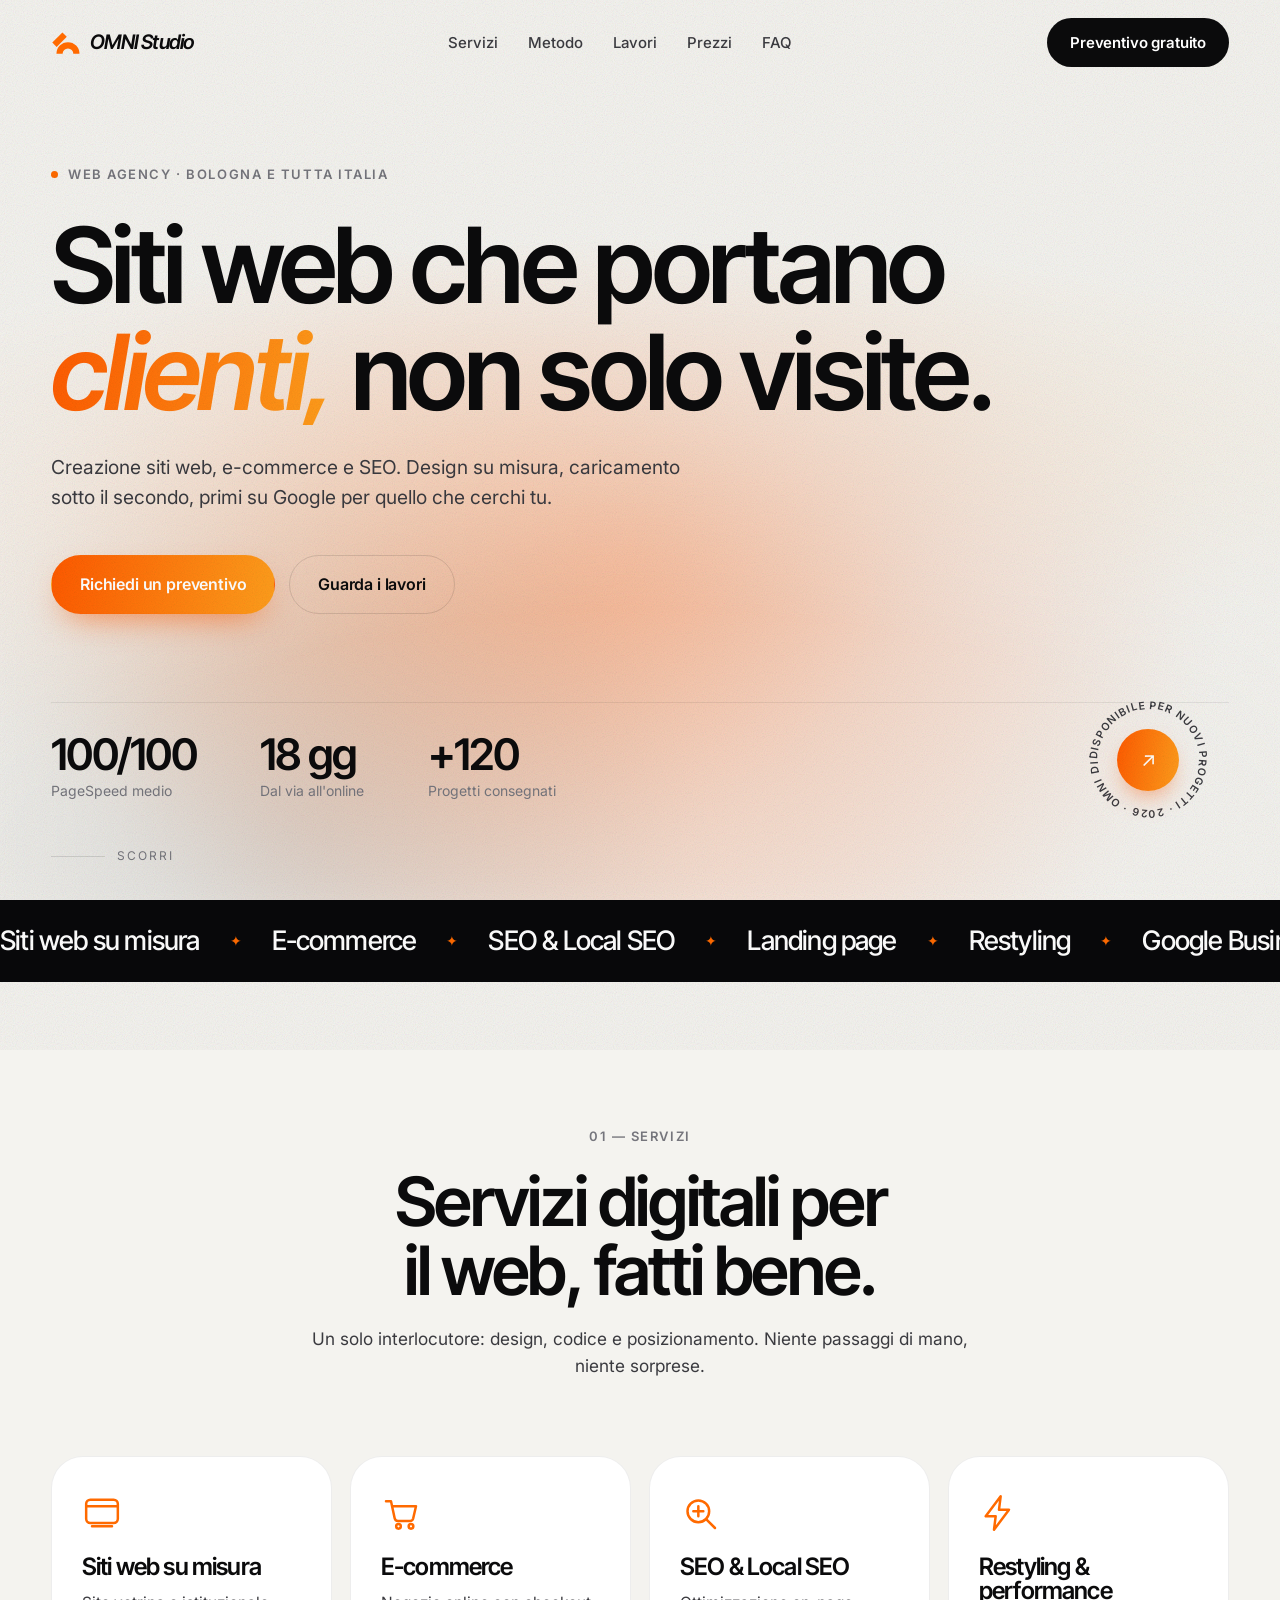
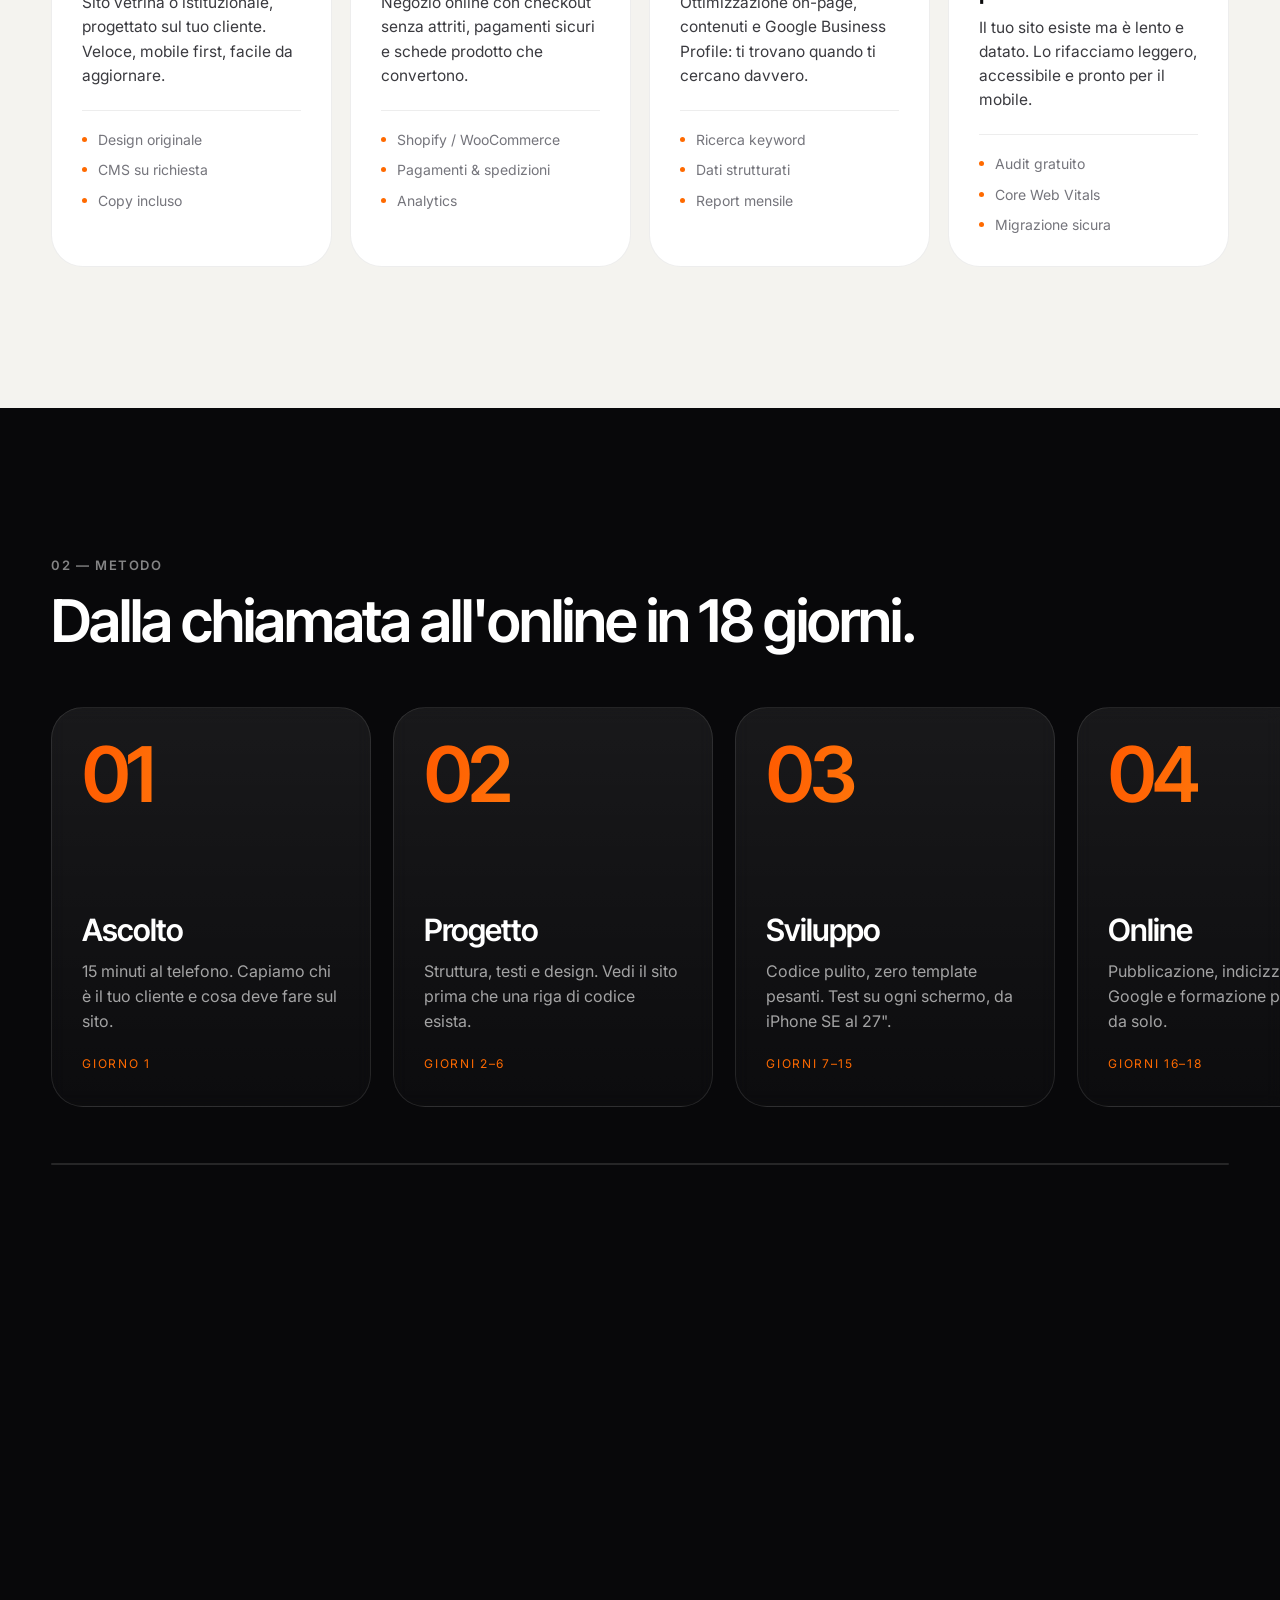
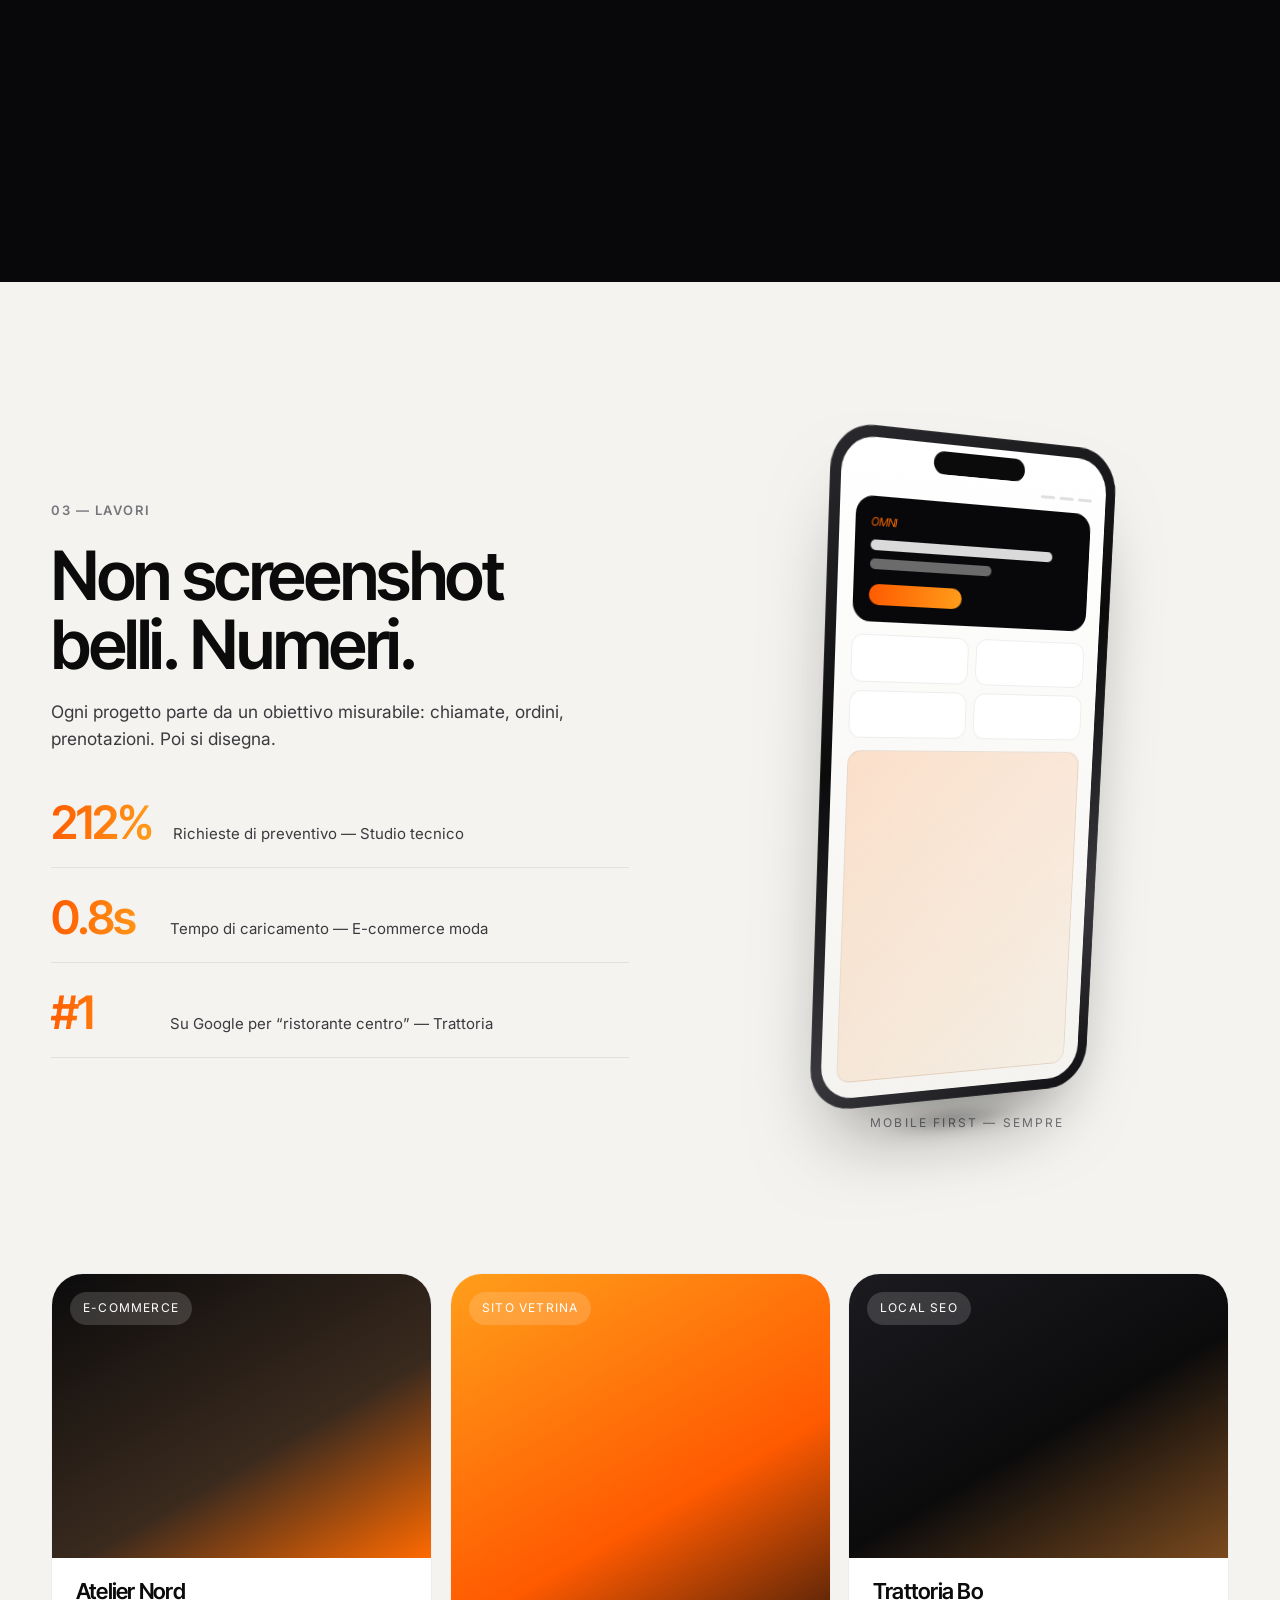
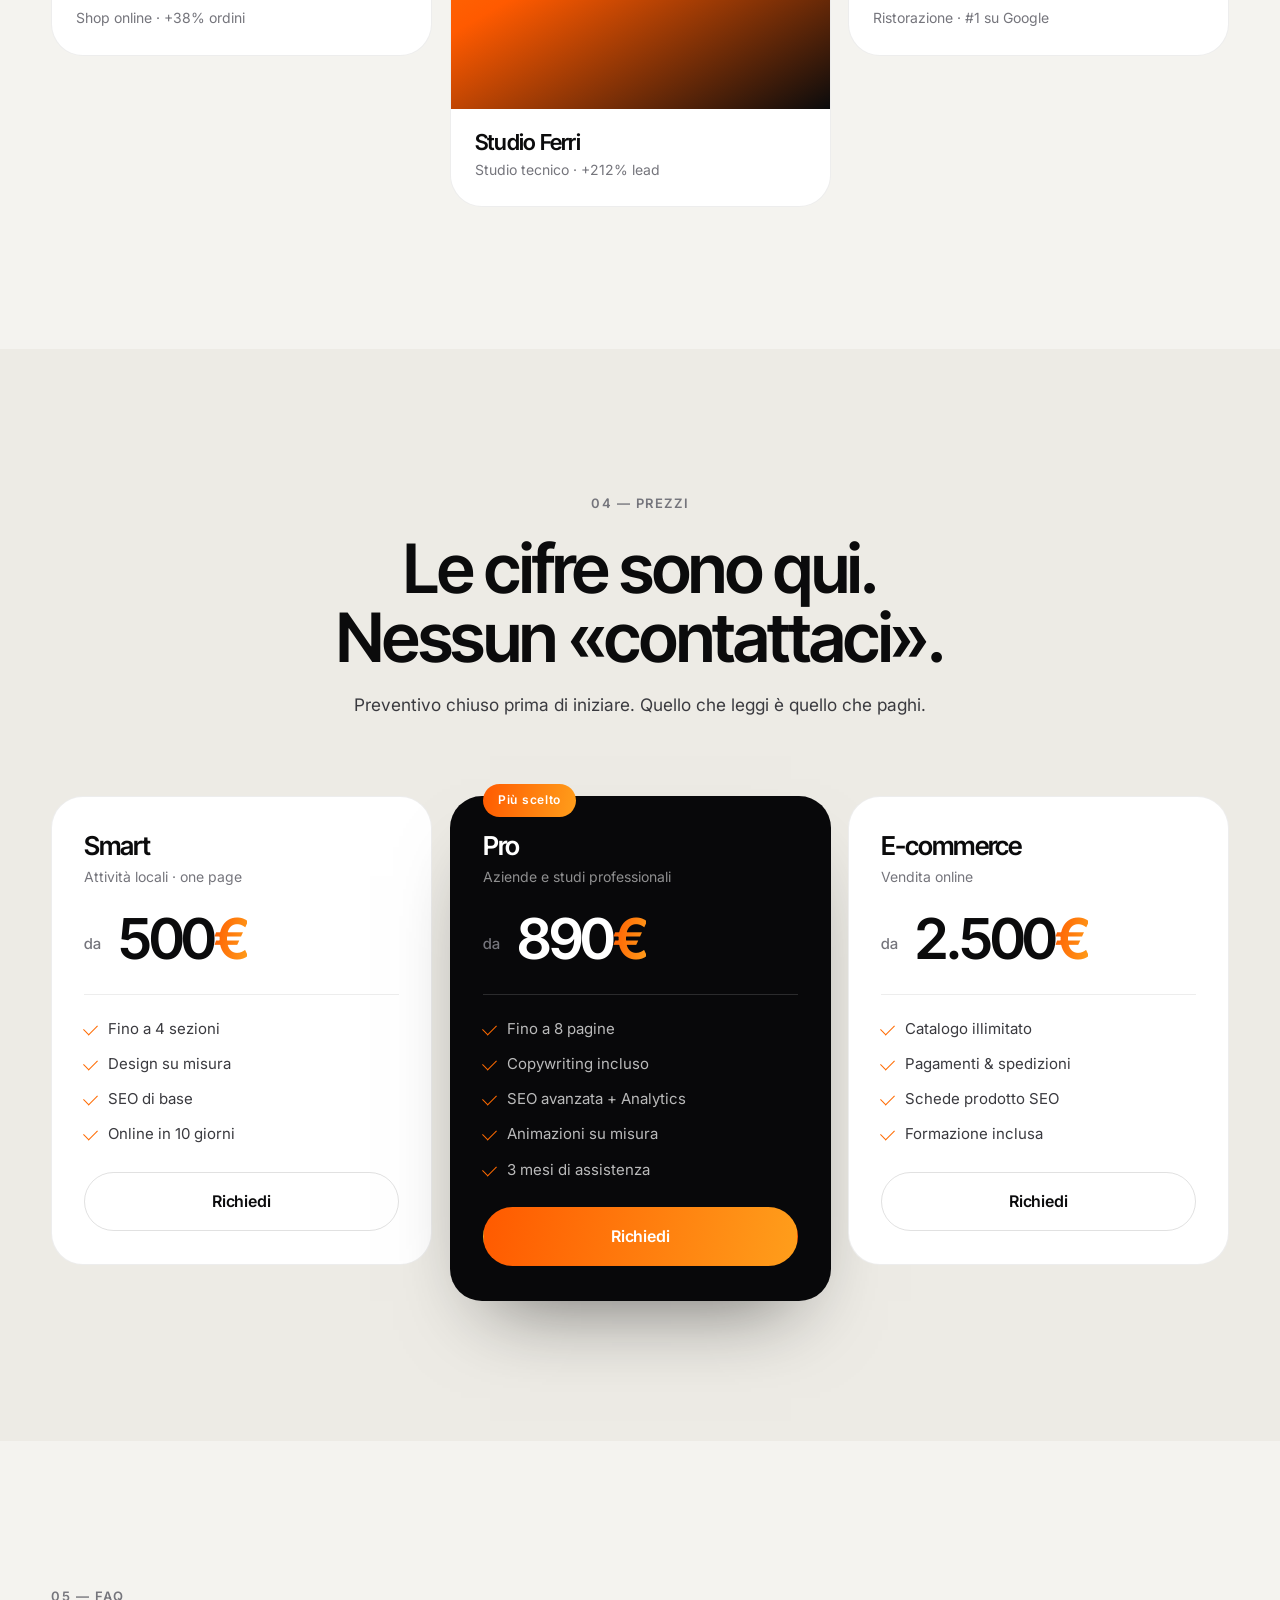
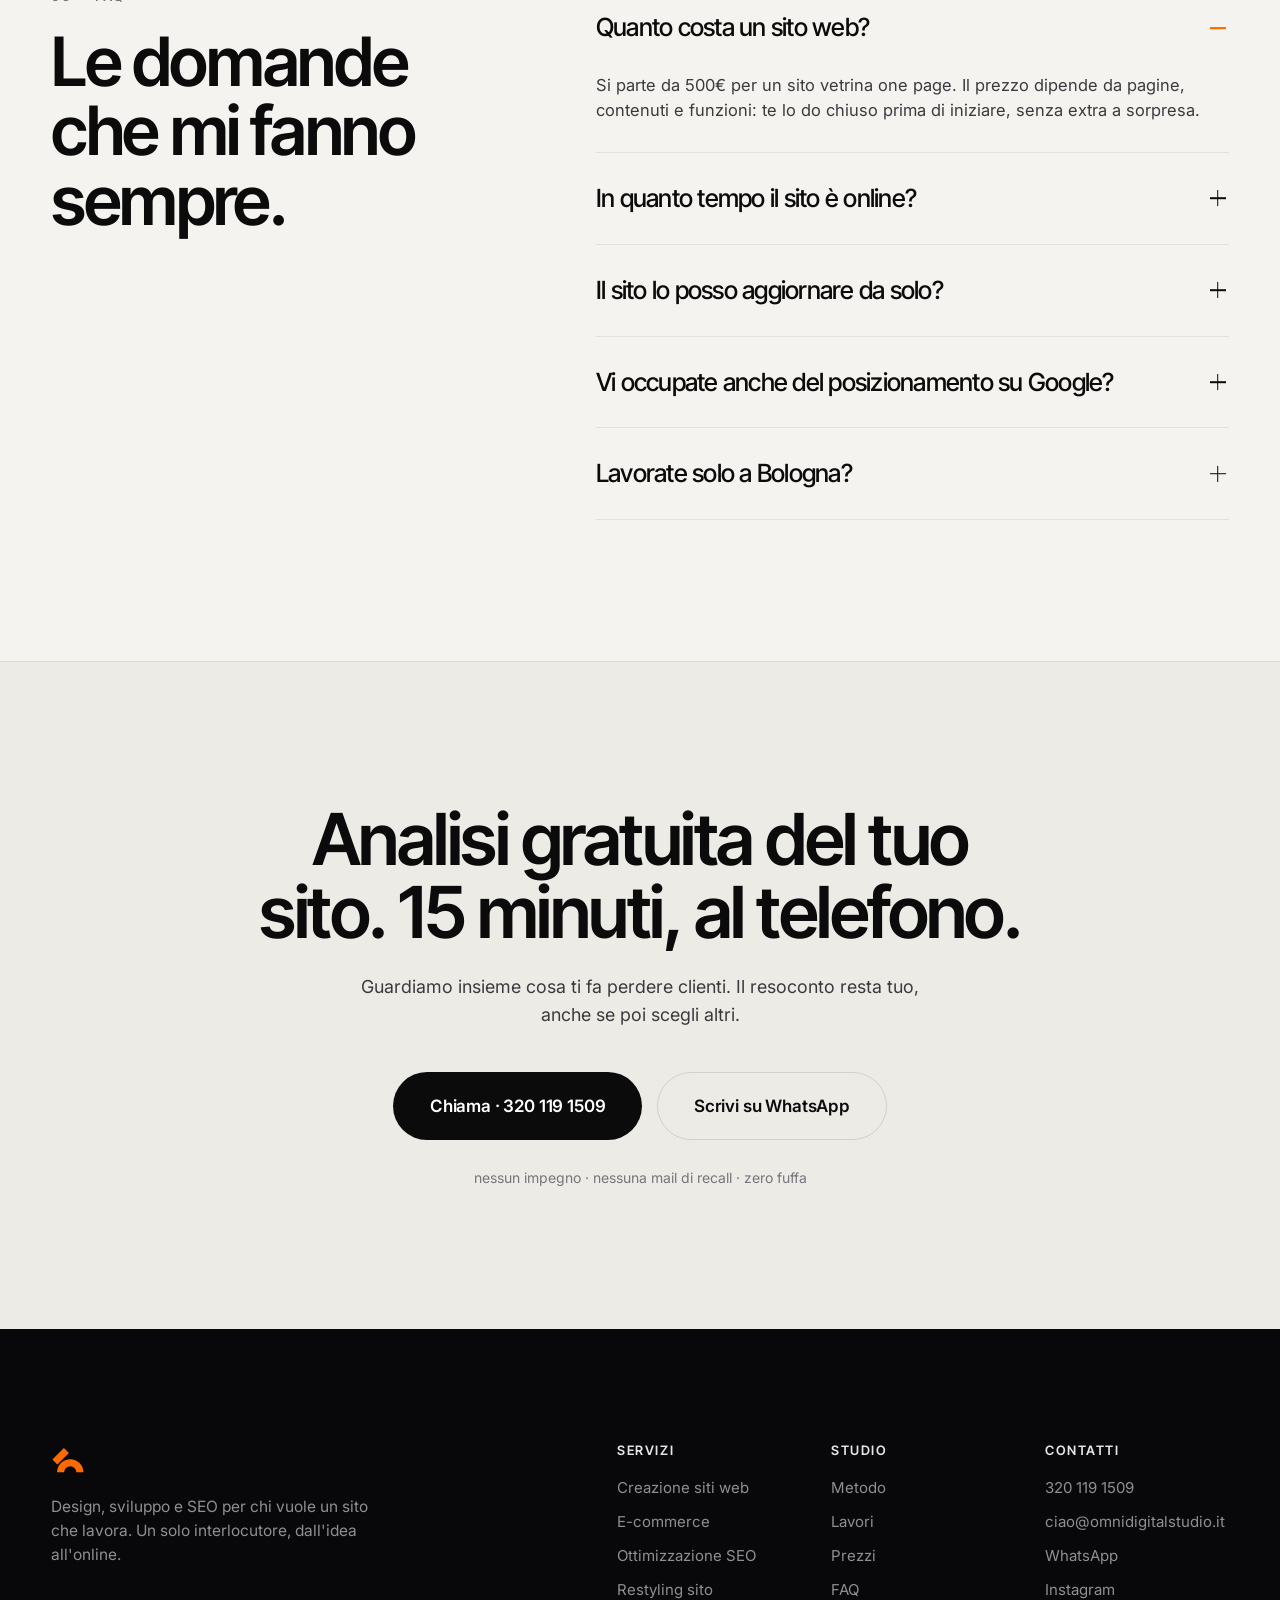
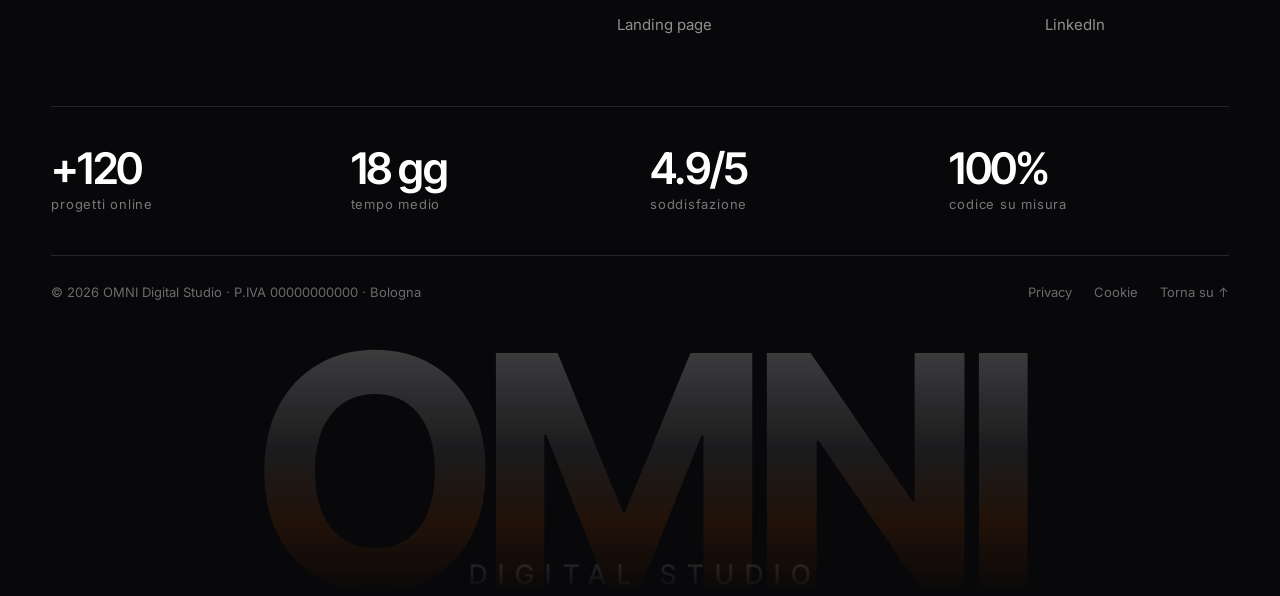
==== index.html @ 982320df "Add files via upload" ====
<!DOCTYPE html>
<html lang="it">
<head>
<meta charset="utf-8">
<meta name="viewport" content="width=device-width, initial-scale=1, viewport-fit=cover">
<meta name="theme-color" content="#F5F4F1" media="(prefers-color-scheme: light)">
<meta name="theme-color" content="#0A0A0B" media="(prefers-color-scheme: dark)">

<title>OMNI Digital Studio · Creazione siti web, e-commerce e SEO</title>
<meta name="description" content="OMNI Digital Studio: creazione siti web professionali, e-commerce e ottimizzazione SEO. Siti veloci, mobile first e pensati per portare clienti. Preventivo gratuito.">
<meta name="keywords" content="creazione siti web, realizzazione siti internet, web agency, sito e-commerce, ottimizzazione SEO, web design, restyling sito, landing page">
<link rel="canonical" href="https://www.omnidigitalstudio.it/">
<meta name="robots" content="noindex, nofollow"><!-- ANTEPRIMA: rimettere "index, follow, max-image-preview:large" quando va online sul dominio vero -->

<meta property="og:type" content="website">
<meta property="og:locale" content="it_IT">
<meta property="og:site_name" content="OMNI Digital Studio">
<meta property="og:title" content="OMNI Digital Studio · Siti web che portano clienti">
<meta property="og:description" content="Creazione siti web, e-commerce e SEO. Design su misura, sviluppo veloce, risultati misurabili.">
<meta property="og:url" content="https://www.omnidigitalstudio.it/">
<meta name="twitter:card" content="summary_large_image">

<link rel="icon" href="assets/img/favicon.svg" type="image/svg+xml">
<link rel="preconnect" href="https://fonts.googleapis.com">
<link rel="preconnect" href="https://fonts.gstatic.com" crossorigin>
<link href="https://fonts.googleapis.com/css2?family=Inter+Tight:ital,wght@0,400;0,500;0,600;0,700;1,600;1,700&family=Inter:wght@400;500;600&display=swap" rel="stylesheet">
<link rel="stylesheet" href="assets/css/style.css">

<script type="application/ld+json">
{
  "@context": "https://schema.org",
  "@type": "ProfessionalService",
  "name": "OMNI Digital Studio",
  "description": "Creazione siti web, e-commerce e ottimizzazione SEO per aziende e attività locali.",
  "url": "https://www.omnidigitalstudio.it/",
  "telephone": "+39 320 119 1509",
  "email": "ciao@omnidigitalstudio.it",
  "priceRange": "€€",
  "areaServed": "IT",
  "address": { "@type": "PostalAddress", "addressLocality": "Bologna", "addressCountry": "IT" },
  "makesOffer": [
    { "@type": "Offer", "itemOffered": { "@type": "Service", "name": "Creazione siti web" } },
    { "@type": "Offer", "itemOffered": { "@type": "Service", "name": "Sviluppo e-commerce" } },
    { "@type": "Offer", "itemOffered": { "@type": "Service", "name": "Ottimizzazione SEO" } },
    { "@type": "Offer", "itemOffered": { "@type": "Service", "name": "Restyling e performance" } }
  ]
}
</script>
</head>
<body>

<!-- ============ PRELOADER ============ -->
<div class="loader" id="loader" aria-hidden="true">
  <div class="loader__inner">
    <svg class="loader__mark" viewBox="0 0 106 96" aria-hidden="true">
      <g fill="none" stroke="#FF6A00" stroke-width="22">
        <path class="ld-arc" d="M30 88 A30 30 0 0 1 90 88"/>
        <path class="ld-bar" d="M12 56 L48 20"/>
      </g>
    </svg>
    <span class="loader__word">OMNI Studio</span>
  </div>
  <div class="loader__bar"><i></i></div>
</div>

<div class="grain" aria-hidden="true"></div>
<div class="scrollbar" id="scrollbar" aria-hidden="true"></div>

<!-- ============ HEADER ============ -->
<header class="header" id="header">
  <a class="brand" href="#top" aria-label="OMNI Digital Studio — home">
    <svg class="brand__mark" viewBox="0 0 106 96" aria-hidden="true">
      <g fill="none" stroke="currentColor" stroke-width="22"><path d="M30 88 A30 30 0 0 1 90 88"/><path d="M12 56 L48 20"/></g>
    </svg>
    <span class="brand__word">OMNI&nbsp;Studio</span>
  </a>

  <nav class="nav" aria-label="Navigazione principale">
    <a href="#servizi" data-link>Servizi</a>
    <a href="#metodo" data-link>Metodo</a>
    <a href="#lavori" data-link>Lavori</a>
    <a href="#prezzi" data-link>Prezzi</a>
    <a href="#faq" data-link>FAQ</a>
  </nav>

  <a href="#contatti" class="btn btn--dark header__cta" data-magnetic>
    <span>Preventivo gratuito</span>
  </a>

  <button class="burger" id="burger" aria-label="Apri il menu" aria-expanded="false" aria-controls="menu">
    <i></i><i></i>
  </button>
</header>

<!-- ============ MOBILE MENU ============ -->
<div class="menu" id="menu" aria-hidden="true">
  <nav class="menu__nav" aria-label="Menu mobile">
    <a href="#servizi" data-link><span>Servizi</span><em>01</em></a>
    <a href="#metodo" data-link><span>Metodo</span><em>02</em></a>
    <a href="#lavori" data-link><span>Lavori</span><em>03</em></a>
    <a href="#prezzi" data-link><span>Prezzi</span><em>04</em></a>
    <a href="#faq" data-link><span>FAQ</span><em>05</em></a>
    <a href="#contatti" data-link><span>Contatti</span><em>06</em></a>
  </nav>
  <div class="menu__foot">
    <a href="tel:+393201191509">320 119 1509</a>
    <a href="mailto:ciao@omnidigitalstudio.it">ciao@omnidigitalstudio.it</a>
  </div>
</div>

<main id="top">

<!-- ============ HERO ============ -->
<section class="hero">
  <canvas class="hero__canvas" id="heroCanvas" aria-hidden="true"></canvas>
  <div class="hero__glow" aria-hidden="true"></div>

  <div class="hero__inner">
    <p class="eyebrow" data-anim="up"><i class="dot"></i> Web agency · Bologna e tutta Italia</p>

    <h1 class="hero__title" data-anim="words">Siti web che portano <em>clienti,</em> non solo visite.</h1>

    <p class="hero__sub" data-anim="up" data-delay="200">Creazione siti web, e-commerce e SEO. Design su misura, caricamento sotto il secondo, primi su Google per quello che cerchi tu.</p>

    <div class="hero__cta" data-anim="up" data-delay="320">
      <a href="#contatti" class="btn btn--accent" data-magnetic><span>Richiedi un preventivo</span></a>
      <a href="#lavori" class="btn btn--ghost" data-magnetic><span>Guarda i lavori</span></a>
    </div>

    <ul class="hero__meta" data-anim="up" data-delay="420">
      <li><strong data-count="100" data-suffix="/100">0</strong><span>PageSpeed medio</span></li>
      <li><strong data-count="18" data-suffix=" gg">0</strong><span>Dal via all'online</span></li>
      <li><strong data-count="120" data-prefix="+">0</strong><span>Progetti consegnati</span></li>
    </ul>
  </div>

  <a class="hero__badge" href="#contatti" data-link aria-label="Disponibile per nuovi progetti">
    <svg viewBox="0 0 200 200" xmlns:xlink="http://www.w3.org/1999/xlink" aria-hidden="true">
      <defs><path id="circlePath" d="M100,100 m-72,0 a72,72 0 1,1 144,0 a72,72 0 1,1 -144,0"/></defs>
      <text><textPath href="#circlePath" xlink:href="#circlePath">DISPONIBILE PER NUOVI PROGETTI · 2026 · OMNI DIGITAL STUDIO · </textPath></text>
    </svg>
    <span class="hero__badge-core" aria-hidden="true">↗</span>
  </a>

  <a class="hero__scroll" href="#servizi" data-link aria-label="Scorri">
    <span class="hero__scroll-line"></span>
    <span>scorri</span>
  </a>
</section>

<!-- ============ TICKER ============ -->
<section class="ticker" aria-hidden="true">
  <div class="ticker__track">
    <div class="ticker__row">
      <span>Siti web su misura</span><i>✦</i><span>E-commerce</span><i>✦</i><span>SEO &amp; Local SEO</span><i>✦</i><span>Landing page</span><i>✦</i><span>Restyling</span><i>✦</i><span>Google Business Profile</span><i>✦</i><span>Identità visiva</span><i>✦</i>
    </div>
    <div class="ticker__row">
      <span>Siti web su misura</span><i>✦</i><span>E-commerce</span><i>✦</i><span>SEO &amp; Local SEO</span><i>✦</i><span>Landing page</span><i>✦</i><span>Restyling</span><i>✦</i><span>Google Business Profile</span><i>✦</i><span>Identità visiva</span><i>✦</i>
    </div>
  </div>
</section>

<!-- ============ SERVIZI ============ -->
<section class="section" id="servizi">
  <div class="wrap">
    <header class="sec-head">
      <p class="sec-tag" data-anim="up">01 — Servizi</p>
      <h2 class="sec-title" data-anim="words">Servizi digitali per il web, fatti bene.</h2>
      <p class="sec-lead" data-anim="up" data-delay="160">Un solo interlocutore: design, codice e posizionamento. Niente passaggi di mano, niente sorprese.</p>
    </header>

    <div class="cards">
      <article class="card" data-anim="up" data-tilt>
        <svg class="card__icon" viewBox="0 0 24 24" aria-hidden="true"><rect x="2.5" y="4" width="19" height="14" rx="2.5"/><path d="M2.5 8h19M6 20h12"/></svg>
        <h3>Siti web su misura</h3>
        <p>Sito vetrina o istituzionale, progettato sul tuo cliente. Veloce, mobile first, facile da aggiornare.</p>
        <ul class="card__list"><li>Design originale</li><li>CMS su richiesta</li><li>Copy incluso</li></ul>
        <span class="card__go" aria-hidden="true">→</span>
      </article>

      <article class="card" data-anim="up" data-delay="90" data-tilt>
        <svg class="card__icon" viewBox="0 0 24 24" aria-hidden="true"><path d="M3 5h3l2.2 10.2a2 2 0 0 0 2 1.6h7.1a2 2 0 0 0 2-1.5L21 8H7"/><circle cx="10.5" cy="20" r="1.4"/><circle cx="18" cy="20" r="1.4"/></svg>
        <h3>E-commerce</h3>
        <p>Negozio online con checkout senza attriti, pagamenti sicuri e schede prodotto che convertono.</p>
        <ul class="card__list"><li>Shopify / WooCommerce</li><li>Pagamenti &amp; spedizioni</li><li>Analytics</li></ul>
        <span class="card__go" aria-hidden="true">→</span>
      </article>

      <article class="card" data-anim="up" data-delay="180" data-tilt>
        <svg class="card__icon" viewBox="0 0 24 24" aria-hidden="true"><circle cx="11" cy="11" r="6.5"/><path d="M15.8 15.8 21 21M8 11h6M11 8v6"/></svg>
        <h3>SEO &amp; Local SEO</h3>
        <p>Ottimizzazione on-page, contenuti e Google Business Profile: ti trovano quando ti cercano davvero.</p>
        <ul class="card__list"><li>Ricerca keyword</li><li>Dati strutturati</li><li>Report mensile</li></ul>
        <span class="card__go" aria-hidden="true">→</span>
      </article>

      <article class="card" data-anim="up" data-delay="270" data-tilt>
        <svg class="card__icon" viewBox="0 0 24 24" aria-hidden="true"><path d="M13 2 4 14h6l-1 8 9-12h-6z"/></svg>
        <h3>Restyling &amp; performance</h3>
        <p>Il tuo sito esiste ma è lento e datato. Lo rifacciamo leggero, accessibile e pronto per il mobile.</p>
        <ul class="card__list"><li>Audit gratuito</li><li>Core Web Vitals</li><li>Migrazione sicura</li></ul>
        <span class="card__go" aria-hidden="true">→</span>
      </article>
    </div>
  </div>
</section>

<!-- ============ METODO (scroll orizzontale) ============ -->
<section class="method" id="metodo">
  <div class="method__sticky">
    <div class="wrap method__head">
      <p class="sec-tag sec-tag--light">02 — Metodo</p>
      <h2 class="sec-title sec-title--light">Dalla chiamata all'online in 18 giorni.</h2>
    </div>
    <div class="method__track" id="methodTrack">
      <article class="step">
        <span class="step__n">01</span>
        <h3>Ascolto</h3>
        <p>15 minuti al telefono. Capiamo chi è il tuo cliente e cosa deve fare sul sito.</p>
        <span class="step__time">Giorno 1</span>
      </article>
      <article class="step">
        <span class="step__n">02</span>
        <h3>Progetto</h3>
        <p>Struttura, testi e design. Vedi il sito prima che una riga di codice esista.</p>
        <span class="step__time">Giorni 2–6</span>
      </article>
      <article class="step">
        <span class="step__n">03</span>
        <h3>Sviluppo</h3>
        <p>Codice pulito, zero template pesanti. Test su ogni schermo, da iPhone SE al 27".</p>
        <span class="step__time">Giorni 7–15</span>
      </article>
      <article class="step">
        <span class="step__n">04</span>
        <h3>Online</h3>
        <p>Pubblicazione, indicizzazione su Google e formazione per gestirlo da solo.</p>
        <span class="step__time">Giorni 16–18</span>
      </article>
      <article class="step step--cta">
        <h3>Pronto a partire?</h3>
        <p>Analisi gratuita del sito che hai oggi.</p>
        <a href="#contatti" class="btn btn--accent" data-magnetic><span>Prenota 15 minuti</span></a>
      </article>
    </div>
    <div class="method__progress" aria-hidden="true"><i id="methodBar"></i></div>
  </div>
</section>

<!-- ============ DEVICE SHOWCASE ============ -->
<section class="show" id="lavori">
  <div class="wrap show__grid">
    <div class="show__text">
      <p class="sec-tag" data-anim="up">03 — Lavori</p>
      <h2 class="sec-title" data-anim="words">Non screenshot belli. Numeri.</h2>
      <p class="sec-lead" data-anim="up" data-delay="140">Ogni progetto parte da un obiettivo misurabile: chiamate, ordini, prenotazioni. Poi si disegna.</p>
      <ul class="show__list">
        <li data-anim="up" data-delay="200"><strong data-count="212" data-suffix="%">0</strong><span>Richieste di preventivo — Studio tecnico</span></li>
        <li data-anim="up" data-delay="280"><strong data-count="0.8" data-decimals="1" data-suffix="s">0</strong><span>Tempo di caricamento — E-commerce moda</span></li>
        <li data-anim="up" data-delay="360"><strong data-count="1" data-prefix="#">0</strong><span>Su Google per “ristorante centro” — Trattoria</span></li>
      </ul>
    </div>

    <div class="show__device" id="deviceStage">
      <div class="phone" id="phone">
        <div class="phone__frame">
          <div class="phone__notch"></div>
          <div class="phone__screen">
            <div class="ui">
              <div class="ui__bar"><i></i><i></i><i></i></div>
              <div class="ui__hero">
                <span class="ui__tag">OMNI</span>
                <span class="ui__h"></span><span class="ui__h ui__h--s"></span>
                <span class="ui__btn"></span>
              </div>
              <div class="ui__grid"><i></i><i></i><i></i><i></i></div>
              <div class="ui__block"></div>
            </div>
          </div>
        </div>
        <div class="phone__shadow" aria-hidden="true"></div>
      </div>
      <p class="show__hint" aria-hidden="true">mobile first — sempre</p>
    </div>
  </div>
</section>

<!-- ============ PROGETTI ============ -->
<section class="works">
  <div class="wrap">
    <div class="works__grid">
      <a class="work" href="#contatti" data-anim="up">
        <div class="work__media work__media--a"><span class="work__tag">E-commerce</span></div>
        <div class="work__meta"><h3>Atelier Nord</h3><span>Shop online · +38% ordini</span></div>
      </a>
      <a class="work work--tall" href="#contatti" data-anim="up" data-delay="120">
        <div class="work__media work__media--b"><span class="work__tag">Sito vetrina</span></div>
        <div class="work__meta"><h3>Studio Ferri</h3><span>Studio tecnico · +212% lead</span></div>
      </a>
      <a class="work" href="#contatti" data-anim="up" data-delay="240">
        <div class="work__media work__media--c"><span class="work__tag">Local SEO</span></div>
        <div class="work__meta"><h3>Trattoria Bo</h3><span>Ristorazione · #1 su Google</span></div>
      </a>
    </div>
  </div>
</section>

<!-- ============ PREZZI ============ -->
<section class="section section--alt" id="prezzi">
  <div class="wrap">
    <header class="sec-head">
      <p class="sec-tag" data-anim="up">04 — Prezzi</p>
      <h2 class="sec-title" data-anim="words">Le cifre sono qui. Nessun «contattaci».</h2>
      <p class="sec-lead" data-anim="up" data-delay="140">Preventivo chiuso prima di iniziare. Quello che leggi è quello che paghi.</p>
    </header>

    <div class="plans">
      <article class="plan" data-anim="up">
        <h3>Smart</h3>
        <p class="plan__for">Attività locali · one page</p>
        <p class="plan__price"><span>da</span> 500<em>€</em></p>
        <ul><li>Fino a 4 sezioni</li><li>Design su misura</li><li>SEO di base</li><li>Online in 10 giorni</li></ul>
        <a href="#contatti" class="btn btn--ghost btn--full"><span>Richiedi</span></a>
      </article>

      <article class="plan plan--hot" data-anim="up" data-delay="110">
        <span class="plan__badge">Più scelto</span>
        <h3>Pro</h3>
        <p class="plan__for">Aziende e studi professionali</p>
        <p class="plan__price"><span>da</span> 890<em>€</em></p>
        <ul><li>Fino a 8 pagine</li><li>Copywriting incluso</li><li>SEO avanzata + Analytics</li><li>Animazioni su misura</li><li>3 mesi di assistenza</li></ul>
        <a href="#contatti" class="btn btn--accent btn--full" data-magnetic><span>Richiedi</span></a>
      </article>

      <article class="plan" data-anim="up" data-delay="220">
        <h3>E-commerce</h3>
        <p class="plan__for">Vendita online</p>
        <p class="plan__price"><span>da</span> 2.500<em>€</em></p>
        <ul><li>Catalogo illimitato</li><li>Pagamenti &amp; spedizioni</li><li>Schede prodotto SEO</li><li>Formazione inclusa</li></ul>
        <a href="#contatti" class="btn btn--ghost btn--full"><span>Richiedi</span></a>
      </article>
    </div>
  </div>
</section>

<!-- ============ FAQ ============ -->
<section class="section" id="faq">
  <div class="wrap faq__wrap">
    <header class="sec-head sec-head--left">
      <p class="sec-tag" data-anim="up">05 — FAQ</p>
      <h2 class="sec-title" data-anim="words">Le domande che mi fanno sempre.</h2>
    </header>

    <div class="faq" id="faqList">
      <details class="qa" open>
        <summary><span>Quanto costa un sito web?</span><i></i></summary>
        <div class="qa__body"><p>Si parte da 500€ per un sito vetrina one page. Il prezzo dipende da pagine, contenuti e funzioni: te lo do chiuso prima di iniziare, senza extra a sorpresa.</p></div>
      </details>
      <details class="qa">
        <summary><span>In quanto tempo il sito è online?</span><i></i></summary>
        <div class="qa__body"><p>In media 18 giorni dal via libera. Con i testi e le foto pronte si scende a 10.</p></div>
      </details>
      <details class="qa">
        <summary><span>Il sito lo posso aggiornare da solo?</span><i></i></summary>
        <div class="qa__body"><p>Sì. Consegno un pannello semplice e mezz'ora di formazione registrata: cambi testi, foto e prezzi senza chiamare nessuno.</p></div>
      </details>
      <details class="qa">
        <summary><span>Vi occupate anche del posizionamento su Google?</span><i></i></summary>
        <div class="qa__body"><p>Ogni sito nasce ottimizzato: struttura, velocità, dati strutturati e Google Business Profile. Per la SEO continuativa c'è un piano mensile dedicato.</p></div>
      </details>
      <details class="qa">
        <summary><span>Lavorate solo a Bologna?</span><i></i></summary>
        <div class="qa__body"><p>No. Lavoriamo in tutta Italia da remoto, con call e materiali condivisi. Di persona su Bologna e provincia.</p></div>
      </details>
    </div>
  </div>
</section>

<!-- ============ CTA ============ -->
<section class="cta" id="contatti">
  <div class="wrap cta__inner">
    <h2 class="cta__title" data-anim="words">Analisi gratuita del tuo sito. 15 minuti, al telefono.</h2>
    <p class="cta__sub" data-anim="up" data-delay="160">Guardiamo insieme cosa ti fa perdere clienti. Il resoconto resta tuo, anche se poi scegli altri.</p>
    <div class="cta__row" data-anim="up" data-delay="280">
      <a href="tel:+393201191509" class="btn btn--dark btn--lg" data-magnetic><span>Chiama · 320 119 1509</span></a>
      <a href="https://wa.me/393201191509" class="btn btn--ghost btn--lg" data-magnetic><span>Scrivi su WhatsApp</span></a>
    </div>
    <p class="cta__note">nessun impegno · nessuna mail di recall · zero fuffa</p>
  </div>
</section>

</main>

<!-- ============ FOOTER ============ -->
<footer class="foot" id="foot">
  <div class="foot__wordmark" aria-hidden="true">
    <span class="foot__omni" id="footOmni">OMNI</span>
    <span class="foot__sub">DIGITAL STUDIO</span>
  </div>

  <div class="wrap foot__inner">
    <div class="foot__top">
      <div class="foot__brand">
        <svg class="brand__mark" viewBox="0 0 106 96" aria-hidden="true"><g fill="none" stroke="#FF6A00" stroke-width="22"><path d="M30 88 A30 30 0 0 1 90 88"/><path d="M12 56 L48 20"/></g></svg>
        <p>Design, sviluppo e SEO per chi vuole un sito che lavora. Un solo interlocutore, dall'idea all'online.</p>
      </div>

      <div class="foot__cols">
        <div>
          <h4>Servizi</h4>
          <ul>
            <li><a href="#servizi">Creazione siti web</a></li>
            <li><a href="#servizi">E-commerce</a></li>
            <li><a href="#servizi">Ottimizzazione SEO</a></li>
            <li><a href="#servizi">Restyling sito</a></li>
            <li><a href="#servizi">Landing page</a></li>
          </ul>
        </div>
        <div>
          <h4>Studio</h4>
          <ul>
            <li><a href="#metodo">Metodo</a></li>
            <li><a href="#lavori">Lavori</a></li>
            <li><a href="#prezzi">Prezzi</a></li>
            <li><a href="#faq">FAQ</a></li>
          </ul>
        </div>
        <div>
          <h4>Contatti</h4>
          <ul>
            <li><a href="tel:+393201191509">320 119 1509</a></li>
            <li><a href="mailto:ciao@omnidigitalstudio.it">ciao@omnidigitalstudio.it</a></li>
            <li><a href="https://wa.me/393201191509">WhatsApp</a></li>
            <li><a href="#">Instagram</a></li>
            <li><a href="#">LinkedIn</a></li>
          </ul>
        </div>
      </div>
    </div>

    <div class="foot__stats">
      <div><strong data-count="120" data-prefix="+">0</strong><span>progetti online</span></div>
      <div><strong data-count="18" data-suffix=" gg">0</strong><span>tempo medio</span></div>
      <div><strong data-count="4.9" data-decimals="1" data-suffix="/5">0</strong><span>soddisfazione</span></div>
      <div><strong data-count="100" data-suffix="%">0</strong><span>codice su misura</span></div>
    </div>

    <div class="foot__bottom">
      <span>© <span id="year">2026</span> OMNI Digital Studio · P.IVA 00000000000 · Bologna</span>
      <span class="foot__links">
        <a href="#">Privacy</a><a href="#">Cookie</a><a href="#top" data-link>Torna su ↑</a>
      </span>
    </div>
  </div>
</footer>

<!-- ============ MOBILE STICKY BAR ============ -->
<div class="mbar" id="mbar" aria-hidden="false">
  <a href="tel:+393201191509" class="mbar__btn mbar__btn--ghost">Chiama</a>
  <a href="#contatti" class="mbar__btn mbar__btn--accent" data-link>Preventivo gratuito</a>
</div>

<script src="assets/js/main.js" defer></script>
</body>
</html>
---- assets/css/style.css ----
/* =========================================================
   OMNI Digital Studio — stylesheet
   1. Token & base      5. Servizi        9.  Prezzi
   2. Loader             6. Metodo         10. FAQ / CTA
   3. Header/menu       7. Showcase       11. Footer
   4. Hero/ticker       8. Lavori         12. Responsive
   ========================================================= */

/* ---------- 1. TOKEN & BASE ---------- */
:root{
  --bg:#F4F3EF;
  --bg-soft:#EDEBE5;
  --ink:#0B0B0C;
  --ink-2:#3A3A3F;
  --muted:#75757C;
  --line:rgba(11,11,12,.12);
  --line-soft:rgba(11,11,12,.07);
  --black:#08080A;
  --orange:#FF6A00;
  --orange-2:#FF9E1B;
  --grad:linear-gradient(100deg,#FF5A00,#FF9E1B);
  --r-s:14px; --r-m:22px; --r-l:32px; --r-xl:44px;
  --pad:clamp(20px,4vw,64px);
  --ease:cubic-bezier(.19,1,.22,1);
  --ease-2:cubic-bezier(.65,.05,.36,1);
}

*,*::before,*::after{box-sizing:border-box}
html{-webkit-text-size-adjust:100%}
body{
  margin:0;background:var(--bg);color:var(--ink);
  font-family:"Inter","Helvetica Neue",Arial,sans-serif;
  font-size:17px;line-height:1.55;
  -webkit-font-smoothing:antialiased;-moz-osx-font-smoothing:grayscale;
  overflow-x:hidden;
}
body.is-locked{overflow:hidden}
h1,h2,h3,h4{font-family:"Inter Tight","Inter",sans-serif;font-weight:600;letter-spacing:-.035em;line-height:1.02;margin:0}
p{margin:0}
ul{margin:0;padding:0;list-style:none}
a{color:inherit;text-decoration:none}
img,svg{display:block;max-width:100%}
::selection{background:var(--orange);color:#fff}
:focus-visible{outline:2px solid var(--orange);outline-offset:3px;border-radius:6px}

.wrap{width:100%;max-width:1320px;margin:0 auto;padding:0 var(--pad)}
.section{padding:clamp(88px,11vw,170px) 0;position:relative}
.section--alt{background:var(--bg-soft)}

.eyebrow,.sec-tag{
  font-size:13px;font-weight:600;letter-spacing:.12em;text-transform:uppercase;color:var(--muted);
  display:inline-flex;align-items:center;gap:10px;margin:0;
}
.sec-tag--light{color:rgba(255,255,255,.5)}
.dot{width:7px;height:7px;border-radius:99px;background:var(--orange);display:block;box-shadow:0 0 0 0 rgba(255,106,0,.55);animation:pulse 2.4s infinite}
@keyframes pulse{0%{box-shadow:0 0 0 0 rgba(255,106,0,.5)}70%{box-shadow:0 0 0 11px rgba(255,106,0,0)}100%{box-shadow:0 0 0 0 rgba(255,106,0,0)}}

.sec-head{max-width:780px;margin:0 auto clamp(48px,6vw,80px);text-align:center}
.sec-head--left{text-align:left;margin-left:0}
.sec-title{font-size:clamp(34px,5.4vw,68px);margin:18px 0 0;text-wrap:balance}
.sec-title--light{color:#fff}
.sec-lead{margin-top:20px;font-size:clamp(16px,1.35vw,19px);color:var(--ink-2);max-width:60ch;margin-inline:auto}
.sec-head--left .sec-lead{margin-inline:0}

/* buttons */
.btn{
  position:relative;display:inline-flex;align-items:center;justify-content:center;gap:9px;
  padding:16px 28px;border-radius:999px;font-weight:600;font-size:16px;letter-spacing:-.01em;
  border:1px solid transparent;overflow:hidden;isolation:isolate;
  transition:transform .5s var(--ease),color .35s ease,border-color .35s ease,background .35s ease;
  will-change:transform;
}
.btn span{position:relative;z-index:2}
.btn::after{
  content:"";position:absolute;inset:0;z-index:1;border-radius:999px;
  transform:translateY(101%);transition:transform .55s var(--ease);
}
.btn--dark{background:var(--ink);color:#fff}
.btn--dark::after{background:var(--grad)}
.btn--dark:hover::after{transform:translateY(0)}
.btn--accent{background:var(--grad);color:#fff;box-shadow:0 14px 34px -14px rgba(255,90,0,.75)}
.btn--accent::after{background:var(--ink)}
.btn--accent:hover::after{transform:translateY(0)}
.btn--ghost{border-color:var(--line);color:var(--ink);background:transparent}
.btn--ghost::after{background:var(--ink)}
.btn--ghost:hover{color:#fff;border-color:var(--ink)}
.btn--ghost:hover::after{transform:translateY(0)}
.btn--lg{padding:20px 36px;font-size:17px}
.btn--full{width:100%;margin-top:26px}

/* reveal states */
[data-anim]{will-change:transform,opacity}
[data-anim="up"]{opacity:0;transform:translateY(26px);transition:opacity .9s ease var(--d,0ms),transform 1.05s var(--ease) var(--d,0ms)}
[data-anim="up"].in{opacity:1;transform:none}
.w{display:inline-block;opacity:0;transform:translateY(.7em) rotate(1.5deg);filter:blur(8px);transition:opacity .75s ease,transform .95s var(--ease),filter .75s ease}
.in .w{opacity:1;transform:none;filter:blur(0)}

/* grain */
.grain{
  position:fixed;inset:-150px;z-index:9;pointer-events:none;opacity:.35;mix-blend-mode:multiply;
  background-image:url("data:image/svg+xml,%3Csvg xmlns='http://www.w3.org/2000/svg' width='160' height='160'%3E%3Cfilter id='n'%3E%3CfeTurbulence type='fractalNoise' baseFrequency='.9' numOctaves='3'/%3E%3C/filter%3E%3Crect width='160' height='160' filter='url(%23n)' opacity='.55'/%3E%3C/svg%3E");
  animation:grainShift 6s steps(6) infinite;
}
@keyframes grainShift{0%{transform:translate(0,0)}20%{transform:translate(-14px,7px)}40%{transform:translate(9px,-12px)}60%{transform:translate(-7px,-9px)}80%{transform:translate(12px,10px)}100%{transform:translate(0,0)}}

/* scroll progress */
.scrollbar{position:fixed;top:0;left:0;height:2px;width:0;background:var(--grad);z-index:120;transition:width .12s linear}

/* ---------- 2. LOADER + CURSOR ---------- */
.loader{
  position:fixed;inset:0;z-index:200;background:var(--black);color:#fff;
  display:flex;flex-direction:column;align-items:center;justify-content:center;gap:34px;
  transition:transform 1s var(--ease),opacity .6s ease .25s;
}
.loader.done{transform:translateY(-101%);opacity:.9;pointer-events:none}
.loader__inner{display:flex;align-items:center;gap:14px}
.loader__mark{width:62px;height:56px;filter:drop-shadow(0 0 22px rgba(255,106,0,.55))}
.ld-arc,.ld-bar{stroke-dasharray:200;stroke-dashoffset:200;animation:draw 1s var(--ease) forwards}
.ld-bar{animation-delay:.22s}
@keyframes draw{to{stroke-dashoffset:0}}
.loader__word{
  font-family:"Inter Tight",sans-serif;font-style:italic;font-weight:600;
  font-size:clamp(30px,5vw,52px);letter-spacing:-.04em;
  opacity:0;transform:translateX(-14px);animation:wordIn .8s var(--ease) .5s forwards;
  text-shadow:0 0 34px rgba(255,255,255,.35);
}
@keyframes wordIn{to{opacity:1;transform:none}}
.loader__bar{width:180px;height:2px;background:rgba(255,255,255,.14);overflow:hidden;border-radius:99px}
.loader__bar i{display:block;height:100%;width:100%;background:var(--grad);transform:scaleX(0);transform-origin:left;animation:load 1.5s var(--ease-2) forwards}
@keyframes load{to{transform:scaleX(1)}}


/* ---------- 3. HEADER / MENU ---------- */
.header{
  position:fixed;top:0;left:0;right:0;z-index:100;
  display:flex;align-items:center;justify-content:space-between;gap:24px;
  padding:18px var(--pad);
  transition:background .45s ease,backdrop-filter .45s ease,border-color .45s ease,padding .45s var(--ease),transform .5s var(--ease);
  border-bottom:1px solid transparent;
}
.header.stuck{background:rgba(244,243,239,.72);backdrop-filter:blur(18px) saturate(1.4);border-bottom-color:var(--line-soft);padding:12px var(--pad)}
.header.hide{transform:translateY(-110%)}
.brand{display:flex;align-items:center;gap:9px;color:var(--ink)}
.brand__mark{width:30px;height:27px;color:var(--orange);transition:transform .6s var(--ease)}
.brand:hover .brand__mark{transform:rotate(-8deg) scale(1.06)}
.brand__word{font-family:"Inter Tight",sans-serif;font-style:italic;font-weight:600;font-size:20px;letter-spacing:-.04em}
.nav{display:flex;align-items:center;gap:30px;font-size:15px;font-weight:500}
.nav a{position:relative;color:var(--ink-2);transition:color .3s}
.nav a::after{content:"";position:absolute;left:0;bottom:-6px;height:1.5px;width:100%;background:var(--orange);transform:scaleX(0);transform-origin:right;transition:transform .45s var(--ease)}
.nav a:hover{color:var(--ink)}
.nav a:hover::after{transform:scaleX(1);transform-origin:left}
.header__cta{padding:12px 22px;font-size:15px}
.burger{display:none;width:46px;height:46px;border:1px solid var(--line);border-radius:99px;background:transparent;cursor:pointer;position:relative}
.burger i{position:absolute;left:13px;width:20px;height:1.6px;background:var(--ink);transition:transform .45s var(--ease),opacity .3s}
.burger i:nth-child(1){top:19px}
.burger i:nth-child(2){top:25px}
.burger.on i:nth-child(1){transform:translateY(3px) rotate(45deg)}
.burger.on i:nth-child(2){transform:translateY(-3px) rotate(-45deg)}

.menu{
  position:fixed;inset:0;z-index:95;background:var(--black);color:#fff;
  display:flex;flex-direction:column;justify-content:center;gap:40px;padding:110px var(--pad) 40px;
  clip-path:circle(0% at calc(100% - 46px) 44px);transition:clip-path .8s var(--ease);
  pointer-events:none;
}
.menu.open{clip-path:circle(150% at calc(100% - 46px) 44px);pointer-events:auto}
.menu__nav{display:flex;flex-direction:column;gap:6px}
.menu__nav a{
  display:flex;align-items:baseline;justify-content:space-between;gap:16px;
  font-family:"Inter Tight",sans-serif;font-size:clamp(34px,10vw,54px);font-weight:600;letter-spacing:-.04em;
  padding:12px 0;border-bottom:1px solid rgba(255,255,255,.1);
  opacity:0;transform:translateY(26px);transition:opacity .6s ease,transform .7s var(--ease),color .3s;
}
.menu.open .menu__nav a{opacity:1;transform:none}
.menu.open .menu__nav a:nth-child(1){transition-delay:.18s}
.menu.open .menu__nav a:nth-child(2){transition-delay:.24s}
.menu.open .menu__nav a:nth-child(3){transition-delay:.30s}
.menu.open .menu__nav a:nth-child(4){transition-delay:.36s}
.menu.open .menu__nav a:nth-child(5){transition-delay:.42s}
.menu.open .menu__nav a:nth-child(6){transition-delay:.48s}
.menu__nav a:hover{color:var(--orange)}
.menu__nav em{font-size:13px;font-style:normal;letter-spacing:.14em;color:rgba(255,255,255,.4)}
.menu__foot{display:flex;flex-direction:column;gap:8px;font-size:17px;color:rgba(255,255,255,.65)}

/* ---------- 4. HERO + TICKER ---------- */
.hero{
  position:relative;min-height:100svh;display:flex;align-items:center;
  padding:150px var(--pad) 90px;overflow:hidden;
}
.hero__canvas{position:absolute;inset:0;width:100%;height:100%;z-index:0}
.hero__glow{
  position:absolute;inset:0;z-index:1;pointer-events:none;
  background:radial-gradient(120% 80% at 50% 100%,rgba(244,243,239,0) 40%,var(--bg) 92%);
}
.hero__inner{position:relative;z-index:2;width:100%;max-width:1320px;margin:0 auto}
.hero__title{
  font-size:clamp(44px,8.2vw,124px);margin:26px 0 0;max-width:15ch;text-wrap:balance;
}
.hero__title em{
  font-style:italic;background:var(--grad);-webkit-background-clip:text;background-clip:text;color:transparent;
}
.hero__sub{margin-top:28px;max-width:54ch;font-size:clamp(17px,1.5vw,21px);color:var(--ink-2)}
.hero__cta{display:flex;flex-wrap:wrap;gap:14px;margin-top:42px}
.hero__meta{display:flex;flex-wrap:wrap;gap:clamp(28px,5vw,72px);margin-top:clamp(54px,7vw,88px);padding-top:30px;border-top:1px solid var(--line-soft)}
.hero__meta li{display:flex;flex-direction:column;gap:3px}
.hero__meta strong{font-family:"Inter Tight",sans-serif;font-size:clamp(30px,3.4vw,46px);font-weight:600;letter-spacing:-.04em;line-height:1}
.hero__meta span{font-size:14px;color:var(--muted)}
.hero__scroll{
  position:absolute;left:var(--pad);bottom:34px;z-index:3;display:flex;align-items:center;gap:12px;
  font-size:12px;letter-spacing:.16em;text-transform:uppercase;color:var(--muted);
}
.hero__scroll-line{display:block;width:54px;height:1px;background:var(--line);position:relative;overflow:hidden}
.hero__scroll-line::after{content:"";position:absolute;inset:0;background:var(--orange);transform:translateX(-100%);animation:slide 2.2s var(--ease-2) infinite}
@keyframes slide{50%{transform:translateX(0)}100%{transform:translateX(100%)}}

.ticker{background:var(--black);color:#fff;padding:20px 0;overflow:hidden;position:relative}
.ticker__track{display:flex;width:max-content;animation:marquee 34s linear infinite}
.ticker:hover .ticker__track{animation-play-state:paused}
.ticker__row{display:flex;align-items:center;gap:30px;padding-right:30px;white-space:nowrap}
.ticker__row span{font-family:"Inter Tight",sans-serif;font-size:clamp(18px,2.1vw,30px);font-weight:500;letter-spacing:-.03em}
.ticker__row i{color:var(--orange);font-style:normal;font-size:14px}
@keyframes marquee{to{transform:translateX(-50%)}}

/* ---------- 5. SERVIZI ---------- */
.cards{display:grid;grid-template-columns:repeat(4,1fr);gap:18px}
.card{
  position:relative;padding:34px 30px 30px;border-radius:var(--r-l);background:#fff;
  border:1px solid var(--line-soft);overflow:hidden;isolation:isolate;
  transition:transform .6s var(--ease),box-shadow .6s var(--ease),color .5s ease;
  transform-style:preserve-3d;
}
.card::before{
  content:"";position:absolute;inset:0;z-index:-1;background:var(--black);
  transform:translateY(100%);transition:transform .7s var(--ease);
}
.card:hover{box-shadow:0 34px 70px -30px rgba(11,11,12,.4);color:#fff}
.card:hover::before{transform:translateY(0)}
.card__icon{width:40px;height:40px;margin:2px 0 22px;stroke:var(--orange);stroke-width:1.5;fill:none;stroke-linecap:round;stroke-linejoin:round;transition:transform .6s var(--ease)}
.card:hover .card__icon{transform:translateY(-4px) scale(1.06)}
.card h3{font-size:24px;margin-bottom:12px}
.card p{font-size:15.5px;color:var(--ink-2);transition:color .4s}
.card:hover p{color:rgba(255,255,255,.72)}
.card__list{margin-top:22px;padding-top:18px;border-top:1px solid var(--line-soft);display:grid;gap:9px;font-size:14px;color:var(--muted);transition:border-color .4s,color .4s}
.card:hover .card__list{border-color:rgba(255,255,255,.14);color:rgba(255,255,255,.6)}
.card__list li{position:relative;padding-left:16px}
.card__list li::before{content:"";position:absolute;left:0;top:8px;width:5px;height:5px;border-radius:99px;background:var(--orange)}
.card__go{position:absolute;right:26px;top:30px;font-size:20px;color:var(--orange);opacity:0;transform:translate(-8px,8px);transition:all .5s var(--ease)}
.card:hover .card__go{opacity:1;transform:none}

/* ---------- 6. METODO ---------- */
.method{background:var(--black);color:#fff;position:relative;height:420vh}
.method__sticky{position:sticky;top:0;height:100svh;display:flex;flex-direction:column;justify-content:center;gap:clamp(30px,5vw,56px);overflow:hidden;padding:80px 0}
.method__head{max-width:1320px}
.method__head .sec-title{font-size:clamp(30px,4.6vw,60px);margin-top:14px}
.method__track{display:flex;gap:22px;padding-left:max(var(--pad),calc((100vw - 1320px)/2 + var(--pad)));will-change:transform}
.step{
  flex:0 0 clamp(280px,25vw,380px);min-height:clamp(300px,34vw,400px);
  padding:32px 30px;border-radius:var(--r-l);
  background:linear-gradient(180deg,rgba(255,255,255,.07),rgba(255,255,255,.02));
  border:1px solid rgba(255,255,255,.1);backdrop-filter:blur(8px);
  display:flex;flex-direction:column;
  transition:border-color .5s,transform .6s var(--ease);
}
.step:hover{border-color:rgba(255,106,0,.55);transform:translateY(-8px)}
.step__n{font-family:"Inter Tight",sans-serif;font-size:clamp(54px,6vw,86px);font-weight:600;letter-spacing:-.05em;line-height:.9;background:var(--grad);-webkit-background-clip:text;background-clip:text;color:transparent}
.step h3{font-size:clamp(24px,2.4vw,32px);margin:auto 0 14px}
.step p{font-size:16px;color:rgba(255,255,255,.62)}
.step__time{margin-top:22px;font-size:12px;letter-spacing:.14em;text-transform:uppercase;color:var(--orange)}
.step--cta{background:var(--grad);border:0;justify-content:flex-end}
.step--cta h3{color:#fff;margin-top:auto}
.step--cta p{color:rgba(255,255,255,.85);margin-bottom:26px}
.step--cta .btn{background:#fff;color:var(--ink);box-shadow:none}
.step--cta .btn::after{background:var(--black)}
.step--cta .btn:hover{color:#fff}
.method__progress{width:min(1320px,calc(100% - var(--pad)*2));margin:0 auto;height:2px;background:rgba(255,255,255,.12);border-radius:99px;overflow:hidden}
.method__progress i{display:block;height:100%;width:0;background:var(--grad)}

/* ---------- 7. SHOWCASE ---------- */
.show{padding:clamp(88px,11vw,160px) 0;overflow:hidden}
.show__grid{display:grid;grid-template-columns:1.05fr .95fr;gap:clamp(40px,6vw,80px);align-items:center}
.show__list{margin-top:46px;display:grid;gap:26px}
.show__list li{display:flex;align-items:baseline;gap:20px;padding-bottom:22px;border-bottom:1px solid var(--line-soft)}
.show__list strong{font-family:"Inter Tight",sans-serif;font-size:clamp(34px,3.6vw,52px);font-weight:600;letter-spacing:-.04em;line-height:1;background:var(--grad);-webkit-background-clip:text;background-clip:text;color:transparent;min-width:3.4ch}
.show__list span{font-size:15px;color:var(--ink-2)}
.show__device{position:relative;display:flex;flex-direction:column;align-items:center;gap:26px;perspective:1400px}
.phone{position:relative;width:clamp(250px,24vw,320px);will-change:transform;transform-style:preserve-3d}
.phone__frame{
  position:relative;aspect-ratio:9/19.5;border-radius:44px;padding:11px;
  background:linear-gradient(150deg,#2a2a2e,#0b0b0c 40%,#38383d 75%,#101014);
  box-shadow:0 50px 90px -40px rgba(11,11,12,.6),0 0 0 1px rgba(255,255,255,.06) inset;
}
.phone__notch{position:absolute;top:18px;left:50%;transform:translateX(-50%);width:32%;height:22px;background:#0b0b0c;border-radius:99px;z-index:3}
.phone__screen{width:100%;height:100%;border-radius:34px;overflow:hidden;background:#fff;position:relative}
.phone__shadow{position:absolute;left:50%;bottom:-40px;transform:translateX(-50%);width:70%;height:36px;background:radial-gradient(50% 50% at 50% 50%,rgba(11,11,12,.34),transparent 72%);filter:blur(6px)}
.ui{padding:40px 16px 16px;display:flex;flex-direction:column;gap:12px;height:100%;background:linear-gradient(180deg,#fff,#F4F3EF)}
.ui__bar{display:flex;gap:5px;justify-content:flex-end}
.ui__bar i{width:16px;height:3px;border-radius:99px;background:var(--line)}
.ui__hero{background:var(--black);border-radius:18px;padding:16px;display:flex;flex-direction:column;gap:8px}
.ui__tag{font-family:"Inter Tight",sans-serif;font-style:italic;font-size:11px;color:var(--orange);letter-spacing:-.02em}
.ui__h{height:10px;width:88%;border-radius:99px;background:rgba(255,255,255,.85)}
.ui__h--s{width:58%;background:rgba(255,255,255,.4)}
.ui__btn{height:20px;width:44%;border-radius:99px;background:var(--grad);margin-top:6px}
.ui__grid{display:grid;grid-template-columns:1fr 1fr;gap:8px}
.ui__grid i{height:46px;border-radius:12px;background:#fff;border:1px solid var(--line-soft)}
.ui__block{flex:1;border-radius:14px;background:linear-gradient(140deg,rgba(255,106,0,.18),rgba(255,158,27,.05));border:1px solid var(--line-soft)}
.show__hint{font-size:12px;letter-spacing:.18em;text-transform:uppercase;color:var(--muted)}

/* ---------- 8. LAVORI ---------- */
.works{padding:0 0 clamp(88px,11vw,160px)}
.works__grid{display:grid;grid-template-columns:repeat(3,1fr);gap:18px;align-items:start}
.work{display:block;border-radius:var(--r-l);overflow:hidden;background:#fff;border:1px solid var(--line-soft);transition:transform .6s var(--ease),box-shadow .6s var(--ease)}
.work:hover{transform:translateY(-10px);box-shadow:0 40px 70px -35px rgba(11,11,12,.45)}
.work__media{position:relative;aspect-ratio:4/3;overflow:hidden;display:flex;align-items:flex-start;padding:18px}
.work--tall .work__media{aspect-ratio:4/4.6}
.work__media::after{content:"";position:absolute;inset:0;background:radial-gradient(70% 60% at 30% 20%,rgba(255,255,255,.35),transparent 70%);opacity:0;transition:opacity .6s}
.work:hover .work__media::after{opacity:1}
.work__media--a{background:linear-gradient(150deg,#0B0B0C,#3a2a1e 60%,#FF6A00)}
.work__media--b{background:linear-gradient(150deg,#FF9E1B,#FF5A00 55%,#0B0B0C)}
.work__media--c{background:linear-gradient(150deg,#1b1b20,#0B0B0C 55%,#7a4a1e)}
.work__tag{position:relative;z-index:2;font-size:12px;letter-spacing:.1em;text-transform:uppercase;color:#fff;background:rgba(255,255,255,.16);backdrop-filter:blur(6px);padding:7px 13px;border-radius:99px}
.work__meta{padding:22px 24px 26px;display:flex;flex-direction:column;gap:5px}
.work__meta h3{font-size:22px}
.work__meta span{font-size:14px;color:var(--muted)}

/* ---------- 9. PREZZI ---------- */
.plans{display:grid;grid-template-columns:repeat(3,1fr);gap:18px;align-items:start}
.plan{position:relative;padding:36px 32px 34px;border-radius:var(--r-l);background:#fff;border:1px solid var(--line-soft);transition:transform .6s var(--ease),box-shadow .6s var(--ease)}
.plan:hover{transform:translateY(-8px);box-shadow:0 34px 60px -32px rgba(11,11,12,.34)}
.plan--hot{background:var(--black);color:#fff;border-color:transparent;box-shadow:0 40px 80px -40px rgba(11,11,12,.6)}
.plan__badge{position:absolute;top:-13px;left:32px;background:var(--grad);color:#fff;font-size:12px;font-weight:600;letter-spacing:.06em;padding:7px 15px;border-radius:99px}
.plan h3{font-size:26px}
.plan__for{font-size:14px;color:var(--muted);margin-top:6px}
.plan--hot .plan__for{color:rgba(255,255,255,.55)}
.plan__price{font-family:"Inter Tight",sans-serif;font-size:clamp(40px,4.4vw,58px);font-weight:600;letter-spacing:-.045em;margin:24px 0 0;line-height:1}
.plan__price span{font-size:15px;font-weight:500;color:var(--muted);letter-spacing:0;margin-right:8px;vertical-align:middle}
.plan__price em{font-style:normal;background:var(--grad);-webkit-background-clip:text;background-clip:text;color:transparent}
.plan ul{margin-top:26px;padding-top:22px;border-top:1px solid var(--line-soft);display:grid;gap:12px;font-size:15px;color:var(--ink-2)}
.plan--hot ul{border-color:rgba(255,255,255,.14);color:rgba(255,255,255,.72)}
.plan li{position:relative;padding-left:24px}
.plan li::before{content:"";position:absolute;left:0;top:7px;width:13px;height:8px;border-left:1.8px solid var(--orange);border-bottom:1.8px solid var(--orange);transform:rotate(-45deg)}
.plan--hot .btn--accent{box-shadow:none}

/* ---------- 10. FAQ + CTA ---------- */
.faq__wrap{display:grid;grid-template-columns:.85fr 1.15fr;gap:clamp(30px,6vw,80px);align-items:start}
.faq__wrap .sec-head{margin-bottom:0}
.qa{border-bottom:1px solid var(--line-soft)}
.qa summary{
  display:flex;align-items:center;justify-content:space-between;gap:20px;cursor:pointer;list-style:none;
  padding:26px 0;font-family:"Inter Tight",sans-serif;font-size:clamp(19px,2vw,25px);font-weight:500;letter-spacing:-.03em;
  transition:color .3s;
}
.qa summary::-webkit-details-marker{display:none}
.qa summary:hover{color:var(--orange)}
.qa summary i{position:relative;flex:0 0 22px;height:22px}
.qa summary i::before,.qa summary i::after{content:"";position:absolute;left:50%;top:50%;background:var(--ink);transition:transform .45s var(--ease),background .3s}
.qa summary i::before{width:16px;height:1.6px;transform:translate(-50%,-50%)}
.qa summary i::after{width:1.6px;height:16px;transform:translate(-50%,-50%)}
.qa[open] summary i::after{transform:translate(-50%,-50%) rotate(90deg)}
.qa[open] summary i::before,.qa[open] summary i::after{background:var(--orange)}
.qa__body{overflow:hidden}
.qa__body p{padding:0 0 28px;max-width:62ch;font-size:16.5px;color:var(--ink-2)}
.qa[open] .qa__body{animation:qaOpen .55s var(--ease)}
@keyframes qaOpen{from{opacity:0;transform:translateY(-10px)}to{opacity:1;transform:none}}

.cta{padding:clamp(88px,11vw,160px) 0;background:var(--bg-soft);border-top:1px solid var(--line-soft);position:relative;overflow:hidden}
.cta__inner{text-align:center;position:relative;z-index:2;max-width:900px}
.cta__title{font-size:clamp(34px,5.6vw,74px);text-wrap:balance}
.cta__sub{margin-top:24px;font-size:clamp(16px,1.4vw,19px);color:var(--ink-2);max-width:52ch;margin-inline:auto}
.cta__row{display:flex;flex-wrap:wrap;gap:14px;justify-content:center;margin-top:44px}
.cta__note{margin-top:26px;font-size:14px;color:var(--muted)}

/* ---------- 11. FOOTER ---------- */
.foot{position:relative;background:var(--black);color:#fff;overflow:hidden;padding:clamp(80px,9vw,120px) 0 0}
.foot__wordmark{
  position:absolute;left:50%;bottom:0;transform:translateX(-50%);width:100%;z-index:0;
  display:flex;flex-direction:column;align-items:center;pointer-events:none;user-select:none;
}
.foot__omni{
  font-family:"Inter Tight",sans-serif;font-weight:700;letter-spacing:-.05em;line-height:.78;
  font-size:clamp(120px,25vw,420px);
  background:linear-gradient(180deg,rgba(255,255,255,.22) 0%,rgba(255,255,255,.08) 42%,rgba(255,106,0,.10) 70%,rgba(255,255,255,0) 100%);
  -webkit-background-clip:text;background-clip:text;color:transparent;
  will-change:transform;
}
.foot__sub{
  font-family:"Inter Tight",sans-serif;font-weight:500;font-size:clamp(11px,2.1vw,34px);
  letter-spacing:.42em;margin-top:-.4em;padding-left:.42em;
  background:linear-gradient(180deg,rgba(255,255,255,.14),rgba(255,255,255,0));
  -webkit-background-clip:text;background-clip:text;color:transparent;
}
.foot__inner{position:relative;z-index:2}
.foot__top{display:grid;grid-template-columns:1fr 1.25fr;gap:clamp(40px,6vw,90px);padding-bottom:70px}
.foot__brand .brand__mark{width:34px;height:31px;margin-bottom:20px}
.foot__brand p{max-width:34ch;font-size:15.5px;color:rgba(255,255,255,.55)}
.foot__cols{display:grid;grid-template-columns:repeat(3,1fr);gap:30px}
.foot__cols h4{font-size:13px;letter-spacing:.12em;text-transform:uppercase;color:rgba(255,255,255,.9);margin-bottom:18px;font-weight:600}
.foot__cols ul{display:grid;gap:11px;font-size:15px}
.foot__cols a{color:rgba(255,255,255,.55);transition:color .3s,padding-left .3s}
.foot__cols a:hover{color:var(--orange);padding-left:5px}
.foot__stats{display:grid;grid-template-columns:repeat(4,1fr);gap:20px;padding:40px 0;border-top:1px solid rgba(255,255,255,.12);border-bottom:1px solid rgba(255,255,255,.12)}
.foot__stats div{display:flex;flex-direction:column;gap:4px}
.foot__stats strong{font-family:"Inter Tight",sans-serif;font-size:clamp(28px,3.4vw,46px);font-weight:600;letter-spacing:-.04em;line-height:1}
.foot__stats span{font-size:13px;letter-spacing:.06em;color:rgba(255,255,255,.45)}
.foot__bottom{display:flex;flex-wrap:wrap;gap:16px;justify-content:space-between;padding:26px 0 clamp(132px,23vw,360px);font-size:13px;color:rgba(255,255,255,.4)}
.foot__links{display:flex;gap:22px}
.foot__links a:hover{color:var(--orange)}

/* ---------- mobile sticky bar ---------- */
.mbar{
  position:fixed;left:12px;right:12px;bottom:12px;z-index:90;display:none;gap:10px;
  padding:10px;border-radius:99px;background:rgba(8,8,10,.82);backdrop-filter:blur(16px);
  border:1px solid rgba(255,255,255,.12);
  transform:translateY(160%);transition:transform .6s var(--ease);
}
.mbar.on{transform:none}
.mbar__btn{flex:1;text-align:center;padding:14px 10px;border-radius:99px;font-weight:600;font-size:15px}
.mbar__btn--ghost{color:#fff;border:1px solid rgba(255,255,255,.22)}
.mbar__btn--accent{background:var(--grad);color:#fff}

/* ---------- 12. RESPONSIVE ---------- */
@media (max-width:1080px){
  .cards{grid-template-columns:repeat(2,1fr)}
  .faq__wrap{grid-template-columns:1fr}
  .show__grid{grid-template-columns:1fr;gap:56px}
  .foot__top{grid-template-columns:1fr}
}
@media (max-width:860px){
  .nav,.header__cta{display:none}
  .burger{display:block}
  .plans{grid-template-columns:1fr}
  .works__grid{grid-template-columns:1fr}
  .work--tall .work__media{aspect-ratio:4/3}
  .foot__stats{grid-template-columns:repeat(2,1fr);gap:26px}
}
@media (max-width:620px){
  body{font-size:16px}
  .cards{grid-template-columns:1fr}
  .foot__cols{grid-template-columns:1fr 1fr}
  .mbar{display:flex}
}
@media (prefers-reduced-motion:reduce){
  *,*::before,*::after{animation-duration:.01ms!important;animation-iteration-count:1!important;transition-duration:.01ms!important}
  [data-anim],.w{opacity:1!important;transform:none!important;filter:none!important}
  .method{height:auto}
  .method__sticky{position:static;height:auto}
  .method__track{overflow-x:auto;padding-bottom:20px}
}

/* fix: il gradiente su testo va applicato alle singole parole
   (il filter:blur del reveal crea un layer e azzera il background-clip del padre) */
.hero__title em .w{
  background:var(--grad);-webkit-background-clip:text;background-clip:text;color:transparent;
}

/* ---------- badge rotante hero (solo desktop) ---------- */
.hero__badge{
  position:absolute;right:calc(var(--pad) + 10px);bottom:70px;z-index:4;
  width:clamp(120px,11vw,164px);aspect-ratio:1;display:grid;place-items:center;
}
.hero__badge svg{position:absolute;inset:0;width:100%;height:100%;animation:spin 18s linear infinite}
.hero__badge text{font-family:"Inter",sans-serif;font-size:15px;font-weight:600;letter-spacing:.09em;fill:var(--ink-2)}
.hero__badge-core{
  position:relative;display:grid;place-items:center;
  width:44%;aspect-ratio:1;border-radius:99px;background:var(--grad);color:#fff;font-size:20px;
  box-shadow:0 12px 28px -12px rgba(255,90,0,.8);
  transition:transform .5s var(--ease);
}
.hero__badge:hover .hero__badge-core{transform:scale(1.12)}
@keyframes spin{to{transform:rotate(360deg)}}
@media (max-width:1080px){.hero__badge{display:none}}

/* =========================================================
   VERSIONE MOBILE — forme e testi adattati
   ========================================================= */
@media (max-width:860px){
  .mbar{display:flex}
  body{padding-bottom:0}
}

@media (max-width:720px){
  /* metodo: da sezione "pinnata" a caroselli con swipe */
  .method{height:auto!important}
  .method__sticky{position:static;height:auto;padding:clamp(64px,12vw,92px) 0;gap:26px;overflow:visible}
  .method__track{
    transform:none!important;overflow-x:auto;overscroll-behavior-x:contain;
    scroll-snap-type:x mandatory;-webkit-overflow-scrolling:touch;
    padding:2px var(--pad) 14px;gap:12px;scrollbar-width:none;
  }
  .method__track::-webkit-scrollbar{display:none}
  .step{flex:0 0 80vw;min-height:0;scroll-snap-align:center;padding:26px 24px}
  .step h3{margin:22px 0 10px}
  .step p{font-size:15.5px}
  .step--cta{min-height:230px}
  .method__progress{display:none}
  .method__head .sec-title{font-size:clamp(28px,7.4vw,38px)}
}

@media (max-width:620px){
  :root{--r-l:24px;--r-m:18px}
  .section{padding:66px 0}
  .sec-head{margin-bottom:38px;text-align:left}
  .sec-head .sec-lead{margin-inline:0}
  .sec-title{font-size:clamp(29px,7.8vw,40px);margin-top:14px}
  .sec-lead{font-size:16px;margin-top:14px}
  .eyebrow,.sec-tag{font-size:11.5px;letter-spacing:.14em}

  /* hero */
  .hero{min-height:92svh;padding:104px var(--pad) 56px;align-items:flex-end}
  .hero__title{font-size:clamp(37px,10.4vw,52px);max-width:none;margin-top:18px}
  .hero__sub{font-size:16px;margin-top:18px;max-width:38ch}
  .hero__cta{margin-top:28px;gap:10px}
  .hero__cta .btn{flex:1 1 100%;padding:17px 24px}
  .hero__meta{margin-top:36px;padding-top:20px;gap:16px}
  .hero__meta li{flex:1 1 27%}
  .hero__meta strong{font-size:25px}
  .hero__meta span{font-size:12px;line-height:1.3}
  .hero__scroll{display:none}

  /* ticker più compatto */
  .ticker{padding:14px 0}
  .ticker__row{gap:20px;padding-right:20px}
  .ticker__row span{font-size:17px}

  /* card servizi */
  .card{padding:26px 22px 24px}
  .card h3{font-size:21px}
  .card p{font-size:15px}
  .card__icon{width:34px;height:34px;margin:0 0 16px}
  .card__go{display:none}

  /* showcase */
  .show{padding:66px 0}
  .show__grid{gap:40px}
  .phone{width:min(66vw,280px)}
  .show__list{margin-top:32px;gap:18px}
  .show__list li{flex-direction:column;gap:2px;align-items:flex-start;padding-bottom:16px}
  .show__list strong{min-width:0;font-size:34px}
  .show__list span{font-size:14px}

  /* lavori */
  .works{padding-bottom:66px}
  .works__grid{gap:12px}
  .work__media,.work--tall .work__media{aspect-ratio:5/4}
  .work__meta{padding:18px 20px 22px}
  .work__meta h3{font-size:19px}

  /* prezzi */
  .plans{gap:14px}
  .plan{padding:28px 24px 26px}
  .plan__price{font-size:40px;margin-top:18px}
  .plan ul{margin-top:20px;padding-top:18px;font-size:14.5px}
  .plan .btn--full{margin-top:20px}

  /* faq */
  .qa summary{padding:20px 0;font-size:18px;gap:14px}
  .qa__body p{font-size:15.5px;padding-bottom:22px}

  /* cta */
  .cta{padding:70px 0}
  .cta__inner{text-align:left}
  .cta__title{font-size:clamp(30px,8.4vw,42px)}
  .cta__sub{margin-inline:0;font-size:16px;margin-top:18px}
  .cta__row{justify-content:flex-start;margin-top:30px;gap:10px}
  .cta__row .btn{flex:1 1 100%;padding:17px 24px;font-size:16px}

  /* footer */
  .foot{padding-top:62px}
  .foot__top{gap:36px;padding-bottom:36px}
  .foot__brand p{font-size:15px;max-width:30ch}
  .foot__cols{grid-template-columns:1fr 1fr;gap:26px 18px}
  .foot__cols h4{font-size:11.5px;margin-bottom:13px}
  .foot__cols ul{gap:9px;font-size:14.5px}
  .foot__stats{grid-template-columns:1fr 1fr;gap:22px;padding:28px 0}
  .foot__stats strong{font-size:27px}
  .foot__stats span{font-size:12px}
  .foot__bottom{flex-direction:column;align-items:flex-start;gap:10px;font-size:12px;padding:22px 0 clamp(132px,36vw,220px)}
  .foot__omni{font-size:31vw}
  .foot__sub{font-size:2.9vw;letter-spacing:.36em}

  /* menu mobile */
  .menu{gap:30px;padding:100px var(--pad) 34px}
  .menu__nav a{font-size:34px;padding:10px 0}
  .menu__foot{font-size:15px}
}

@media (max-width:380px){
  .hero__meta li{flex:1 1 44%}
  .foot__cols{grid-template-columns:1fr}
  .mbar__btn{font-size:14px;padding:13px 8px}
}

/* micro-fix mobile: 3 metriche su una riga */
@media (max-width:620px){
  .hero__meta{display:grid;grid-template-columns:repeat(3,1fr);gap:12px}
  .hero__meta strong{font-size:22px;letter-spacing:-.05em}
  .hero__meta span{font-size:11px}
}

/* wordmark footer: spazio per la barra sticky mobile */
@media (max-width:620px){
  .foot__wordmark{bottom:62px}
  .foot__bottom{padding-bottom:clamp(186px,50vw,250px)}
}

/* header in negativo quando il menu mobile è aperto */
body.is-locked .header{background:transparent!important;backdrop-filter:none!important;border-bottom-color:transparent!important}
body.is-locked .brand__word{color:#fff}
body.is-locked .brand__mark{color:var(--orange)}
body.is-locked .burger{border-color:rgba(255,255,255,.28)}
body.is-locked .burger i{background:#fff}
body.is-locked .mbar{opacity:0;pointer-events:none}

/* tocco pulito su mobile */
a,button,summary{-webkit-tap-highlight-color:transparent}
html{scroll-padding-top:90px}

/* meno lavoro alla GPU sui telefoni */
@media (max-width:620px){
  .grain{animation:none;opacity:.28}
  .step{backdrop-filter:none}
}
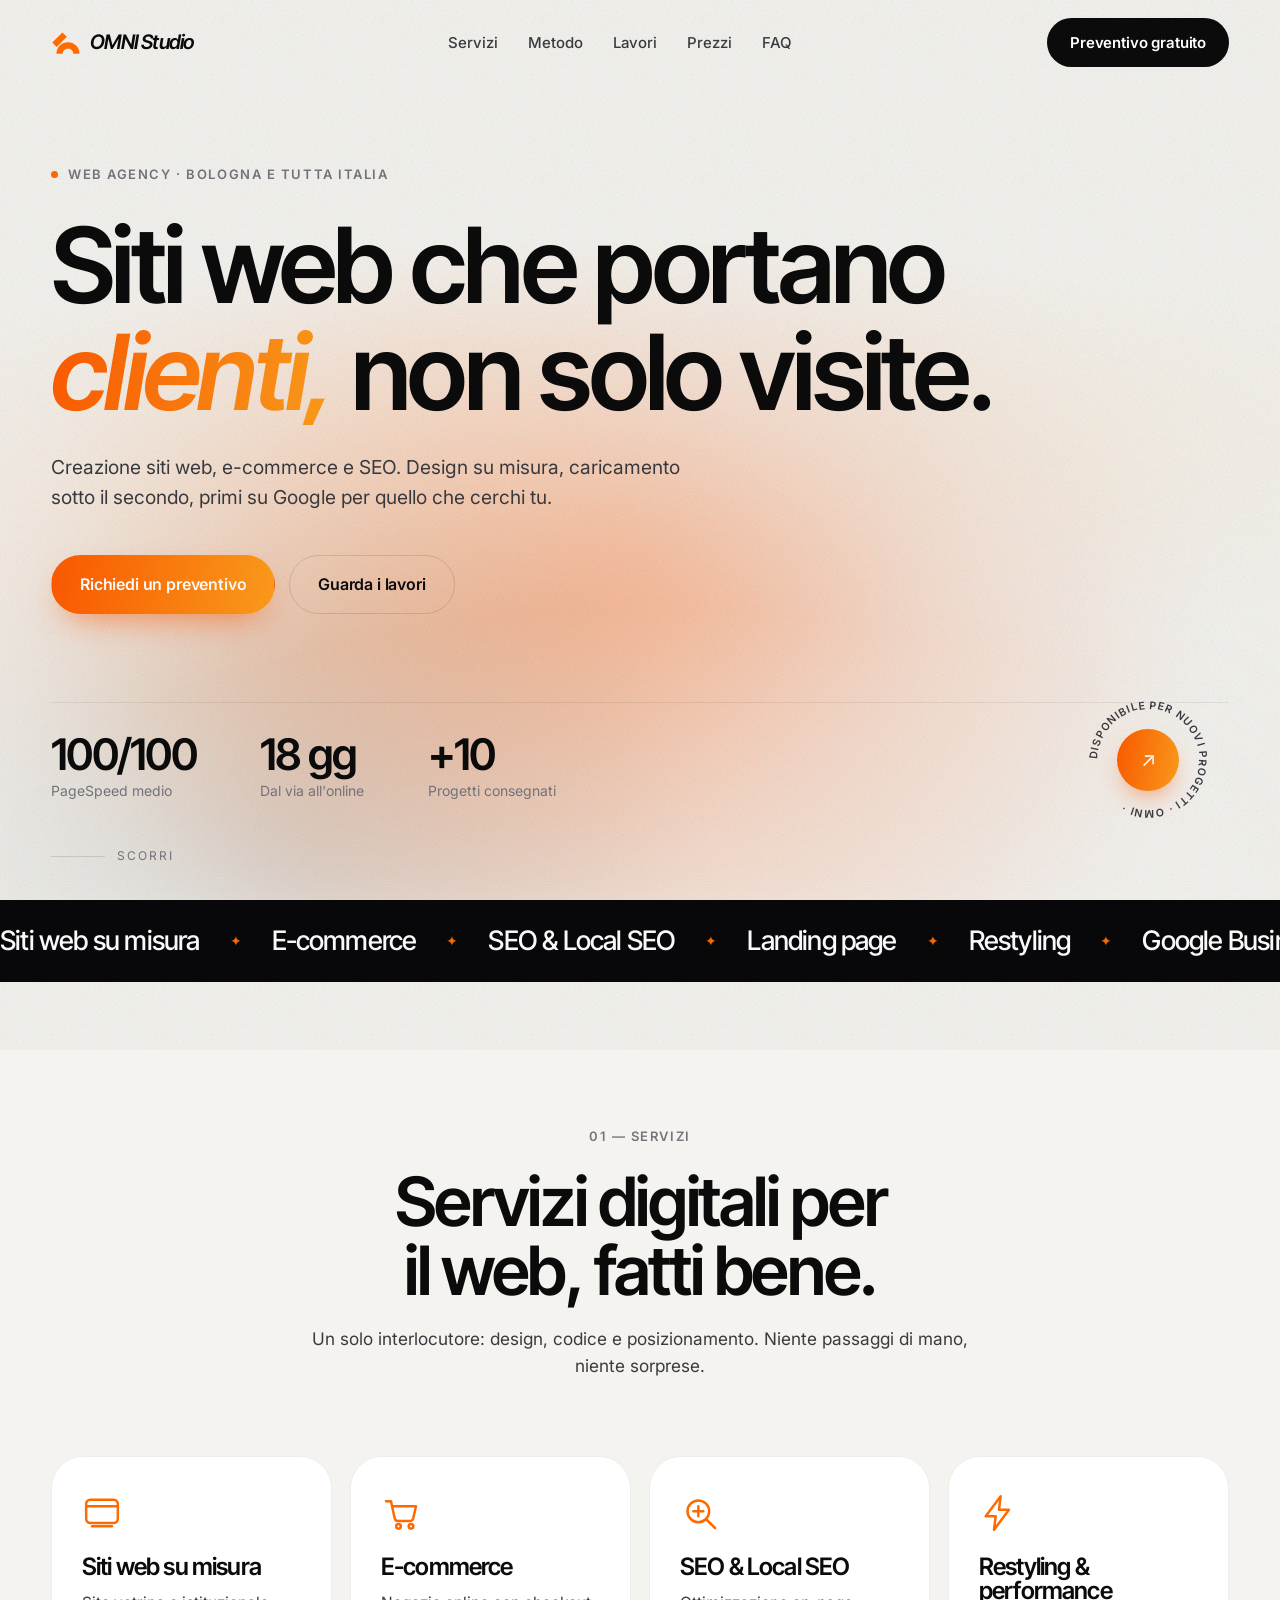
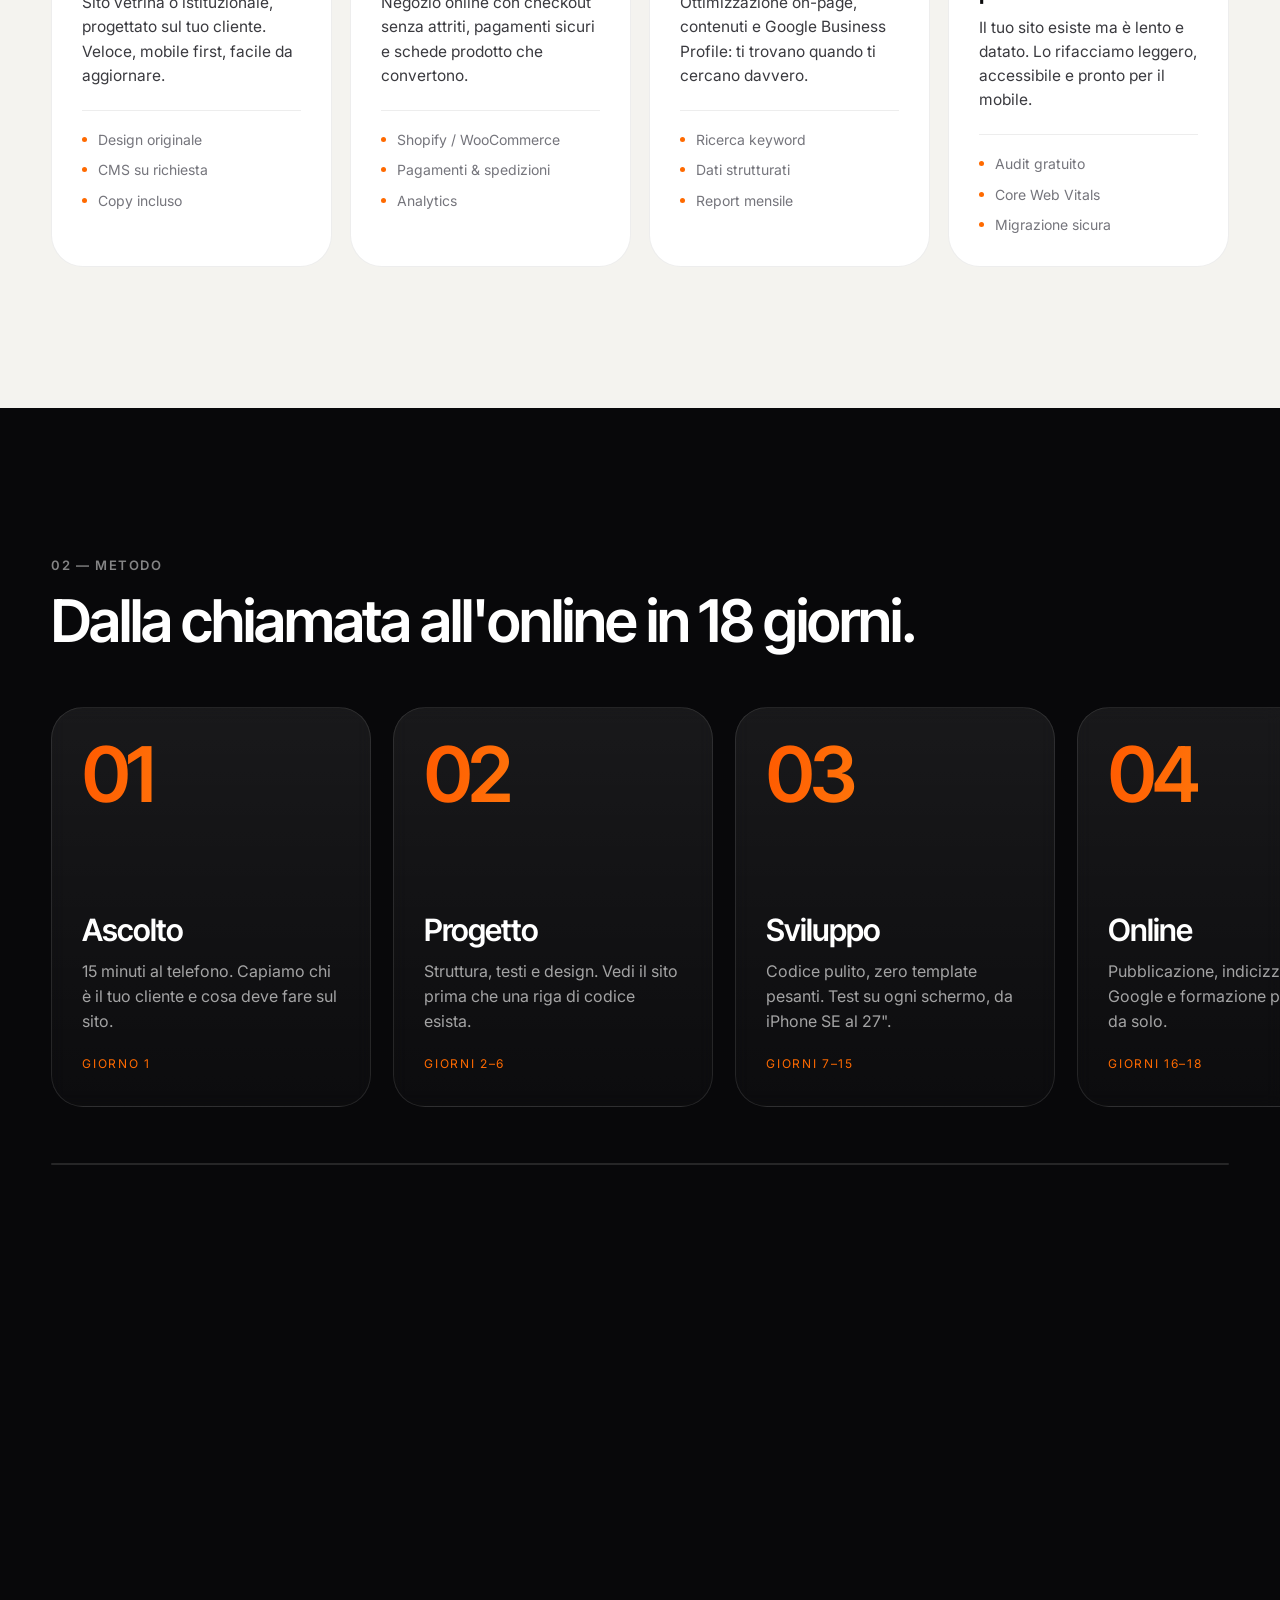
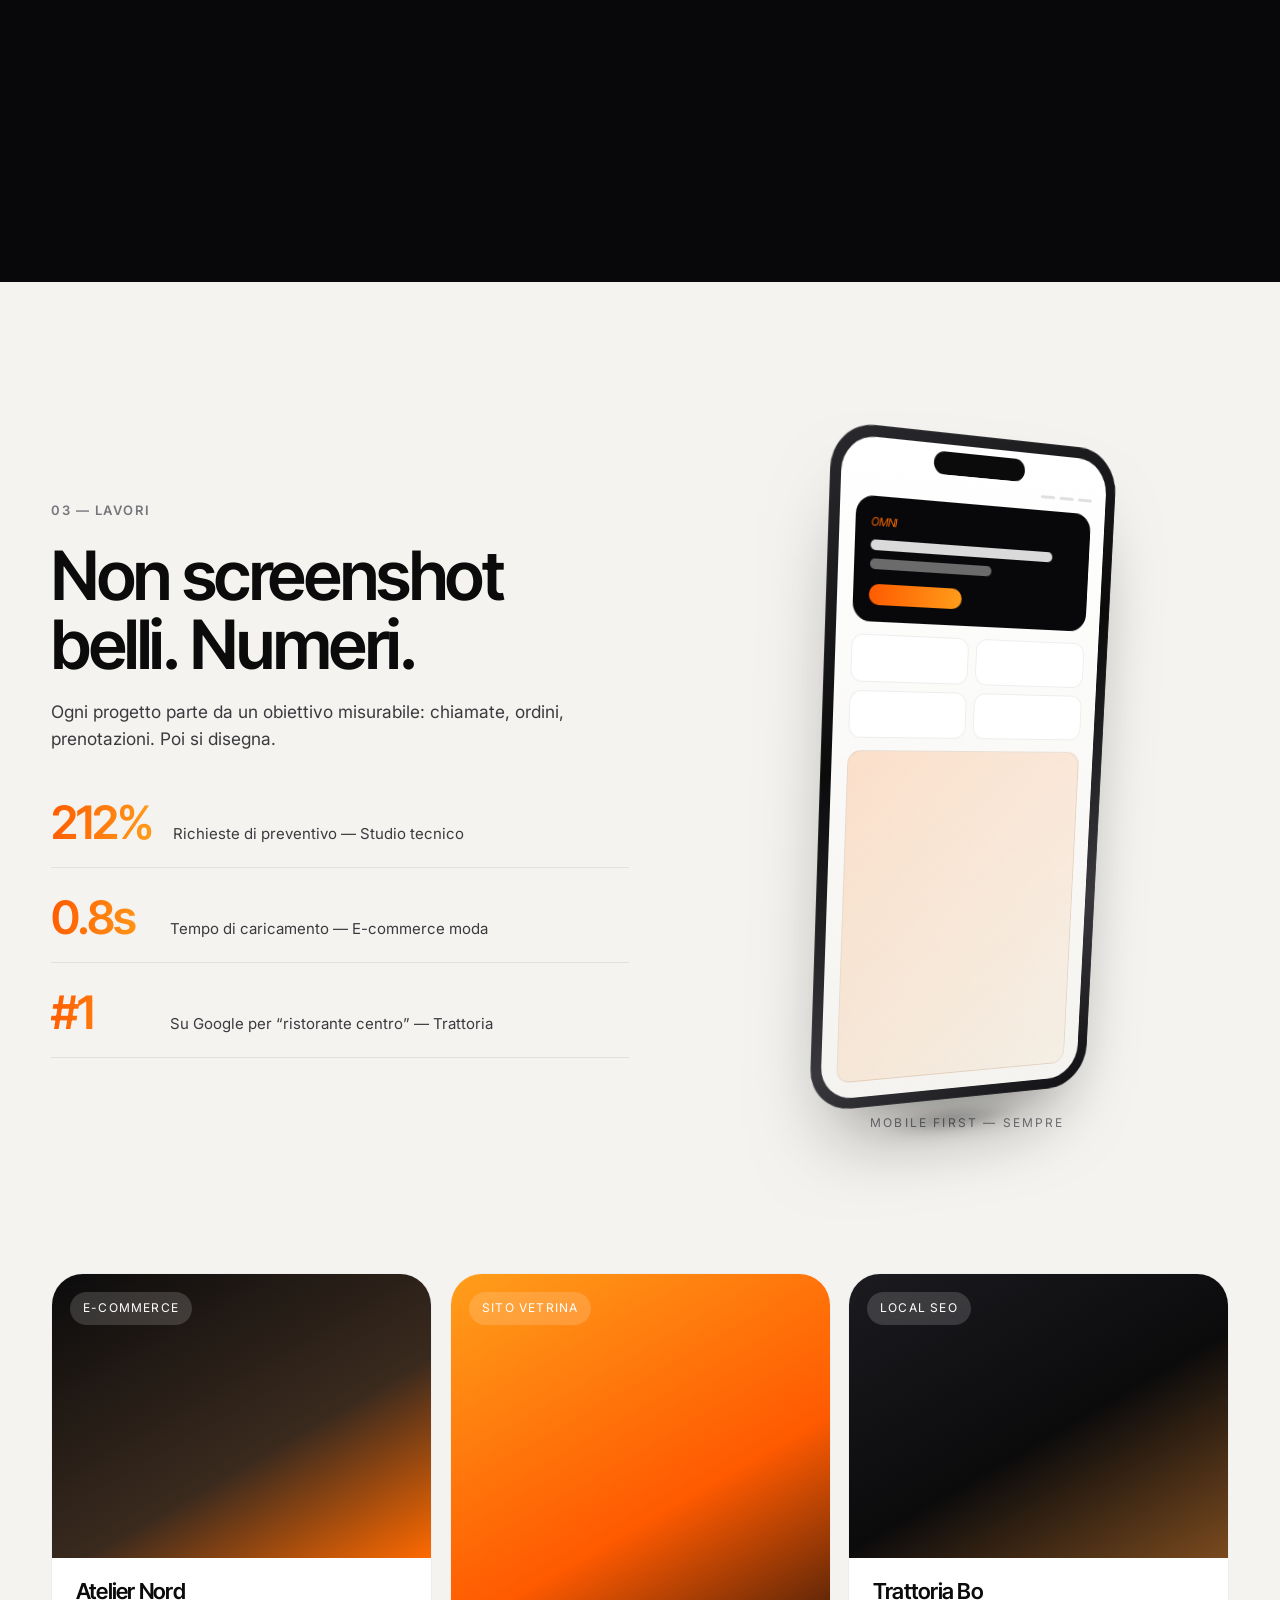
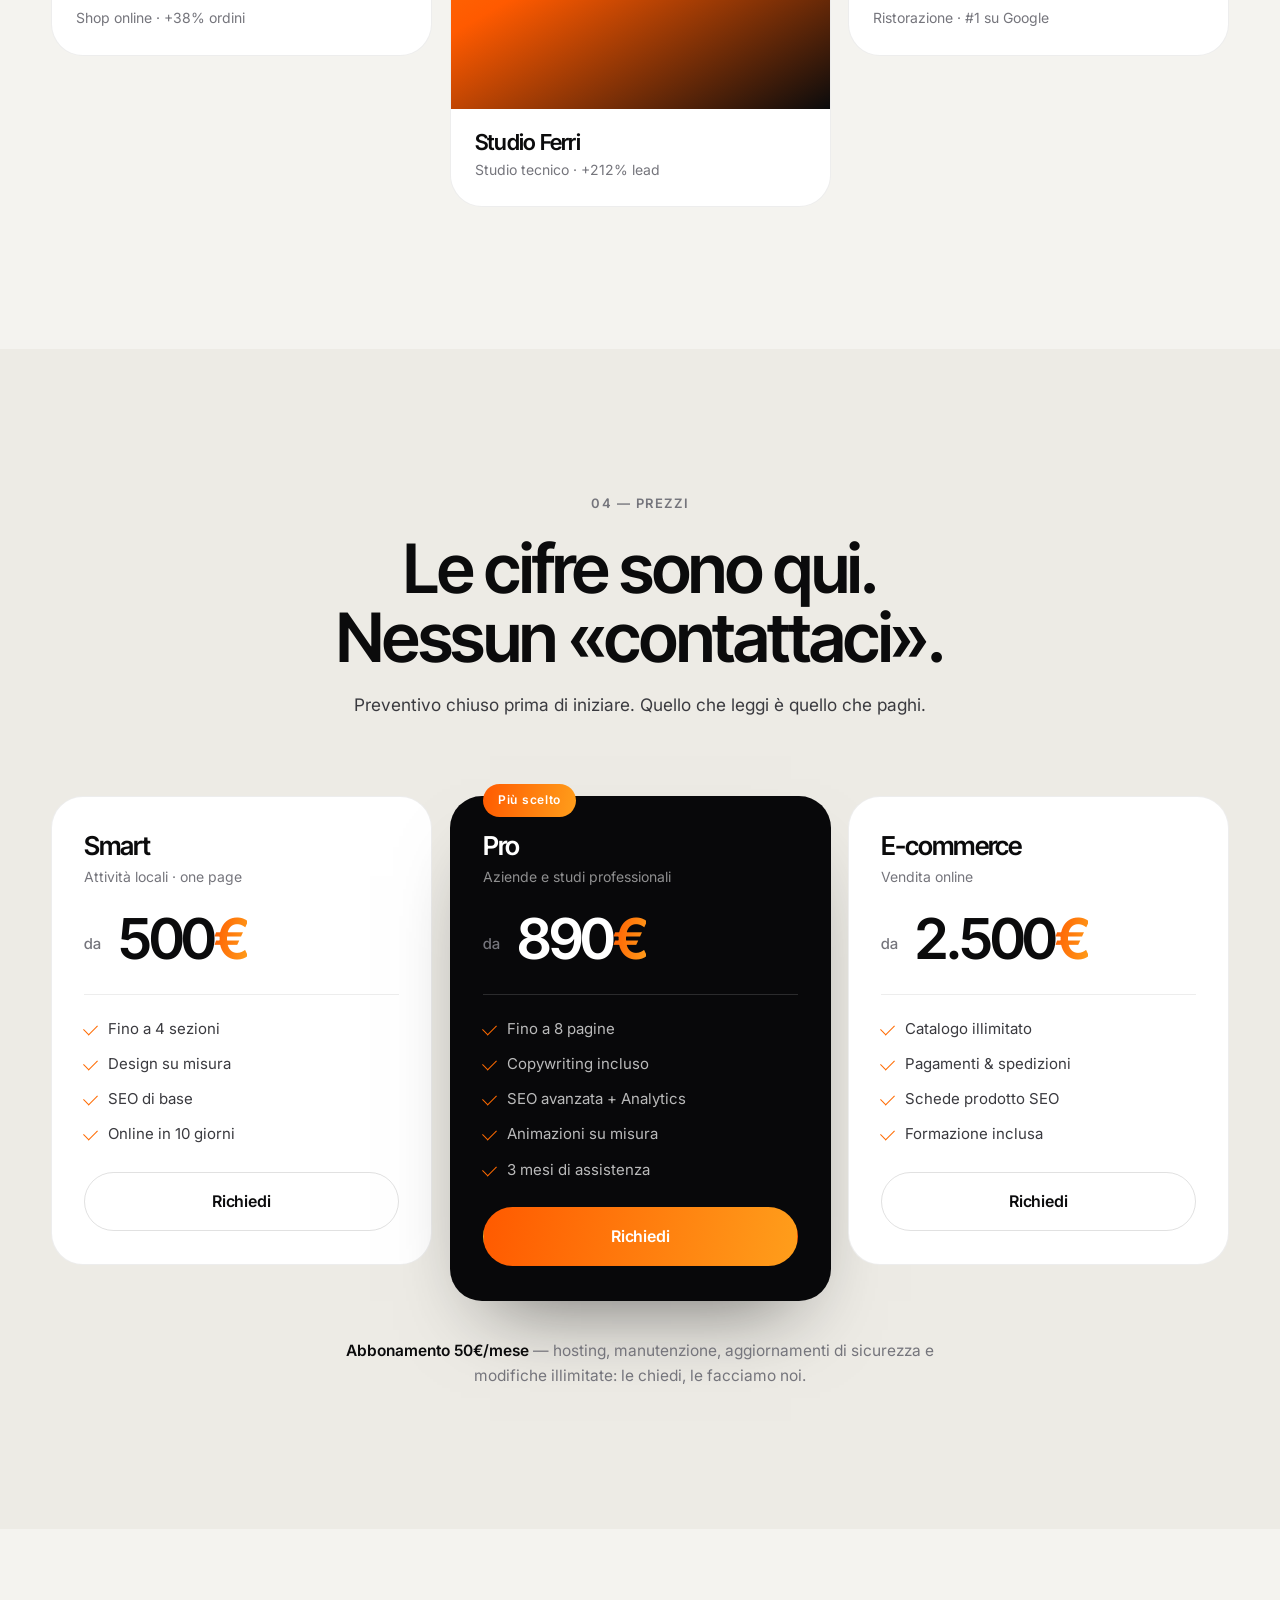
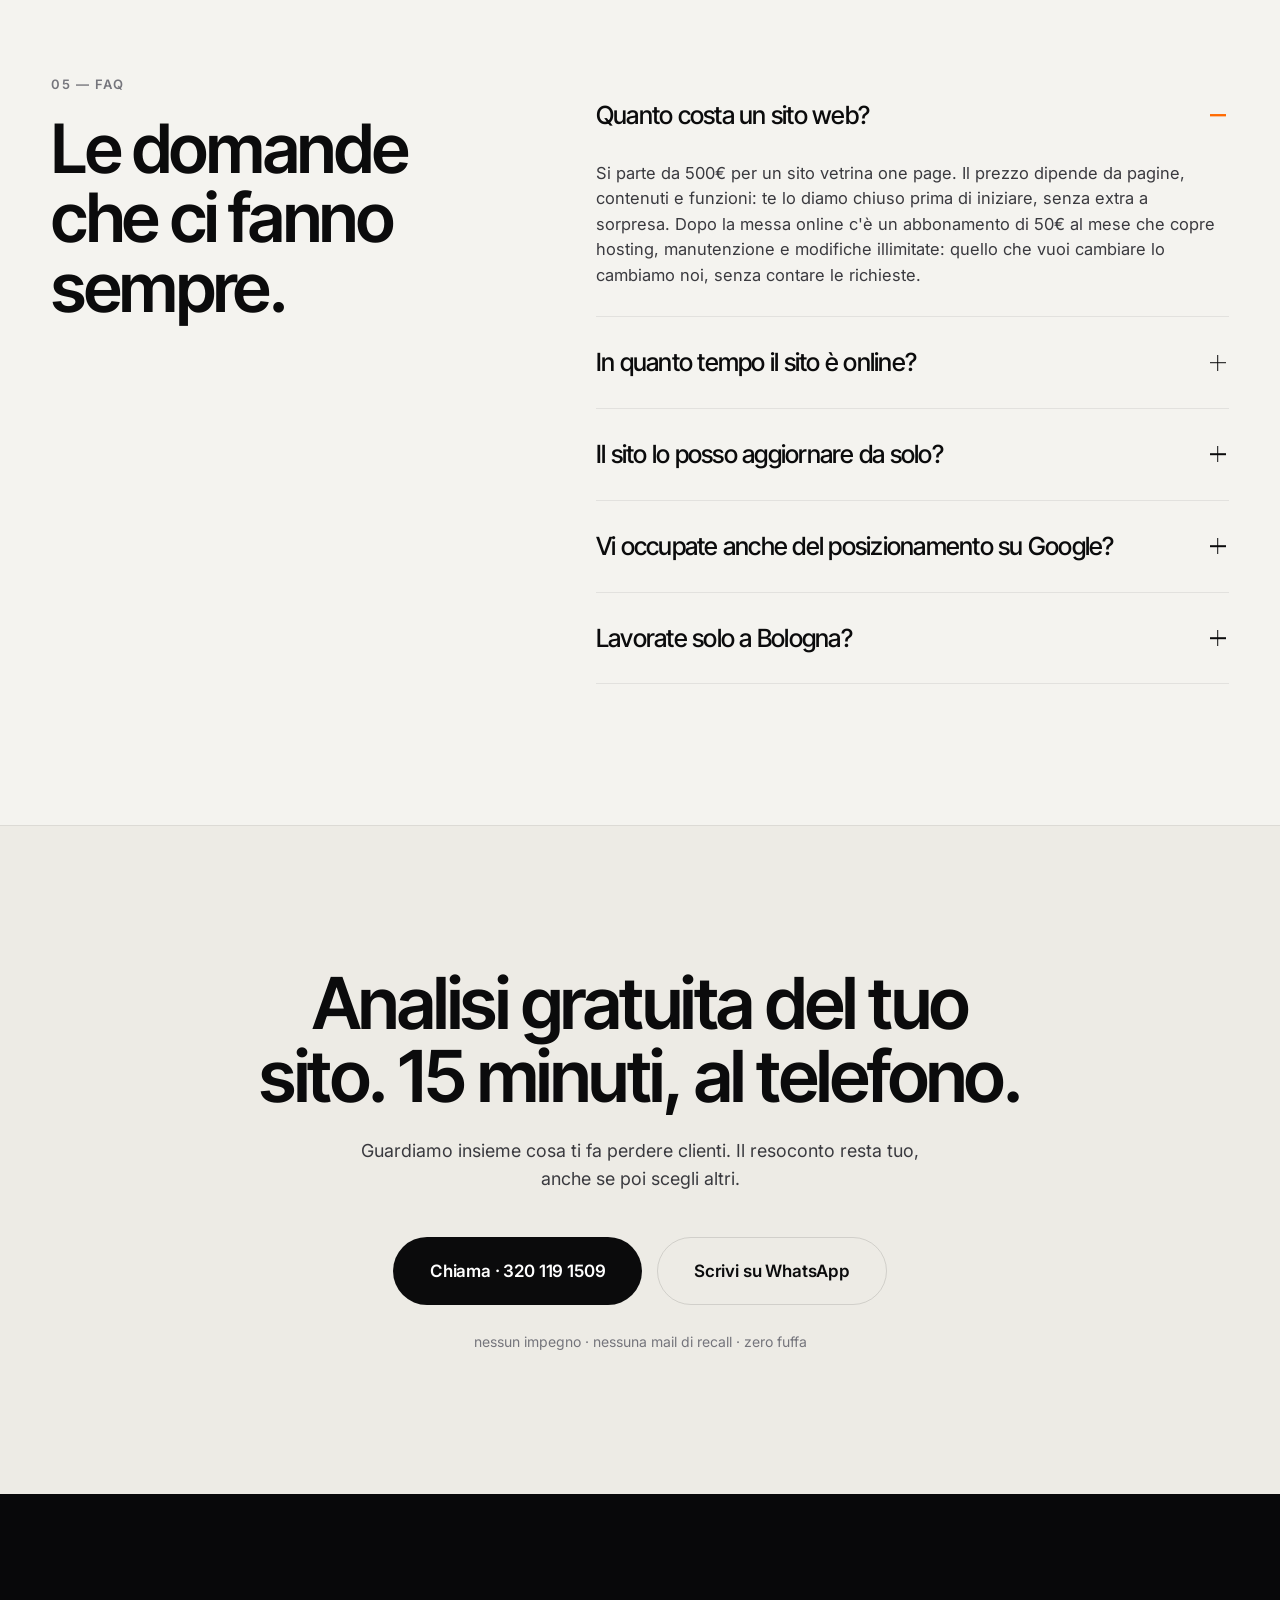
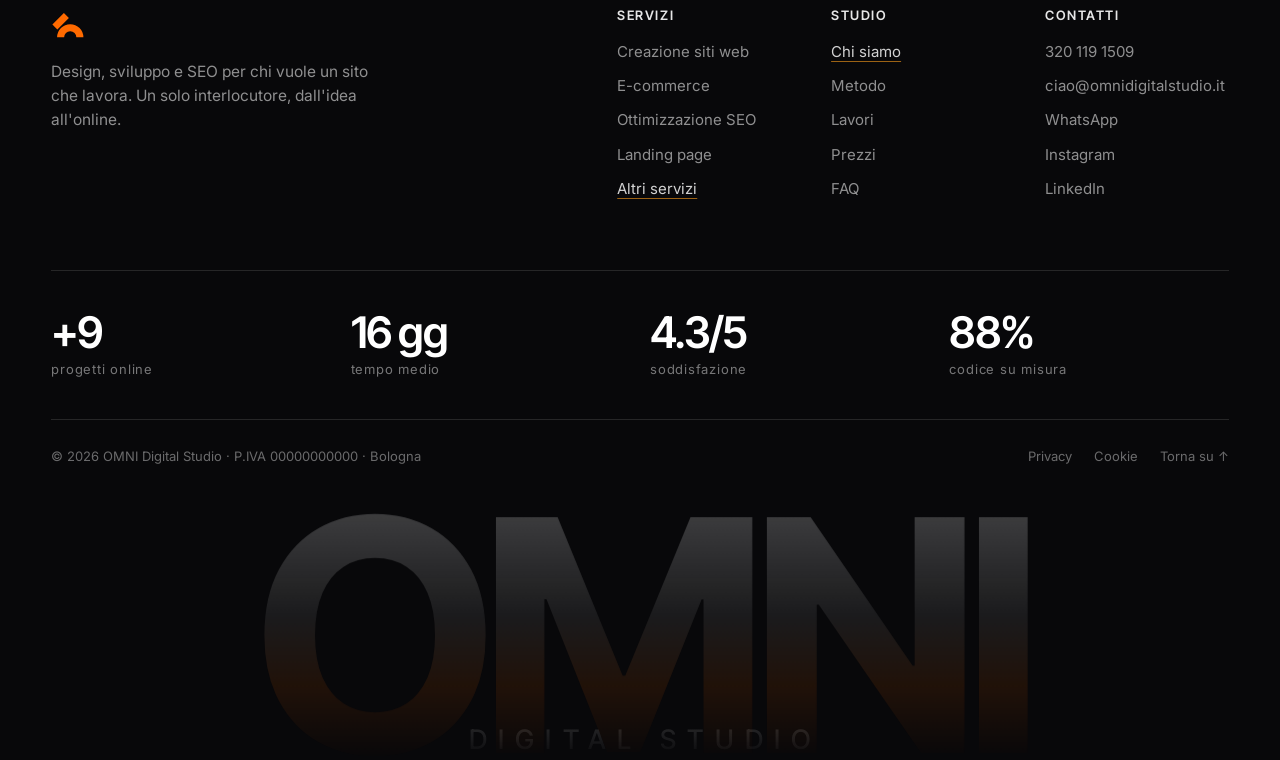
==== commit fa298464: "Add files via upload" ====
--- a/index.html
+++ b/index.html
@@ -130,14 +130,14 @@
     <ul class="hero__meta" data-anim="up" data-delay="420">
       <li><strong data-count="100" data-suffix="/100">0</strong><span>PageSpeed medio</span></li>
       <li><strong data-count="18" data-suffix=" gg">0</strong><span>Dal via all'online</span></li>
-      <li><strong data-count="120" data-prefix="+">0</strong><span>Progetti consegnati</span></li>
+      <li><strong data-count="10" data-prefix="+">0</strong><span>Progetti consegnati</span></li>
     </ul>
   </div>
 
   <a class="hero__badge" href="#contatti" data-link aria-label="Disponibile per nuovi progetti">
     <svg viewBox="0 0 200 200" xmlns:xlink="http://www.w3.org/1999/xlink" aria-hidden="true">
       <defs><path id="circlePath" d="M100,100 m-72,0 a72,72 0 1,1 144,0 a72,72 0 1,1 -144,0"/></defs>
-      <text><textPath href="#circlePath" xlink:href="#circlePath">DISPONIBILE PER NUOVI PROGETTI · 2026 · OMNI DIGITAL STUDIO · </textPath></text>
+      <text><textPath href="#circlePath" xlink:href="#circlePath">DISPONIBILE PER NUOVI PROGETTI · OMNI · </textPath></text>
     </svg>
     <span class="hero__badge-core" aria-hidden="true">↗</span>
   </a>
@@ -340,6 +340,8 @@
         <a href="#contatti" class="btn btn--ghost btn--full"><span>Richiedi</span></a>
       </article>
     </div>
+
+    <p class="plans__note" data-anim="up"><strong>Abbonamento 50€/mese</strong> — hosting, manutenzione, aggiornamenti di sicurezza e modifiche illimitate: le chiedi, le facciamo noi.</p>
   </div>
 </section>
 
@@ -348,13 +350,13 @@
   <div class="wrap faq__wrap">
     <header class="sec-head sec-head--left">
       <p class="sec-tag" data-anim="up">05 — FAQ</p>
-      <h2 class="sec-title" data-anim="words">Le domande che mi fanno sempre.</h2>
+      <h2 class="sec-title" data-anim="words">Le domande che ci fanno sempre.</h2>
     </header>
 
     <div class="faq" id="faqList">
       <details class="qa" open>
         <summary><span>Quanto costa un sito web?</span><i></i></summary>
-        <div class="qa__body"><p>Si parte da 500€ per un sito vetrina one page. Il prezzo dipende da pagine, contenuti e funzioni: te lo do chiuso prima di iniziare, senza extra a sorpresa.</p></div>
+        <div class="qa__body"><p>Si parte da 500€ per un sito vetrina one page. Il prezzo dipende da pagine, contenuti e funzioni: te lo diamo chiuso prima di iniziare, senza extra a sorpresa. Dopo la messa online c'è un abbonamento di 50€ al mese che copre hosting, manutenzione e modifiche illimitate: quello che vuoi cambiare lo cambiamo noi, senza contare le richieste.</p></div>
       </details>
       <details class="qa">
         <summary><span>In quanto tempo il sito è online?</span><i></i></summary>
@@ -362,7 +364,7 @@
       </details>
       <details class="qa">
         <summary><span>Il sito lo posso aggiornare da solo?</span><i></i></summary>
-        <div class="qa__body"><p>Sì. Consegno un pannello semplice e mezz'ora di formazione registrata: cambi testi, foto e prezzi senza chiamare nessuno.</p></div>
+        <div class="qa__body"><p>Sì. Consegniamo un pannello semplice e mezz'ora di formazione registrata: cambi testi, foto e prezzi senza chiamare nessuno.</p></div>
       </details>
       <details class="qa">
         <summary><span>Vi occupate anche del posizionamento su Google?</span><i></i></summary>
@@ -412,13 +414,14 @@
             <li><a href="#servizi">Creazione siti web</a></li>
             <li><a href="#servizi">E-commerce</a></li>
             <li><a href="#servizi">Ottimizzazione SEO</a></li>
-            <li><a href="#servizi">Restyling sito</a></li>
             <li><a href="#servizi">Landing page</a></li>
+            <li><a class="foot__page" href="altri-servizi.html">Altri servizi</a></li>
           </ul>
         </div>
         <div>
           <h4>Studio</h4>
           <ul>
+            <li><a class="foot__page" href="chi-siamo.html">Chi siamo</a></li>
             <li><a href="#metodo">Metodo</a></li>
             <li><a href="#lavori">Lavori</a></li>
             <li><a href="#prezzi">Prezzi</a></li>
@@ -439,7 +442,7 @@
     </div>
 
     <div class="foot__stats">
-      <div><strong data-count="120" data-prefix="+">0</strong><span>progetti online</span></div>
+      <div><strong data-count="10" data-prefix="+">0</strong><span>progetti online</span></div>
       <div><strong data-count="18" data-suffix=" gg">0</strong><span>tempo medio</span></div>
       <div><strong data-count="4.9" data-decimals="1" data-suffix="/5">0</strong><span>soddisfazione</span></div>
       <div><strong data-count="100" data-suffix="%">0</strong><span>codice su misura</span></div>
--- a/assets/css/style.css
+++ b/assets/css/style.css
@@ -324,6 +324,8 @@
 
 /* ---------- 9. PREZZI ---------- */
 .plans{display:grid;grid-template-columns:repeat(3,1fr);gap:18px;align-items:start}
+.plans__note{margin:clamp(26px,3vw,38px) auto 0;max-width:64ch;text-align:center;font-size:15.5px;line-height:1.6;color:var(--muted)}
+.plans__note strong{color:var(--ink);font-weight:600}
 .plan{position:relative;padding:36px 32px 34px;border-radius:var(--r-l);background:#fff;border:1px solid var(--line-soft);transition:transform .6s var(--ease),box-shadow .6s var(--ease)}
 .plan:hover{transform:translateY(-8px);box-shadow:0 34px 60px -32px rgba(11,11,12,.34)}
 .plan--hot{background:var(--black);color:#fff;border-color:transparent;box-shadow:0 40px 80px -40px rgba(11,11,12,.6)}
@@ -619,3 +621,80 @@
   .grain{animation:none;opacity:.28}
   .step{backdrop-filter:none}
 }
+/* =========================================================
+   PAGINE INTERNE — chi-siamo.html · altri-servizi.html
+   Riusano le primitive del sito: .sec-tag, .sec-title,
+   .sec-lead, .card — stessa scala tipografica della home.
+   ========================================================= */
+.foot__page{
+  text-decoration:underline;text-decoration-thickness:1px;text-underline-offset:4px;
+  text-decoration-color:rgba(255,158,27,.6);color:rgba(255,255,255,.82)!important;
+}
+.foot__page:hover{text-decoration-color:var(--orange)}
+
+.page{position:relative;padding:clamp(112px,12vw,152px) 0 clamp(72px,8vw,120px)}
+.page__inner{position:relative}
+
+.back{
+  display:flex;width:max-content;align-items:center;gap:9px;margin-bottom:clamp(26px,3.4vw,44px);
+  font-size:14px;font-weight:500;color:var(--muted);transition:color .3s,gap .3s var(--ease);
+}
+.back:hover{color:var(--ink);gap:14px}
+.back span{transition:transform .4s var(--ease)}
+.back:hover span{transform:translateX(-3px)}
+
+/* testata e testo su una colonna sola */
+.page__head{max-width:900px}
+.page__head .sec-title{margin:18px 0 0}
+
+.page__photo{margin:clamp(32px,4vw,52px) 0 0;max-width:64ch}
+.page__photo img{
+  width:100%;height:auto;border-radius:var(--r-l);
+  box-shadow:0 34px 70px -40px rgba(11,11,12,.45);
+}
+
+.prose{max-width:64ch;margin-top:clamp(30px,3.6vw,46px);display:grid;gap:clamp(18px,1.7vw,24px)}
+.prose p{font-size:17px;line-height:1.66;color:var(--ink-2)}
+.prose p:first-child{
+  font-size:clamp(18px,1.45vw,20px);line-height:1.58;color:var(--ink);letter-spacing:-.012em;
+}
+
+/* elenco servizi: stesse card della home */
+.cards--3{grid-template-columns:repeat(3,1fr);margin-top:clamp(46px,5.5vw,76px)}
+.card h2{font-size:24px;margin-bottom:12px}
+
+.page__cta{
+  margin-top:clamp(56px,7vw,96px);padding-top:clamp(34px,4vw,48px);border-top:1px solid var(--line-soft);
+  display:flex;flex-wrap:wrap;align-items:center;justify-content:space-between;gap:24px;
+}
+.page__cta p{
+  font-family:"Inter Tight","Inter",sans-serif;font-weight:600;letter-spacing:-.035em;line-height:1.08;
+  font-size:clamp(22px,2.6vw,34px);max-width:22ch;
+}
+.page__cta-row{display:flex;flex-wrap:wrap;gap:12px}
+
+@media (max-width:1080px){
+  .cards--3{grid-template-columns:repeat(2,1fr)}
+}
+@media (max-width:620px){
+  .page{padding:98px 0 66px}
+  .page__head .sec-title{margin-top:13px}
+  .page__photo{margin-top:26px;max-width:none}
+  .prose{max-width:none;margin-top:26px;gap:16px}
+  .prose p{font-size:16px;line-height:1.62}
+  .prose p:first-child{font-size:17.5px;line-height:1.55}
+  .cards--3{grid-template-columns:1fr;margin-top:34px}
+  .card h2{font-size:20px}
+  .page__cta{margin-top:46px;padding-top:30px;flex-direction:column;align-items:flex-start;gap:20px}
+  .page__cta p{font-size:clamp(22px,6.6vw,28px);max-width:none}
+  .page__cta-row{width:100%}
+  .page__cta-row .btn{flex:1 1 100%}
+}
+
+@media (max-width:620px){
+  .plans__note{text-align:left;font-size:14.5px;max-width:none}
+}
+
+@media (max-width:620px){
+  .page__head .sec-title{font-size:clamp(32px,9vw,42px)}
+}
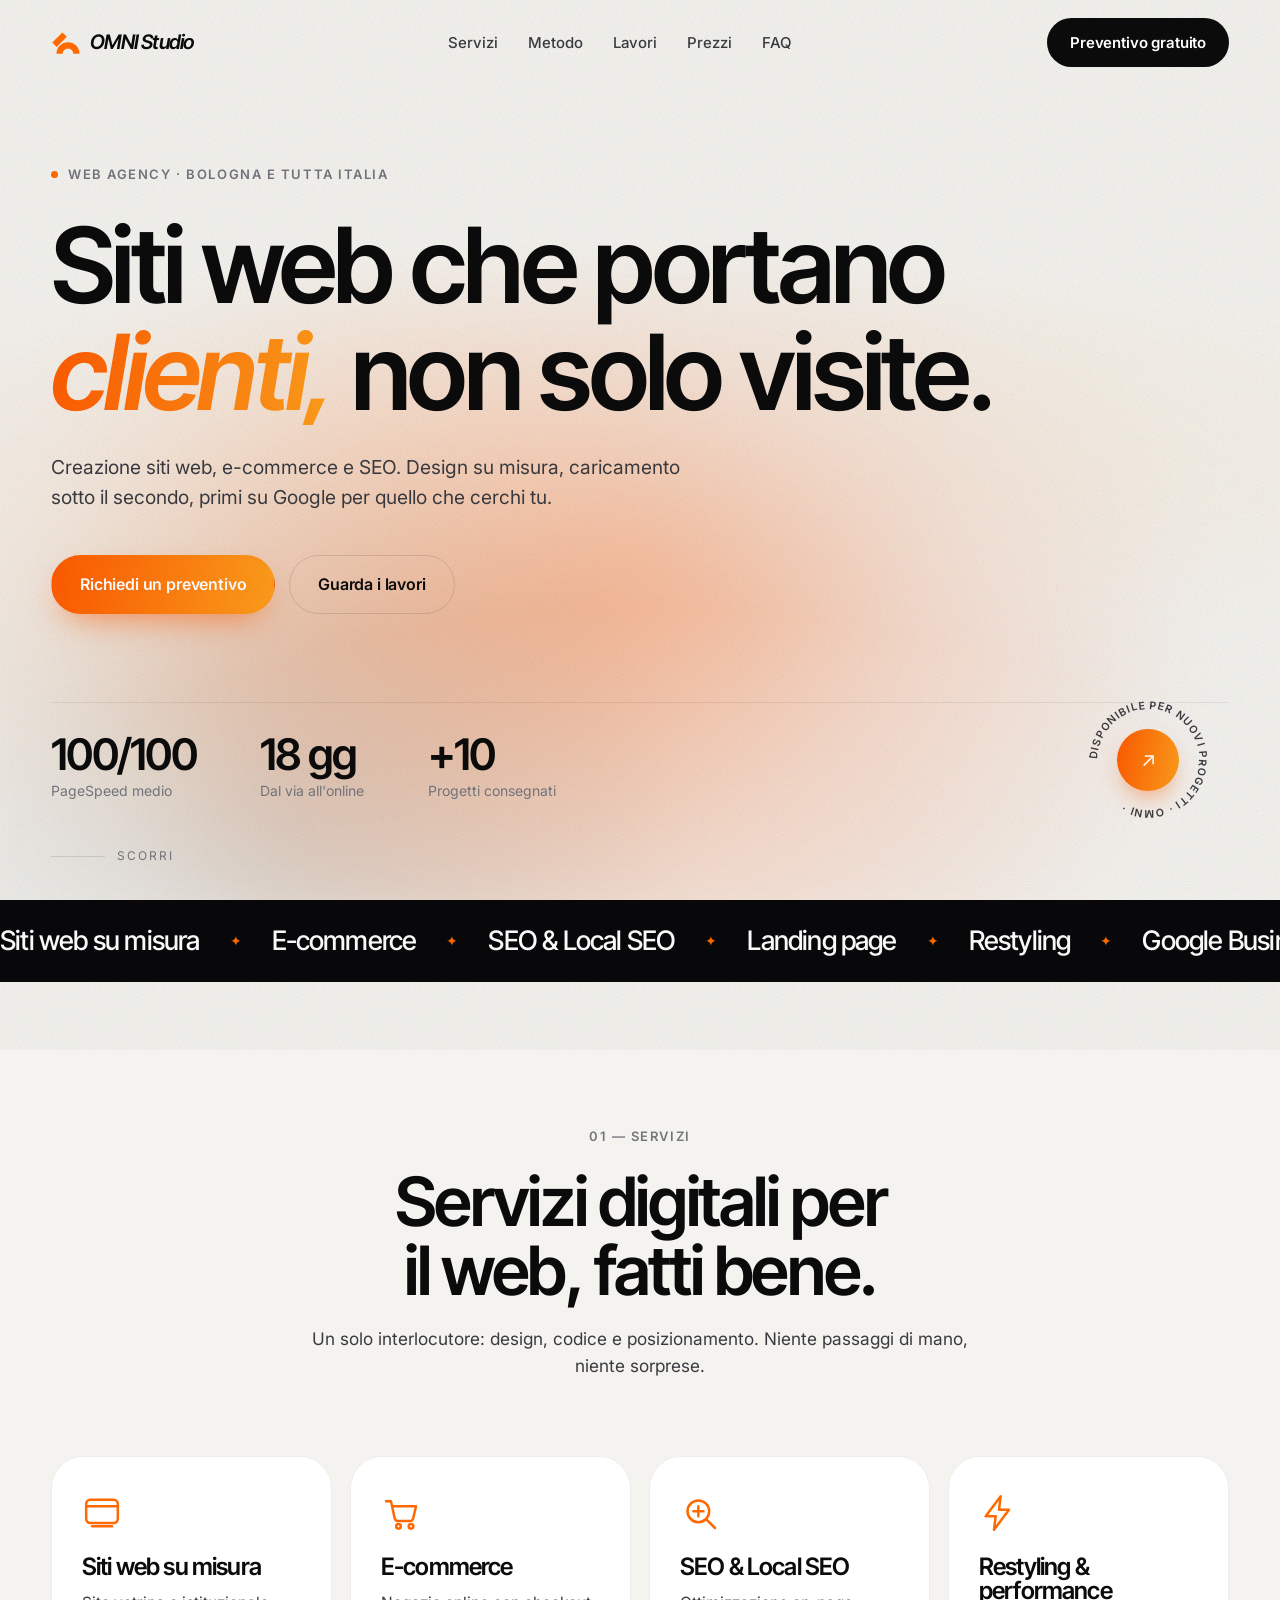
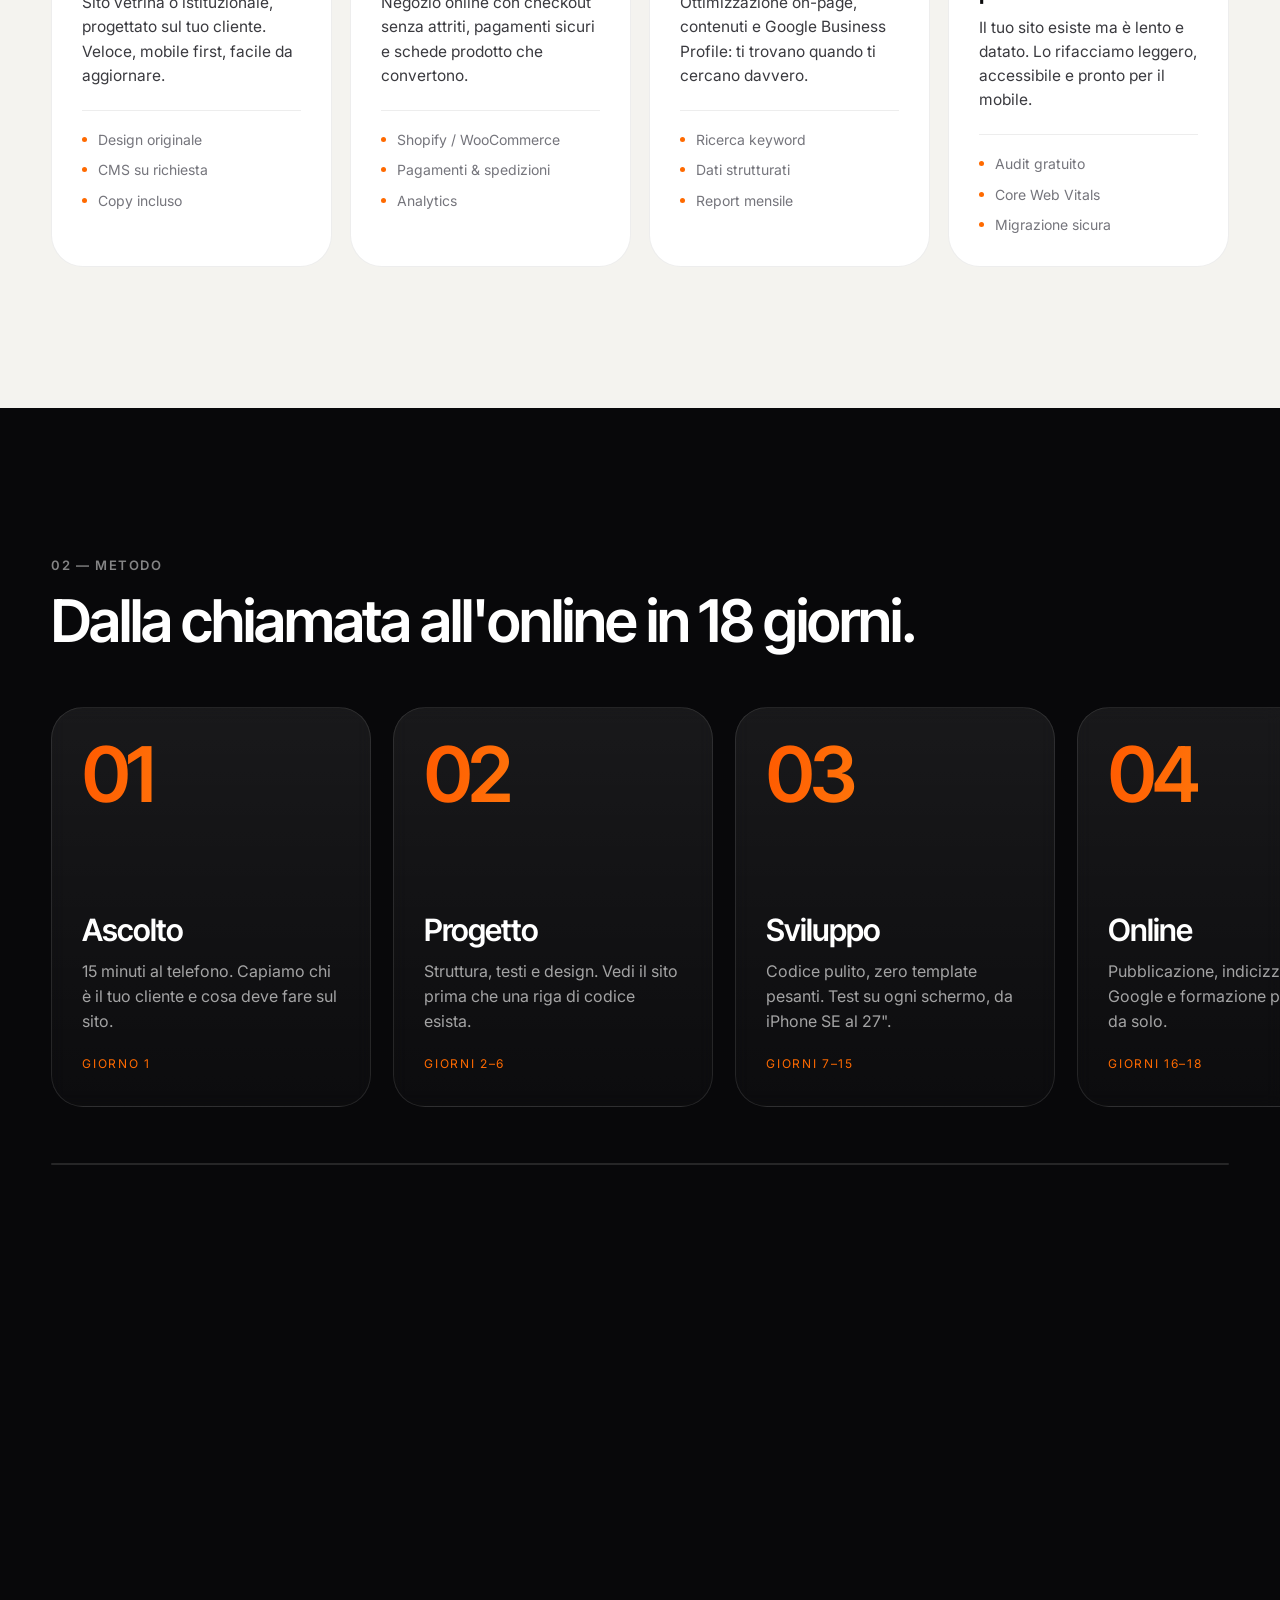
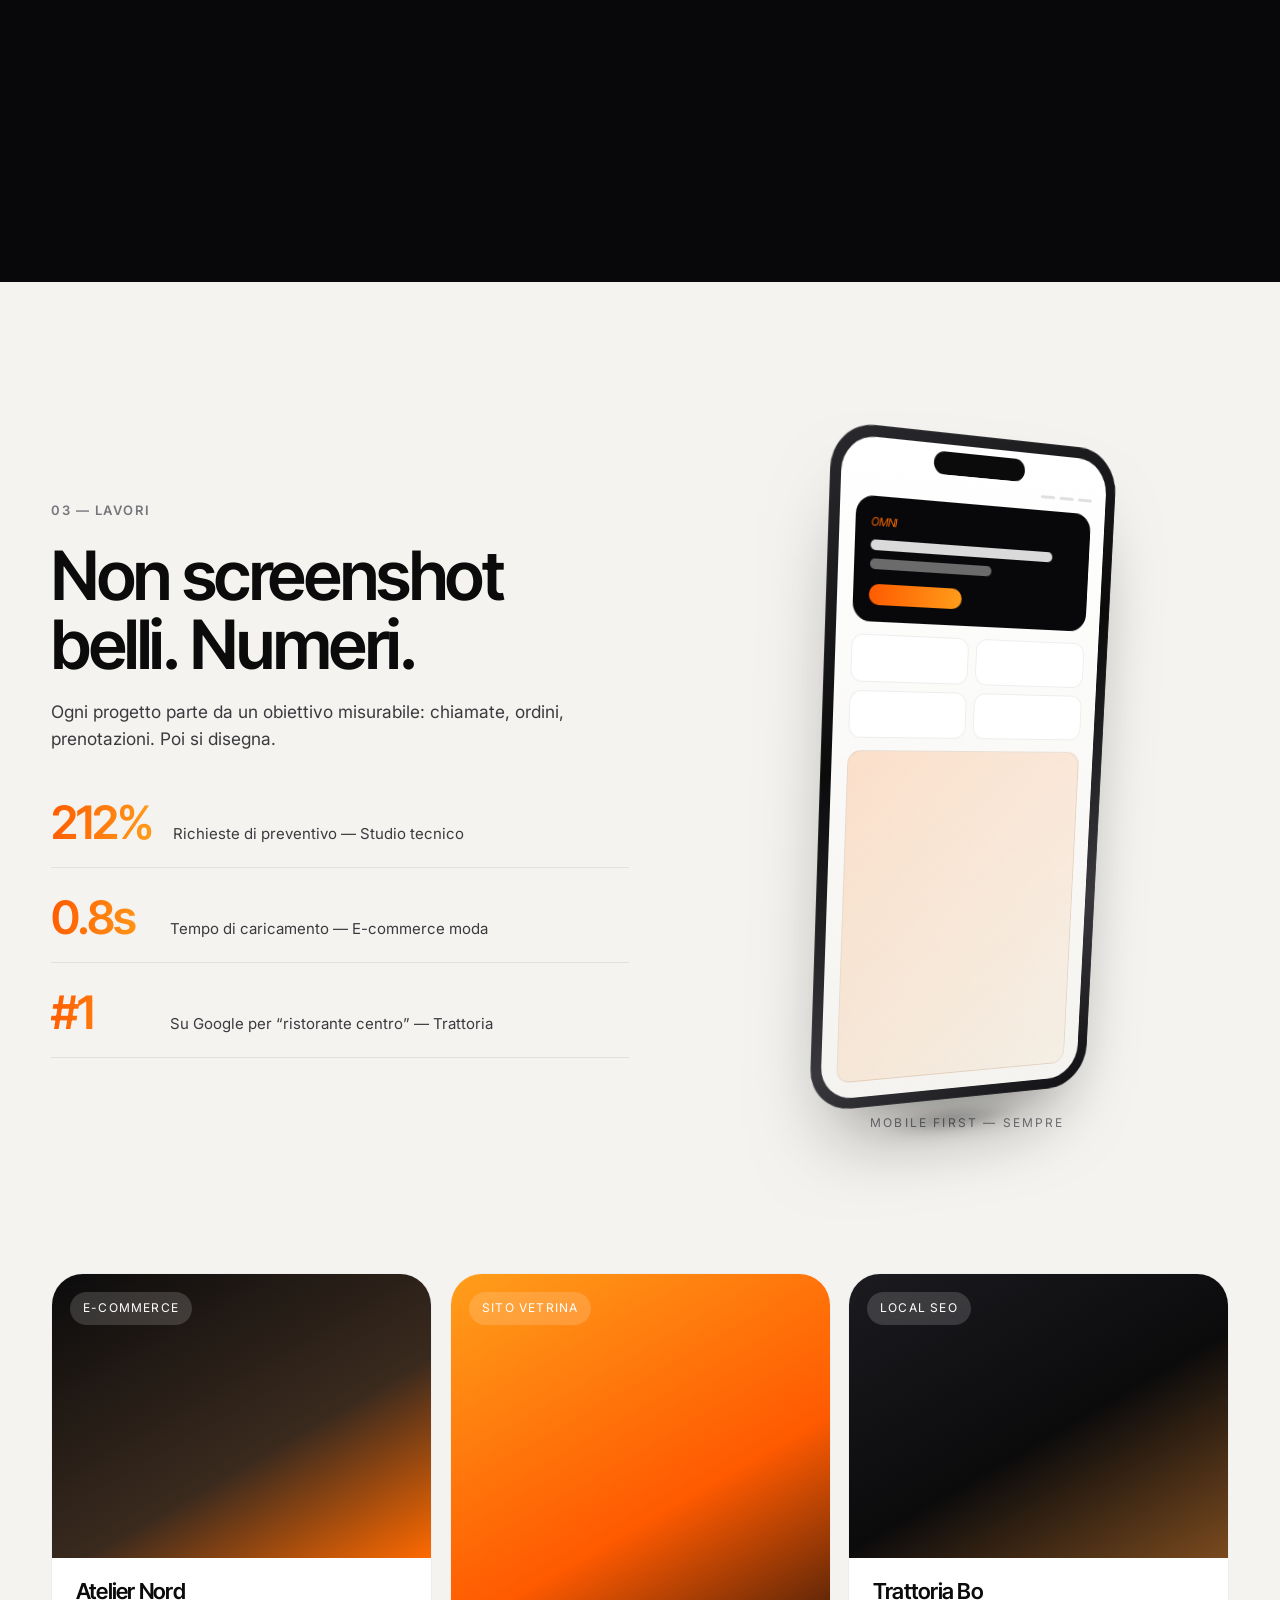
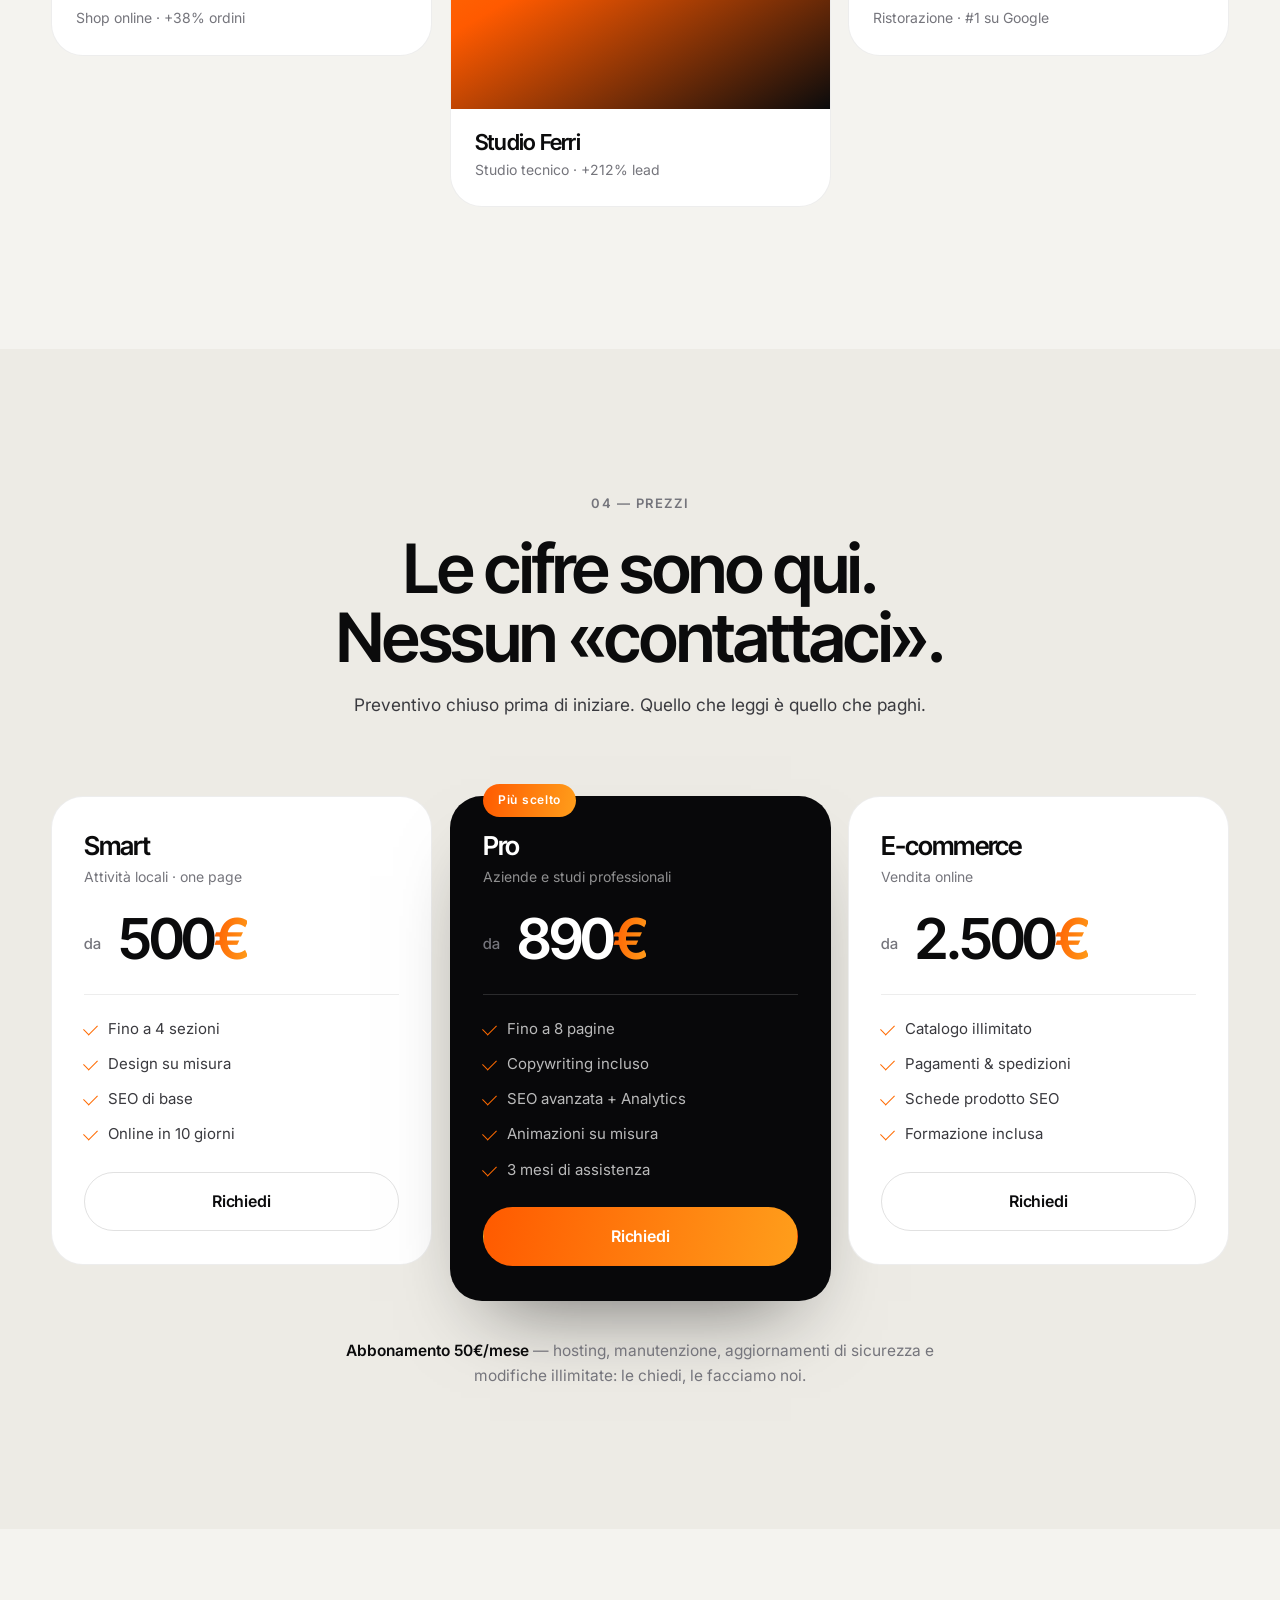
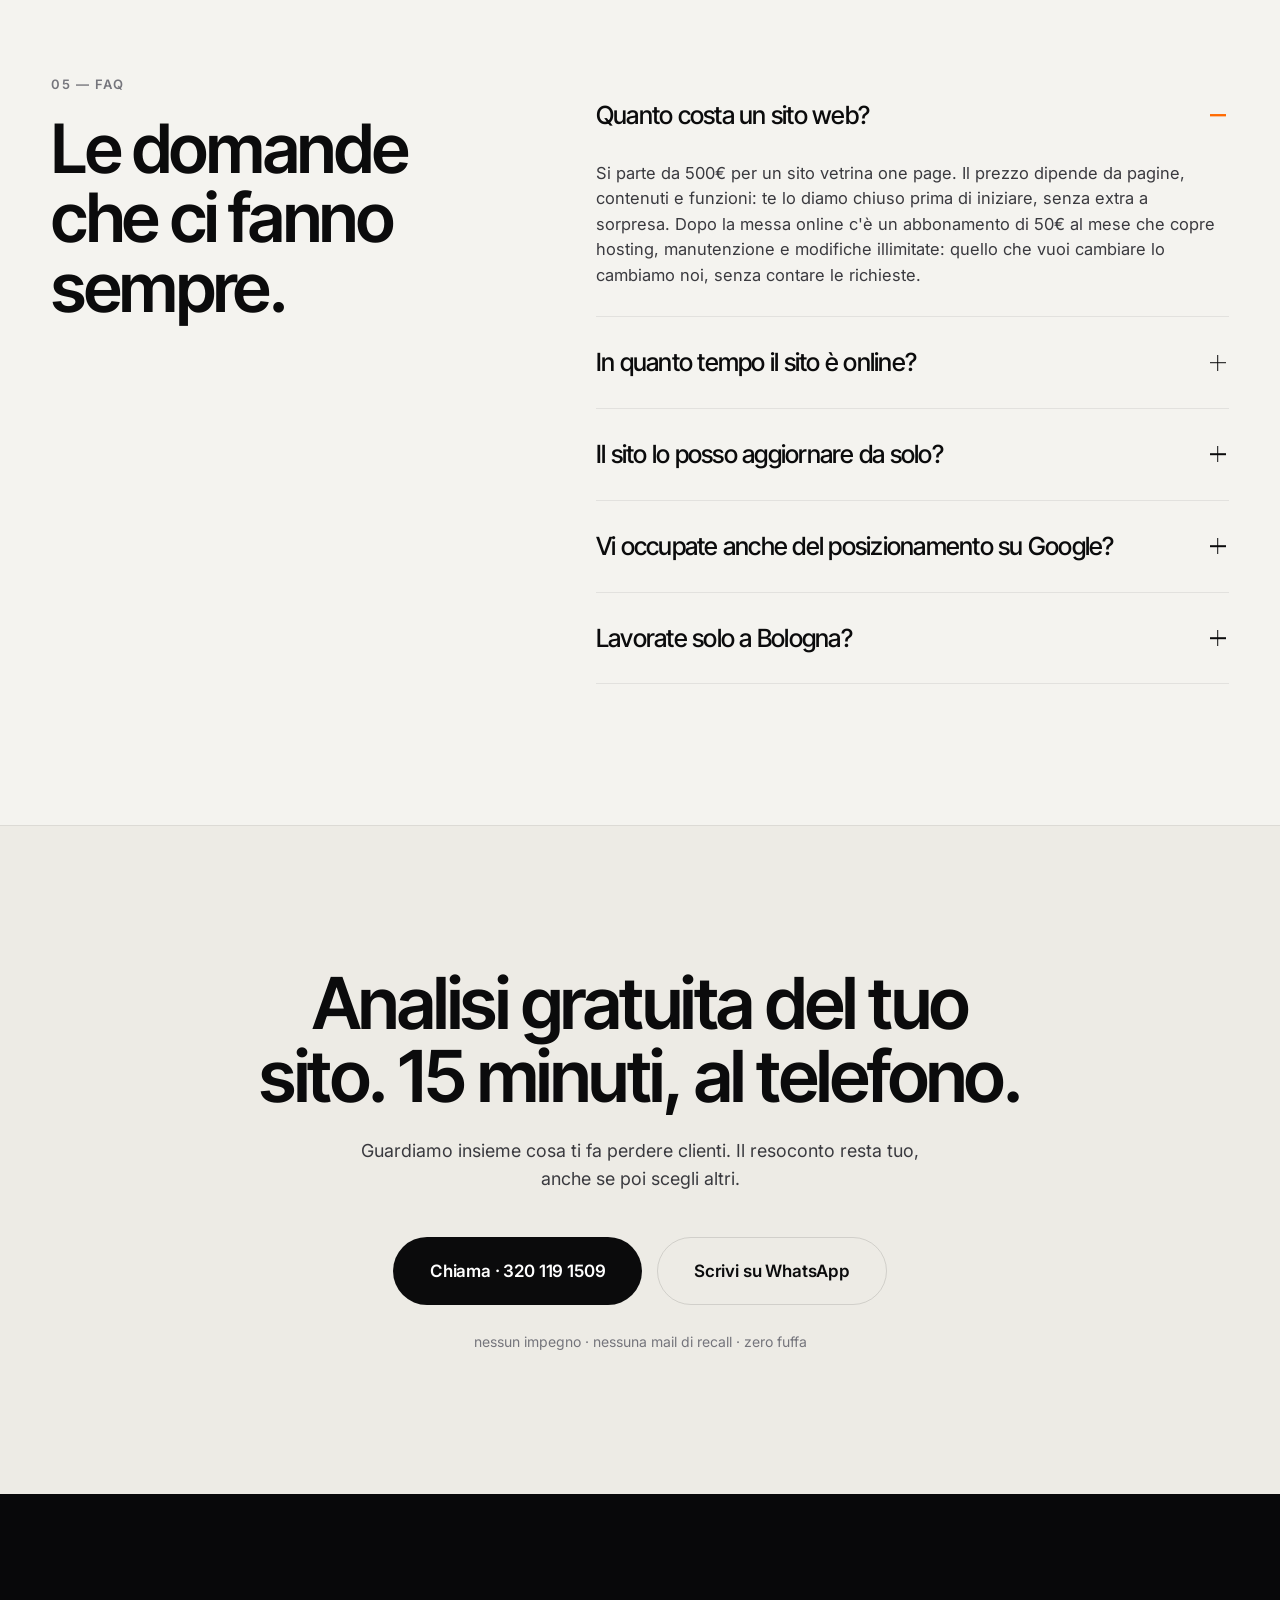
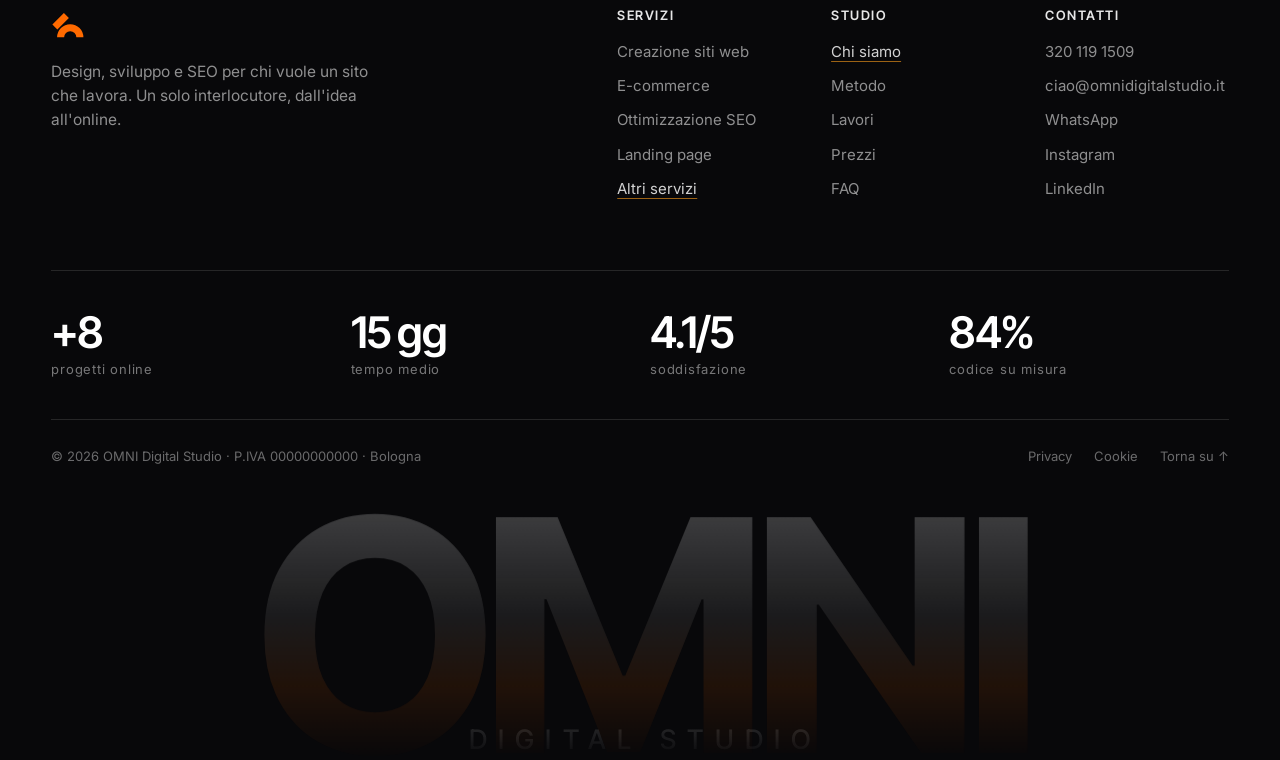
==== commit db49d19e: "Add files via upload" ====
--- a/index.html
+++ b/index.html
@@ -10,7 +10,8 @@
 <meta name="description" content="OMNI Digital Studio: creazione siti web professionali, e-commerce e ottimizzazione SEO. Siti veloci, mobile first e pensati per portare clienti. Preventivo gratuito.">
 <meta name="keywords" content="creazione siti web, realizzazione siti internet, web agency, sito e-commerce, ottimizzazione SEO, web design, restyling sito, landing page">
 <link rel="canonical" href="https://www.omnidigitalstudio.it/">
-<meta name="robots" content="noindex, nofollow"><!-- ANTEPRIMA: rimettere "index, follow, max-image-preview:large" quando va online sul dominio vero -->
+<meta name="robots" content="noindex, nofollow">
+<!-- ANTEPRIMA: quando il sito va online sul dominio vero, rimetti content="index, follow, max-image-preview:large" -->
 
 <meta property="og:type" content="website">
 <meta property="og:locale" content="it_IT">
@@ -24,7 +25,8 @@
 <link rel="preconnect" href="https://fonts.googleapis.com">
 <link rel="preconnect" href="https://fonts.gstatic.com" crossorigin>
 <link href="https://fonts.googleapis.com/css2?family=Inter+Tight:ital,wght@0,400;0,500;0,600;0,700;1,600;1,700&family=Inter:wght@400;500;600&display=swap" rel="stylesheet">
-<link rel="stylesheet" href="assets/css/style.css">
+<link rel="stylesheet" href="assets/css/style.css?v=20260922b">
+<script>document.documentElement.className+=" js";</script>
 
 <script type="application/ld+json">
 {
@@ -463,6 +465,6 @@
   <a href="#contatti" class="mbar__btn mbar__btn--accent" data-link>Preventivo gratuito</a>
 </div>
 
-<script src="assets/js/main.js" defer></script>
+<script src="assets/js/main.js?v=20260922b" defer></script>
 </body>
 </html>
--- a/assets/css/style.css
+++ b/assets/css/style.css
@@ -89,11 +89,15 @@
 .btn--full{width:100%;margin-top:26px}
 
 /* reveal states */
-[data-anim]{will-change:transform,opacity}
-[data-anim="up"]{opacity:0;transform:translateY(26px);transition:opacity .9s ease var(--d,0ms),transform 1.05s var(--ease) var(--d,0ms)}
-[data-anim="up"].in{opacity:1;transform:none}
-.w{display:inline-block;opacity:0;transform:translateY(.7em) rotate(1.5deg);filter:blur(8px);transition:opacity .75s ease,transform .95s var(--ease),filter .75s ease}
-.in .w{opacity:1;transform:none;filter:blur(0)}
+/* lo stato di partenza nascosto vale SOLO se il JS è attivo (html.js):
+   senza JS, o se lo script non parte, il testo resta comunque leggibile */
+.js [data-anim]{will-change:transform,opacity}
+.js [data-anim="up"]{opacity:0;transform:translateY(26px);transition:opacity .9s ease var(--d,0ms),transform 1.05s var(--ease) var(--d,0ms)}
+.js [data-anim="up"].in{opacity:1;transform:none}
+.w{display:inline-block}
+.js .w{opacity:0;transform:translateY(.7em) rotate(1.5deg);filter:blur(8px);transition:opacity .75s ease,transform .95s var(--ease),filter .75s ease}
+.js .in .w{opacity:1;transform:none;filter:blur(0)}
+.js .no-anim,.js .no-anim .w{transition:none!important}
 
 /* grain */
 .grain{
@@ -643,20 +647,23 @@
 .back span{transition:transform .4s var(--ease)}
 .back:hover span{transform:translateX(-3px)}
 
-/* testata e testo su una colonna sola */
-.page__head{max-width:900px}
+/* testata, testo e foto: una colonna sola, centrata nella pagina */
+.page__head{max-width:940px;margin-inline:auto;text-align:center}
 .page__head .sec-title{margin:18px 0 0}
-
-.page__photo{margin:clamp(32px,4vw,52px) 0 0;max-width:64ch}
+.page__head .sec-lead{margin-top:20px}
+
+.prose{max-width:880px;margin:clamp(30px,3.6vw,46px) auto 0;display:grid;gap:clamp(20px,1.9vw,26px)}
+.prose p{font-size:18.5px;line-height:1.72;color:var(--ink-2)}
+.prose p:first-child{
+  font-family:"Inter Tight","Inter",sans-serif;font-weight:500;
+  font-size:clamp(21px,1.85vw,26px);line-height:1.44;letter-spacing:-.025em;color:var(--ink);
+}
+.hl{color:var(--orange);font-weight:700}
+
+.page__photo{margin:clamp(40px,5vw,64px) auto 0;max-width:700px}
 .page__photo img{
-  width:100%;height:auto;border-radius:var(--r-l);
-  box-shadow:0 34px 70px -40px rgba(11,11,12,.45);
-}
-
-.prose{max-width:64ch;margin-top:clamp(30px,3.6vw,46px);display:grid;gap:clamp(18px,1.7vw,24px)}
-.prose p{font-size:17px;line-height:1.66;color:var(--ink-2)}
-.prose p:first-child{
-  font-size:clamp(18px,1.45vw,20px);line-height:1.58;color:var(--ink);letter-spacing:-.012em;
+  display:block;width:100%;height:auto;aspect-ratio:1/1;object-fit:cover;
+  border-radius:var(--r-l);box-shadow:0 34px 70px -40px rgba(11,11,12,.45);
 }
 
 /* elenco servizi: stesse card della home */
@@ -664,30 +671,37 @@
 .card h2{font-size:24px;margin-bottom:12px}
 
 .page__cta{
-  margin-top:clamp(56px,7vw,96px);padding-top:clamp(34px,4vw,48px);border-top:1px solid var(--line-soft);
-  display:flex;flex-wrap:wrap;align-items:center;justify-content:space-between;gap:24px;
+  max-width:940px;margin:clamp(56px,7vw,96px) auto 0;
+  padding-top:clamp(34px,4vw,48px);border-top:1px solid var(--line-soft);
+  display:flex;flex-direction:column;align-items:center;text-align:center;gap:24px;
 }
 .page__cta p{
   font-family:"Inter Tight","Inter",sans-serif;font-weight:600;letter-spacing:-.035em;line-height:1.08;
-  font-size:clamp(22px,2.6vw,34px);max-width:22ch;
-}
-.page__cta-row{display:flex;flex-wrap:wrap;gap:12px}
+  font-size:clamp(22px,2.6vw,34px);max-width:24ch;
+}
+.page__cta-row{display:flex;flex-wrap:wrap;justify-content:center;gap:12px}
 
 @media (max-width:1080px){
   .cards--3{grid-template-columns:repeat(2,1fr)}
 }
+@media (max-width:860px){
+  .prose{max-width:66ch}
+}
 @media (max-width:620px){
   .page{padding:98px 0 66px}
+  /* su telefono tutto a bandiera, come le sezioni della home */
+  .page__head{text-align:left;max-width:none}
   .page__head .sec-title{margin-top:13px}
-  .page__photo{margin-top:26px;max-width:none}
-  .prose{max-width:none;margin-top:26px;gap:16px}
-  .prose p{font-size:16px;line-height:1.62}
-  .prose p:first-child{font-size:17.5px;line-height:1.55}
+  .page__head .sec-lead{margin-top:14px;margin-inline:0}
+  .prose{max-width:none;margin-top:26px;gap:18px}
+  .prose p{font-size:16.5px;line-height:1.68}
+  .prose p:first-child{font-size:19.5px;line-height:1.38}
+  .page__photo{margin-top:32px;max-width:none}
   .cards--3{grid-template-columns:1fr;margin-top:34px}
   .card h2{font-size:20px}
-  .page__cta{margin-top:46px;padding-top:30px;flex-direction:column;align-items:flex-start;gap:20px}
+  .page__cta{margin-top:46px;padding-top:30px;align-items:flex-start;text-align:left;gap:20px}
   .page__cta p{font-size:clamp(22px,6.6vw,28px);max-width:none}
-  .page__cta-row{width:100%}
+  .page__cta-row{width:100%;justify-content:flex-start}
   .page__cta-row .btn{flex:1 1 100%}
 }
 
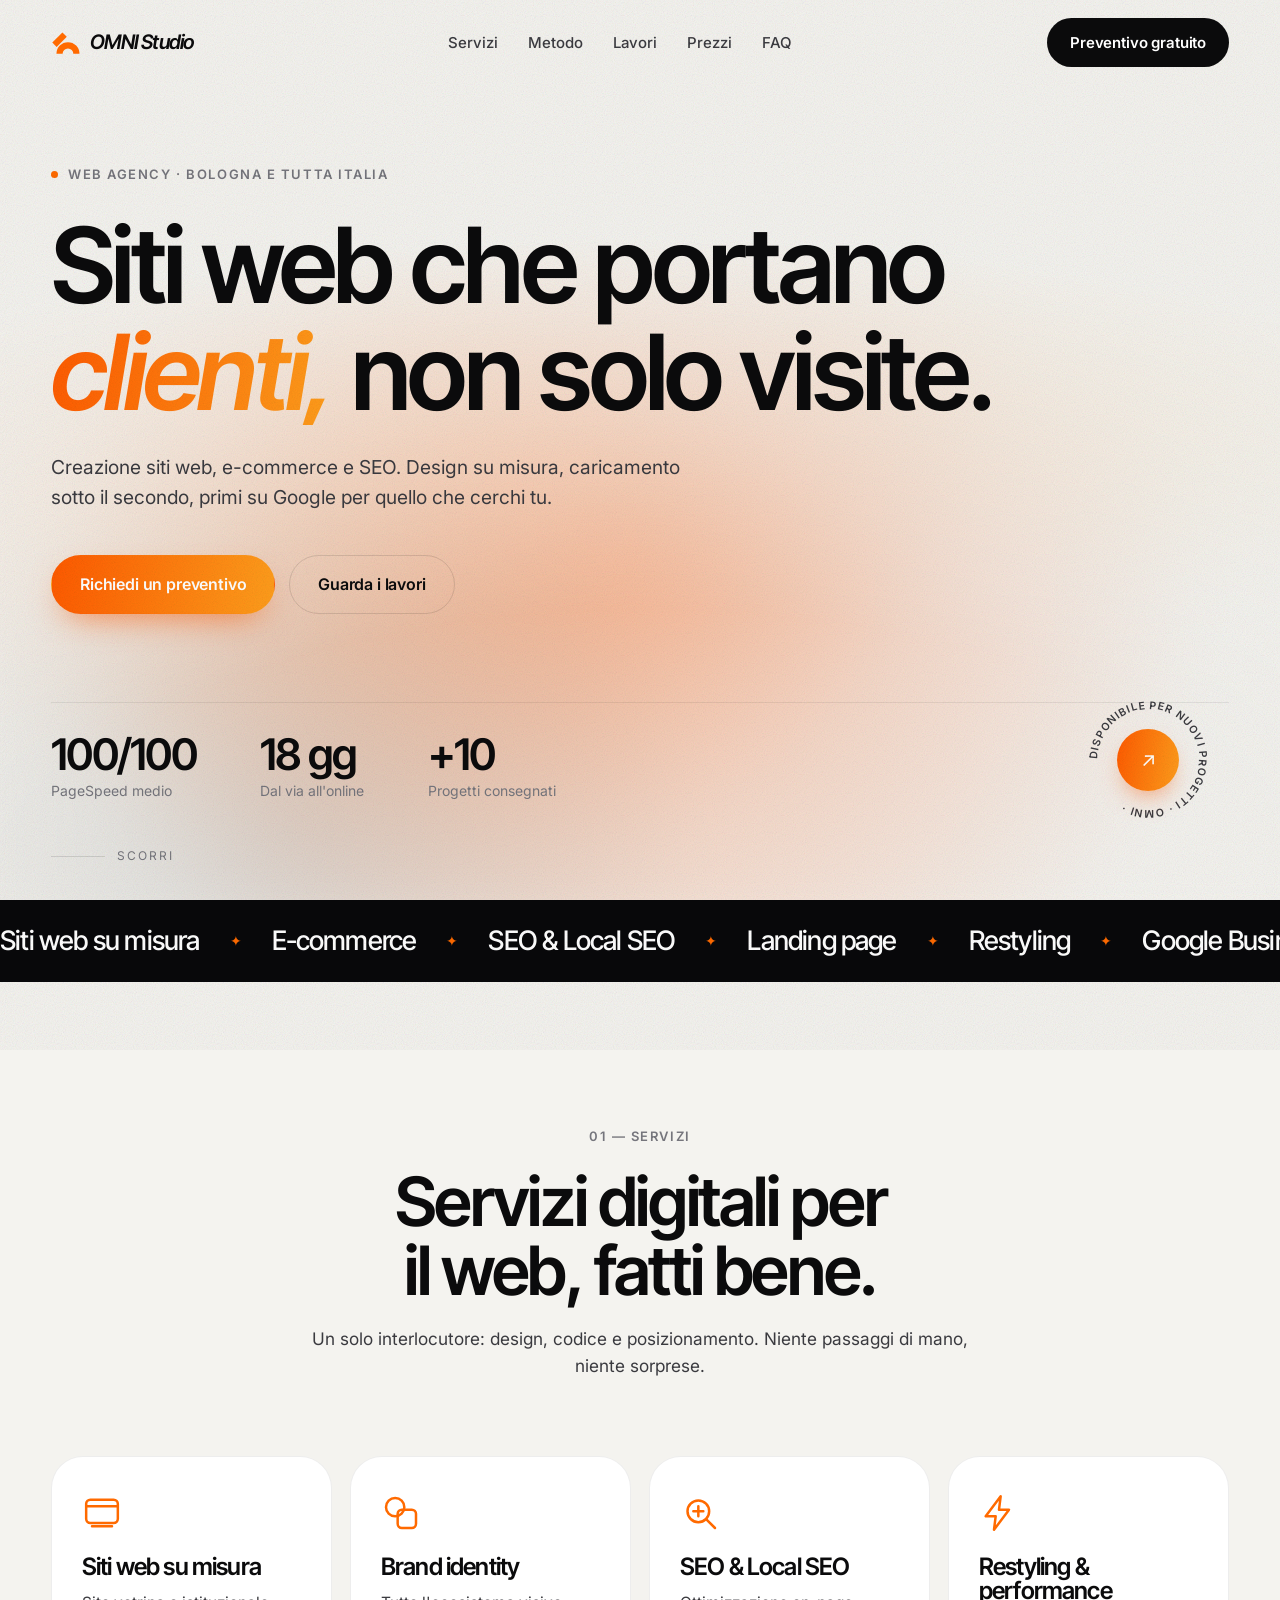
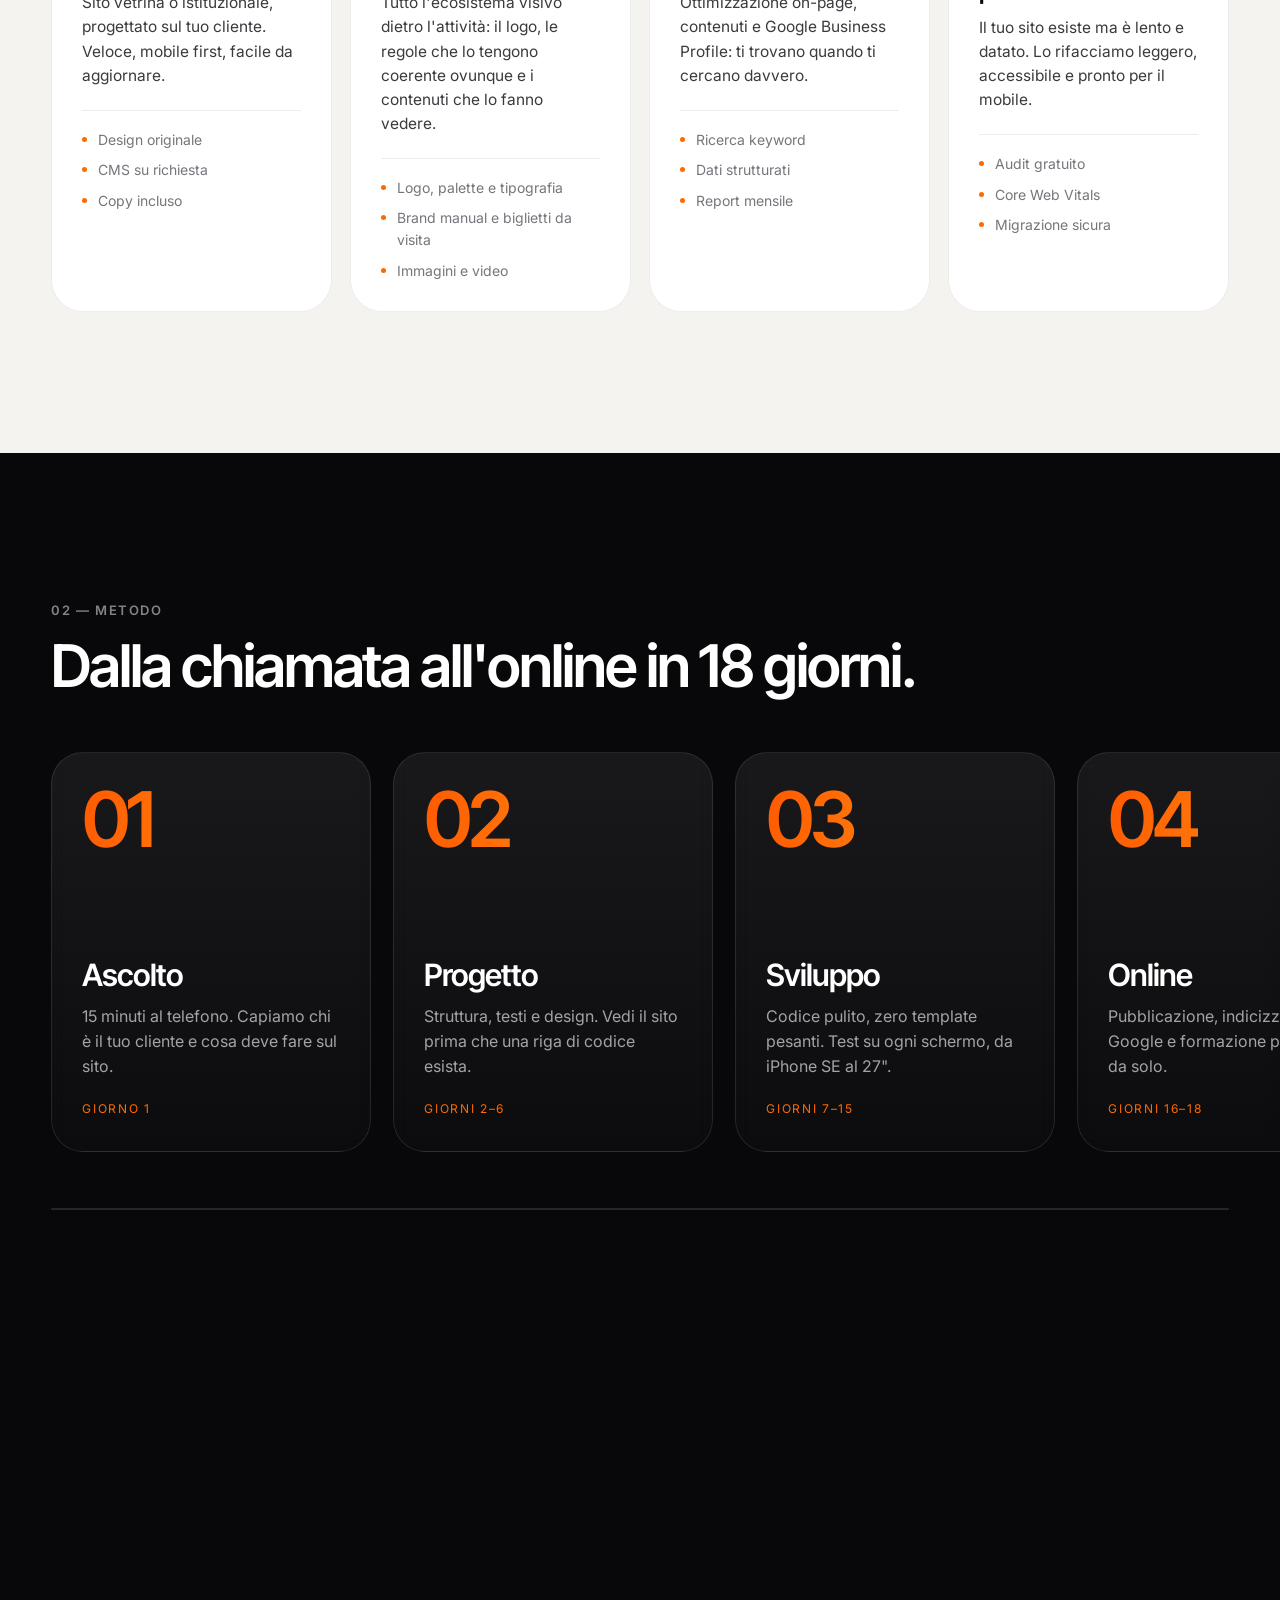
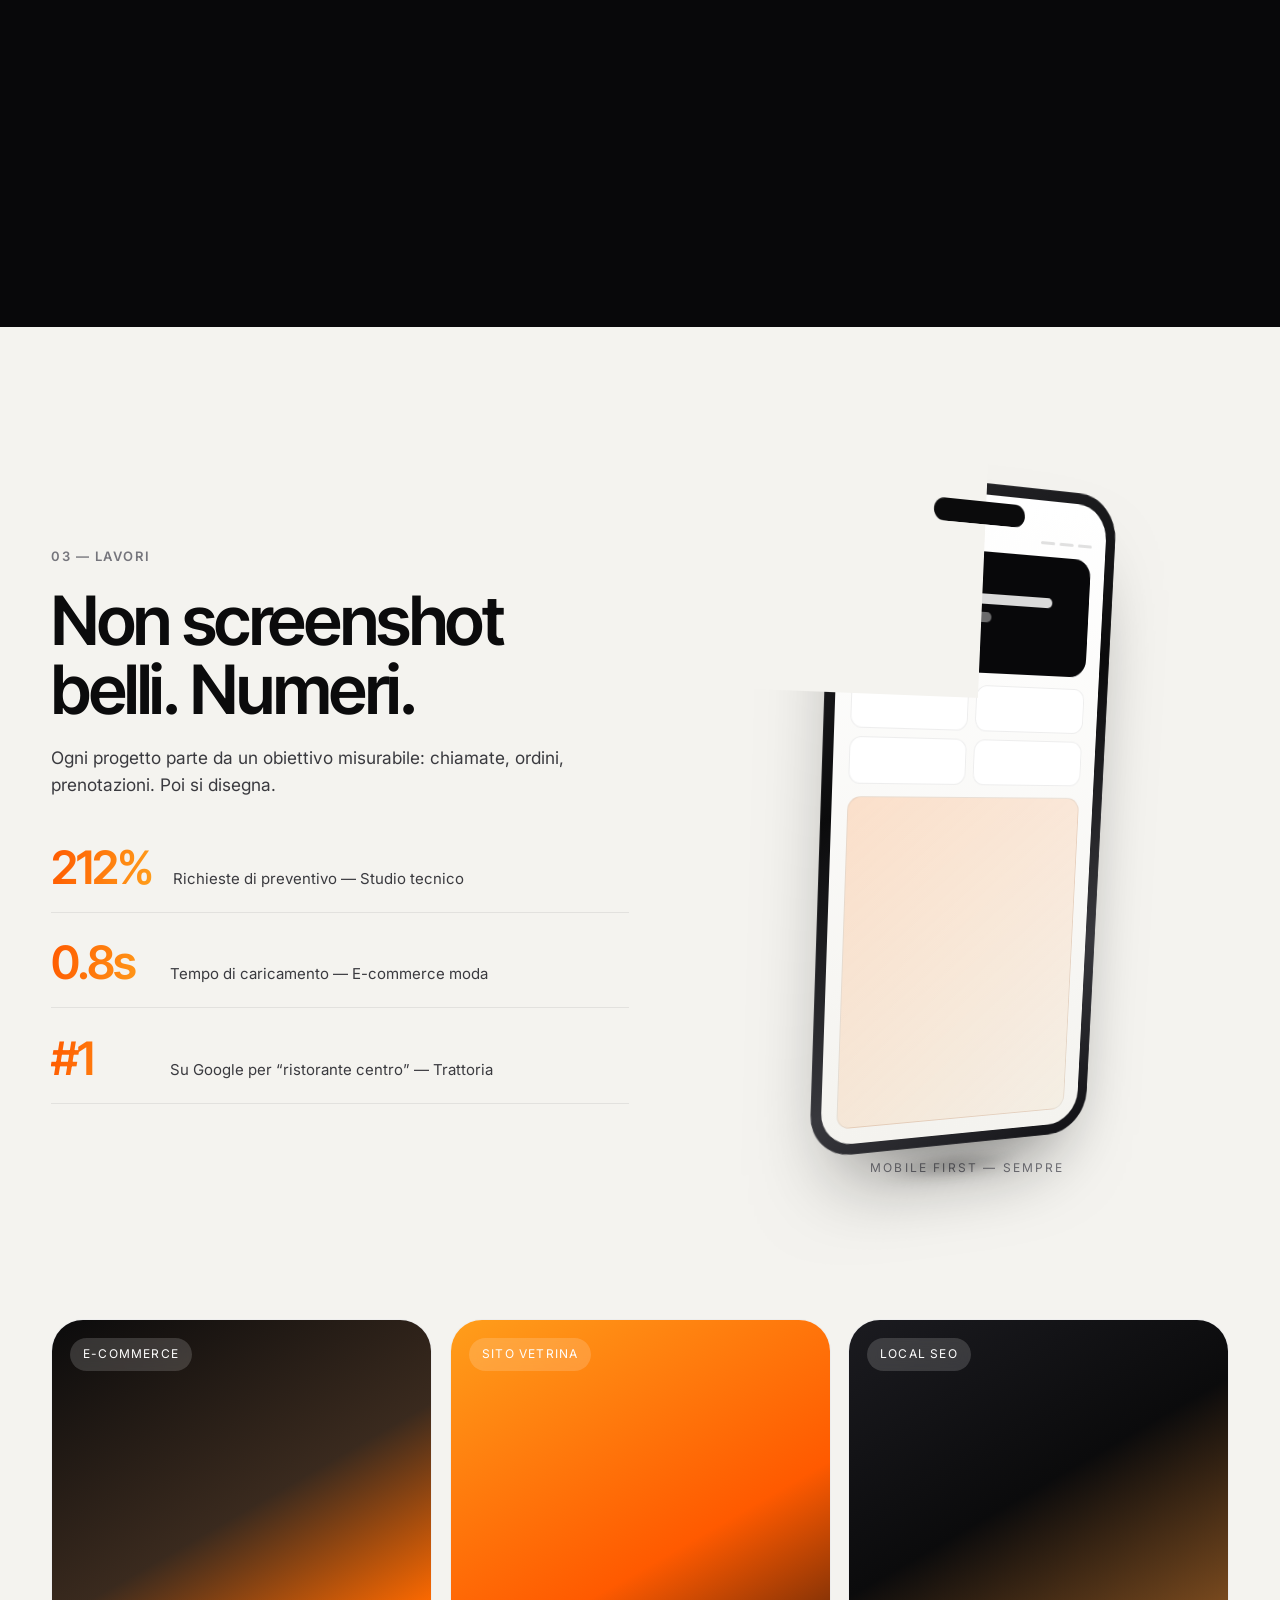
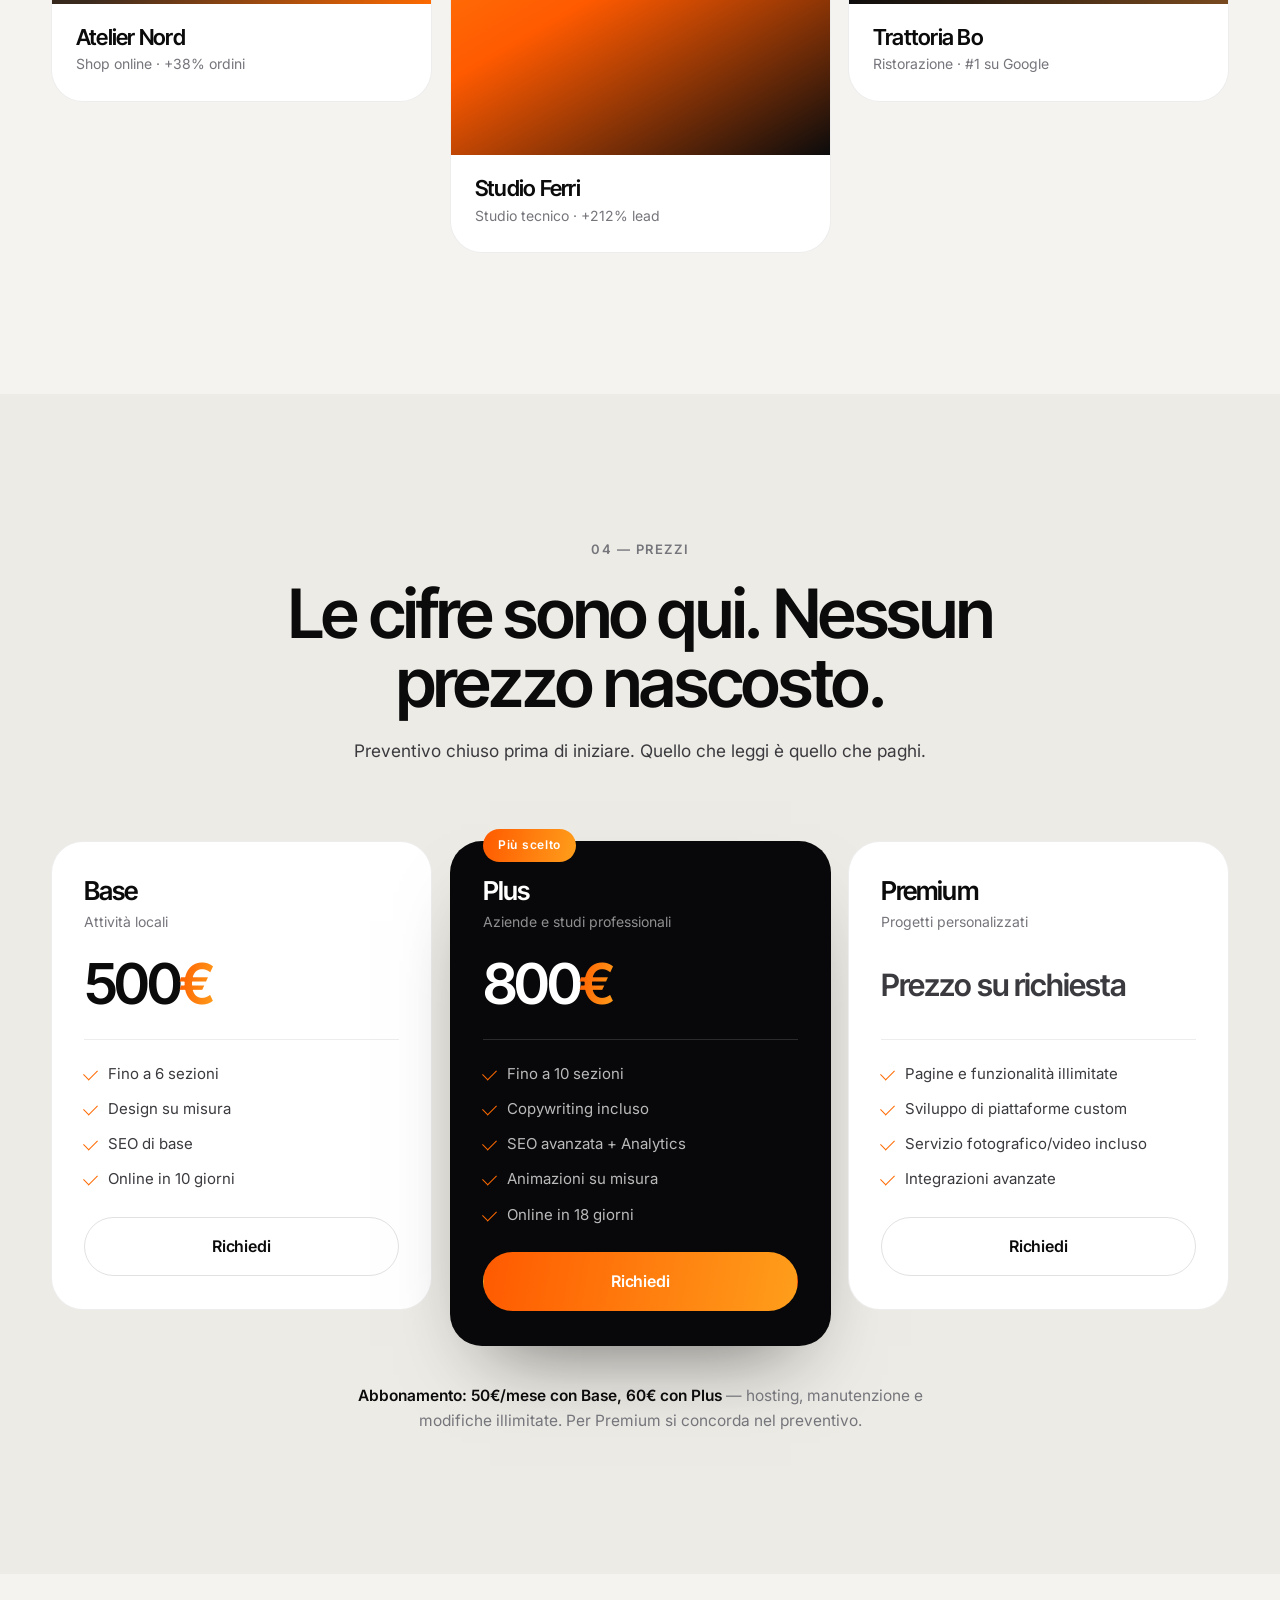
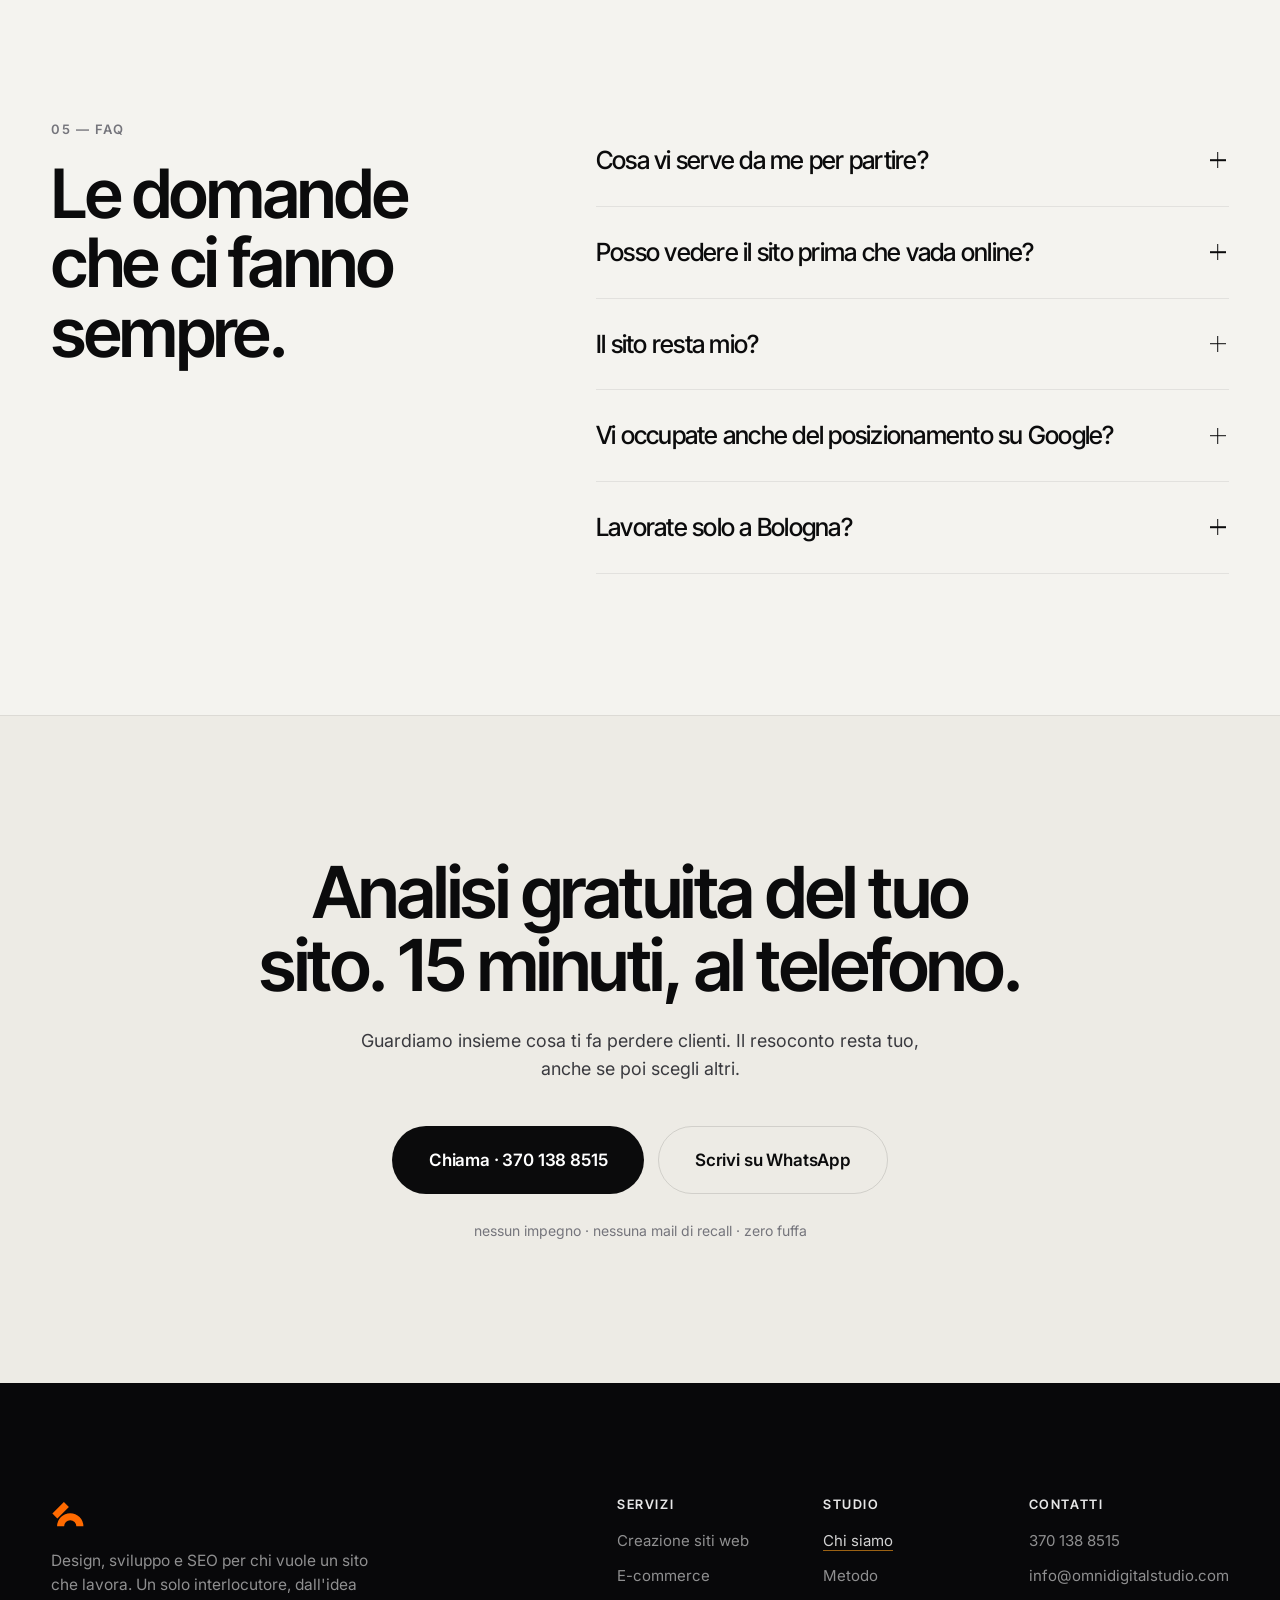
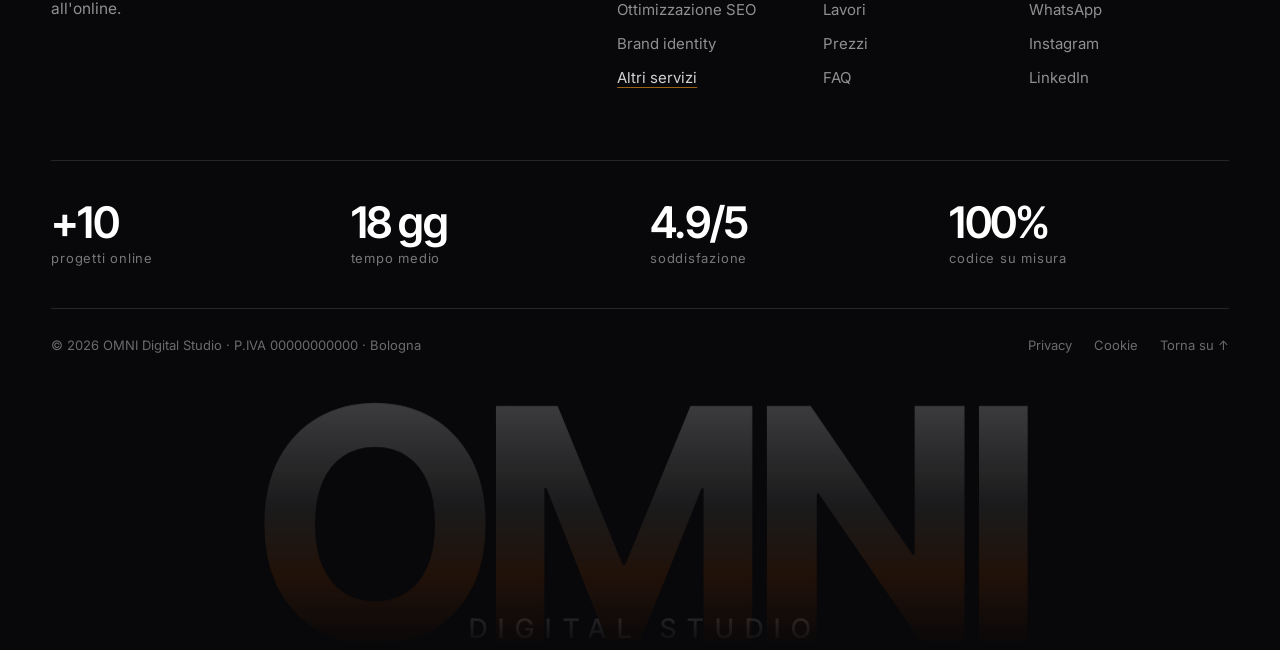
==== commit c4d8f894: "Add files via upload" ====
--- a/index.html
+++ b/index.html
@@ -25,7 +25,7 @@
 <link rel="preconnect" href="https://fonts.googleapis.com">
 <link rel="preconnect" href="https://fonts.gstatic.com" crossorigin>
 <link href="https://fonts.googleapis.com/css2?family=Inter+Tight:ital,wght@0,400;0,500;0,600;0,700;1,600;1,700&family=Inter:wght@400;500;600&display=swap" rel="stylesheet">
-<link rel="stylesheet" href="assets/css/style.css?v=20260922b">
+<link rel="stylesheet" href="assets/css/style.css?v=20260923d">
 <script>document.documentElement.className+=" js";</script>
 
 <script type="application/ld+json">
@@ -35,8 +35,8 @@
   "name": "OMNI Digital Studio",
   "description": "Creazione siti web, e-commerce e ottimizzazione SEO per aziende e attività locali.",
   "url": "https://www.omnidigitalstudio.it/",
-  "telephone": "+39 320 119 1509",
-  "email": "ciao@omnidigitalstudio.it",
+  "telephone": "+39 370 138 8515",
+  "email": "info@omnidigitalstudio.com",
   "priceRange": "€€",
   "areaServed": "IT",
   "address": { "@type": "PostalAddress", "addressLocality": "Bologna", "addressCountry": "IT" },
@@ -105,8 +105,8 @@
     <a href="#contatti" data-link><span>Contatti</span><em>06</em></a>
   </nav>
   <div class="menu__foot">
-    <a href="tel:+393201191509">320 119 1509</a>
-    <a href="mailto:ciao@omnidigitalstudio.it">ciao@omnidigitalstudio.it</a>
+    <a href="tel:+393701388515">370 138 8515</a>
+    <a href="mailto:info@omnidigitalstudio.com">info@omnidigitalstudio.com</a>
   </div>
 </div>
 
@@ -181,10 +181,10 @@
       </article>
 
       <article class="card" data-anim="up" data-delay="90" data-tilt>
-        <svg class="card__icon" viewBox="0 0 24 24" aria-hidden="true"><path d="M3 5h3l2.2 10.2a2 2 0 0 0 2 1.6h7.1a2 2 0 0 0 2-1.5L21 8H7"/><circle cx="10.5" cy="20" r="1.4"/><circle cx="18" cy="20" r="1.4"/></svg>
-        <h3>E-commerce</h3>
-        <p>Negozio online con checkout senza attriti, pagamenti sicuri e schede prodotto che convertono.</p>
-        <ul class="card__list"><li>Shopify / WooCommerce</li><li>Pagamenti &amp; spedizioni</li><li>Analytics</li></ul>
+        <svg class="card__icon" viewBox="0 0 24 24" aria-hidden="true"><circle cx="8.5" cy="8.5" r="5.5"/><rect x="10" y="10" width="11" height="11" rx="2.5"/></svg>
+        <h3>Brand identity</h3>
+        <p>Tutto l'ecosistema visivo dietro l'attività: il logo, le regole che lo tengono coerente ovunque e i contenuti che lo fanno vedere.</p>
+        <ul class="card__list"><li>Logo, palette e tipografia</li><li>Brand manual e biglietti da visita</li><li>Immagini e video</li></ul>
         <span class="card__go" aria-hidden="true">→</span>
       </article>
 
@@ -312,38 +312,38 @@
   <div class="wrap">
     <header class="sec-head">
       <p class="sec-tag" data-anim="up">04 — Prezzi</p>
-      <h2 class="sec-title" data-anim="words">Le cifre sono qui. Nessun «contattaci».</h2>
+      <h2 class="sec-title" data-anim="words">Le cifre sono qui. Nessun prezzo nascosto.</h2>
       <p class="sec-lead" data-anim="up" data-delay="140">Preventivo chiuso prima di iniziare. Quello che leggi è quello che paghi.</p>
     </header>
 
     <div class="plans">
       <article class="plan" data-anim="up">
-        <h3>Smart</h3>
-        <p class="plan__for">Attività locali · one page</p>
-        <p class="plan__price"><span>da</span> 500<em>€</em></p>
-        <ul><li>Fino a 4 sezioni</li><li>Design su misura</li><li>SEO di base</li><li>Online in 10 giorni</li></ul>
+        <h3>Base</h3>
+        <p class="plan__for">Attività locali</p>
+        <p class="plan__price">500<em>€</em></p>
+        <ul><li>Fino a 6 sezioni</li><li>Design su misura</li><li>SEO di base</li><li>Online in 10 giorni</li></ul>
         <a href="#contatti" class="btn btn--ghost btn--full"><span>Richiedi</span></a>
       </article>
 
       <article class="plan plan--hot" data-anim="up" data-delay="110">
         <span class="plan__badge">Più scelto</span>
-        <h3>Pro</h3>
+        <h3>Plus</h3>
         <p class="plan__for">Aziende e studi professionali</p>
-        <p class="plan__price"><span>da</span> 890<em>€</em></p>
-        <ul><li>Fino a 8 pagine</li><li>Copywriting incluso</li><li>SEO avanzata + Analytics</li><li>Animazioni su misura</li><li>3 mesi di assistenza</li></ul>
+        <p class="plan__price">800<em>€</em></p>
+        <ul><li>Fino a 10 sezioni</li><li>Copywriting incluso</li><li>SEO avanzata + Analytics</li><li>Animazioni su misura</li><li>Online in 18 giorni</li></ul>
         <a href="#contatti" class="btn btn--accent btn--full" data-magnetic><span>Richiedi</span></a>
       </article>
 
       <article class="plan" data-anim="up" data-delay="220">
-        <h3>E-commerce</h3>
-        <p class="plan__for">Vendita online</p>
-        <p class="plan__price"><span>da</span> 2.500<em>€</em></p>
-        <ul><li>Catalogo illimitato</li><li>Pagamenti &amp; spedizioni</li><li>Schede prodotto SEO</li><li>Formazione inclusa</li></ul>
+        <h3>Premium</h3>
+        <p class="plan__for">Progetti personalizzati</p>
+        <p class="plan__price plan__price--ask">Prezzo su richiesta</p>
+        <ul><li>Pagine e funzionalità illimitate</li><li>Sviluppo di piattaforme custom</li><li>Servizio fotografico/video incluso</li><li>Integrazioni avanzate</li></ul>
         <a href="#contatti" class="btn btn--ghost btn--full"><span>Richiedi</span></a>
       </article>
     </div>
 
-    <p class="plans__note" data-anim="up"><strong>Abbonamento 50€/mese</strong> — hosting, manutenzione, aggiornamenti di sicurezza e modifiche illimitate: le chiedi, le facciamo noi.</p>
+    <p class="plans__note" data-anim="up"><strong>Abbonamento: 50€/mese con Base, 60€ con Plus</strong> — hosting, manutenzione e modifiche illimitate. Per Premium si concorda nel preventivo.</p>
   </div>
 </section>
 
@@ -356,17 +356,17 @@
     </header>
 
     <div class="faq" id="faqList">
-      <details class="qa" open>
-        <summary><span>Quanto costa un sito web?</span><i></i></summary>
-        <div class="qa__body"><p>Si parte da 500€ per un sito vetrina one page. Il prezzo dipende da pagine, contenuti e funzioni: te lo diamo chiuso prima di iniziare, senza extra a sorpresa. Dopo la messa online c'è un abbonamento di 50€ al mese che copre hosting, manutenzione e modifiche illimitate: quello che vuoi cambiare lo cambiamo noi, senza contare le richieste.</p></div>
+      <details class="qa">
+        <summary><span>Cosa vi serve da me per partire?</span><i></i></summary>
+        <div class="qa__body"><p>Poco: un'idea di cosa fai e per chi. Testi, foto e logo se li hai già, altrimenti li prepariamo noi. Gli accessi a dominio e hosting servono solo se esistono: se non c'è niente, partiamo da zero.</p></div>
       </details>
       <details class="qa">
-        <summary><span>In quanto tempo il sito è online?</span><i></i></summary>
-        <div class="qa__body"><p>In media 18 giorni dal via libera. Con i testi e le foto pronte si scende a 10.</p></div>
+        <summary><span>Posso vedere il sito prima che vada online?</span><i></i></summary>
+        <div class="qa__body"><p>Sì. Durante il lavoro hai un link privato che si aggiorna man mano: lo apri quando vuoi, ci dici cosa cambiare e si pubblica solo quando ti convince.</p></div>
       </details>
       <details class="qa">
-        <summary><span>Il sito lo posso aggiornare da solo?</span><i></i></summary>
-        <div class="qa__body"><p>Sì. Consegniamo un pannello semplice e mezz'ora di formazione registrata: cambi testi, foto e prezzi senza chiamare nessuno.</p></div>
+        <summary><span>Il sito resta mio?</span><i></i></summary>
+        <div class="qa__body"><p>Sì, dal primo giorno. Dominio, hosting e account sono intestati a te e il codice è tuo: se un domani vuoi cambiare fornitore te lo porti via, senza chiedere il permesso a nessuno.</p></div>
       </details>
       <details class="qa">
         <summary><span>Vi occupate anche del posizionamento su Google?</span><i></i></summary>
@@ -386,8 +386,8 @@
     <h2 class="cta__title" data-anim="words">Analisi gratuita del tuo sito. 15 minuti, al telefono.</h2>
     <p class="cta__sub" data-anim="up" data-delay="160">Guardiamo insieme cosa ti fa perdere clienti. Il resoconto resta tuo, anche se poi scegli altri.</p>
     <div class="cta__row" data-anim="up" data-delay="280">
-      <a href="tel:+393201191509" class="btn btn--dark btn--lg" data-magnetic><span>Chiama · 320 119 1509</span></a>
-      <a href="https://wa.me/393201191509" class="btn btn--ghost btn--lg" data-magnetic><span>Scrivi su WhatsApp</span></a>
+      <a href="tel:+393701388515" class="btn btn--dark btn--lg" data-magnetic><span>Chiama · 370 138 8515</span></a>
+      <a href="https://wa.me/393701388515" class="btn btn--ghost btn--lg" data-magnetic><span>Scrivi su WhatsApp</span></a>
     </div>
     <p class="cta__note">nessun impegno · nessuna mail di recall · zero fuffa</p>
   </div>
@@ -416,7 +416,7 @@
             <li><a href="#servizi">Creazione siti web</a></li>
             <li><a href="#servizi">E-commerce</a></li>
             <li><a href="#servizi">Ottimizzazione SEO</a></li>
-            <li><a href="#servizi">Landing page</a></li>
+            <li><a href="#servizi">Brand identity</a></li>
             <li><a class="foot__page" href="altri-servizi.html">Altri servizi</a></li>
           </ul>
         </div>
@@ -433,9 +433,9 @@
         <div>
           <h4>Contatti</h4>
           <ul>
-            <li><a href="tel:+393201191509">320 119 1509</a></li>
-            <li><a href="mailto:ciao@omnidigitalstudio.it">ciao@omnidigitalstudio.it</a></li>
-            <li><a href="https://wa.me/393201191509">WhatsApp</a></li>
+            <li><a href="tel:+393701388515">370 138 8515</a></li>
+            <li><a href="mailto:info@omnidigitalstudio.com">info@omnidigitalstudio.com</a></li>
+            <li><a href="https://wa.me/393701388515">WhatsApp</a></li>
             <li><a href="#">Instagram</a></li>
             <li><a href="#">LinkedIn</a></li>
           </ul>
@@ -461,10 +461,10 @@
 
 <!-- ============ MOBILE STICKY BAR ============ -->
 <div class="mbar" id="mbar" aria-hidden="false">
-  <a href="tel:+393201191509" class="mbar__btn mbar__btn--ghost">Chiama</a>
+  <a href="tel:+393701388515" class="mbar__btn mbar__btn--ghost">Chiama</a>
   <a href="#contatti" class="mbar__btn mbar__btn--accent" data-link>Preventivo gratuito</a>
 </div>
 
-<script src="assets/js/main.js?v=20260922b" defer></script>
+<script src="assets/js/main.js?v=20260923d" defer></script>
 </body>
 </html>
--- a/assets/css/style.css
+++ b/assets/css/style.css
@@ -339,6 +339,12 @@
 .plan--hot .plan__for{color:rgba(255,255,255,.55)}
 .plan__price{font-family:"Inter Tight",sans-serif;font-size:clamp(40px,4.4vw,58px);font-weight:600;letter-spacing:-.045em;margin:24px 0 0;line-height:1}
 .plan__price span{font-size:15px;font-weight:500;color:var(--muted);letter-spacing:0;margin-right:8px;vertical-align:middle}
+/* il piano senza cifra: stessa altezza della riga del prezzo, così le
+   voci sotto restano allineate tra le tre card */
+.plan__price--ask{
+  font-size:clamp(22px,2.4vw,32px);line-height:1.15;letter-spacing:-.03em;color:var(--ink-2);
+  min-height:clamp(40px,4.4vw,58px);display:flex;align-items:center;
+}
 .plan__price em{font-style:normal;background:var(--grad);-webkit-background-clip:text;background-clip:text;color:transparent}
 .plan ul{margin-top:26px;padding-top:22px;border-top:1px solid var(--line-soft);display:grid;gap:12px;font-size:15px;color:var(--ink-2)}
 .plan--hot ul{border-color:rgba(255,255,255,.14);color:rgba(255,255,255,.72)}
@@ -554,6 +560,7 @@
   .plans{gap:14px}
   .plan{padding:28px 24px 26px}
   .plan__price{font-size:40px;margin-top:18px}
+  .plan__price--ask{font-size:24px;min-height:0;margin-top:20px}
   .plan ul{margin-top:20px;padding-top:18px;font-size:14.5px}
   .plan .btn--full{margin-top:20px}
 
